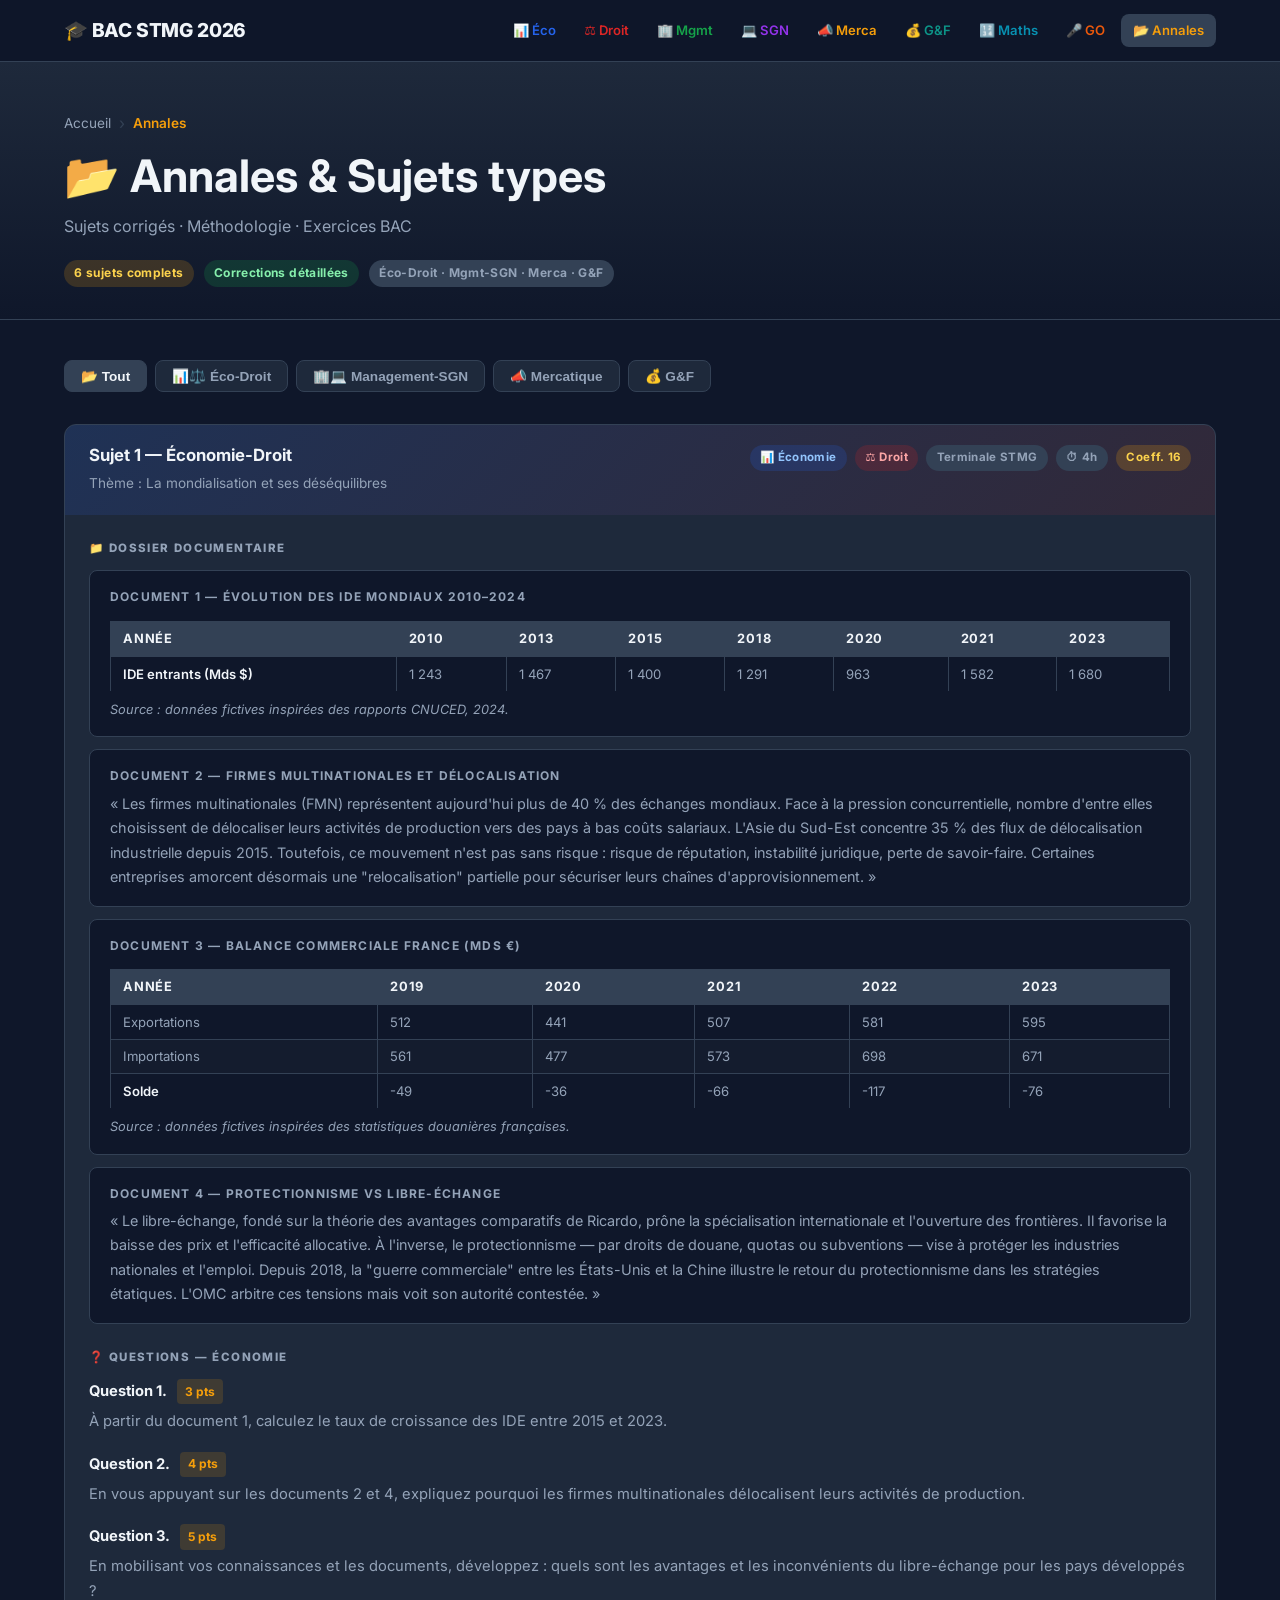
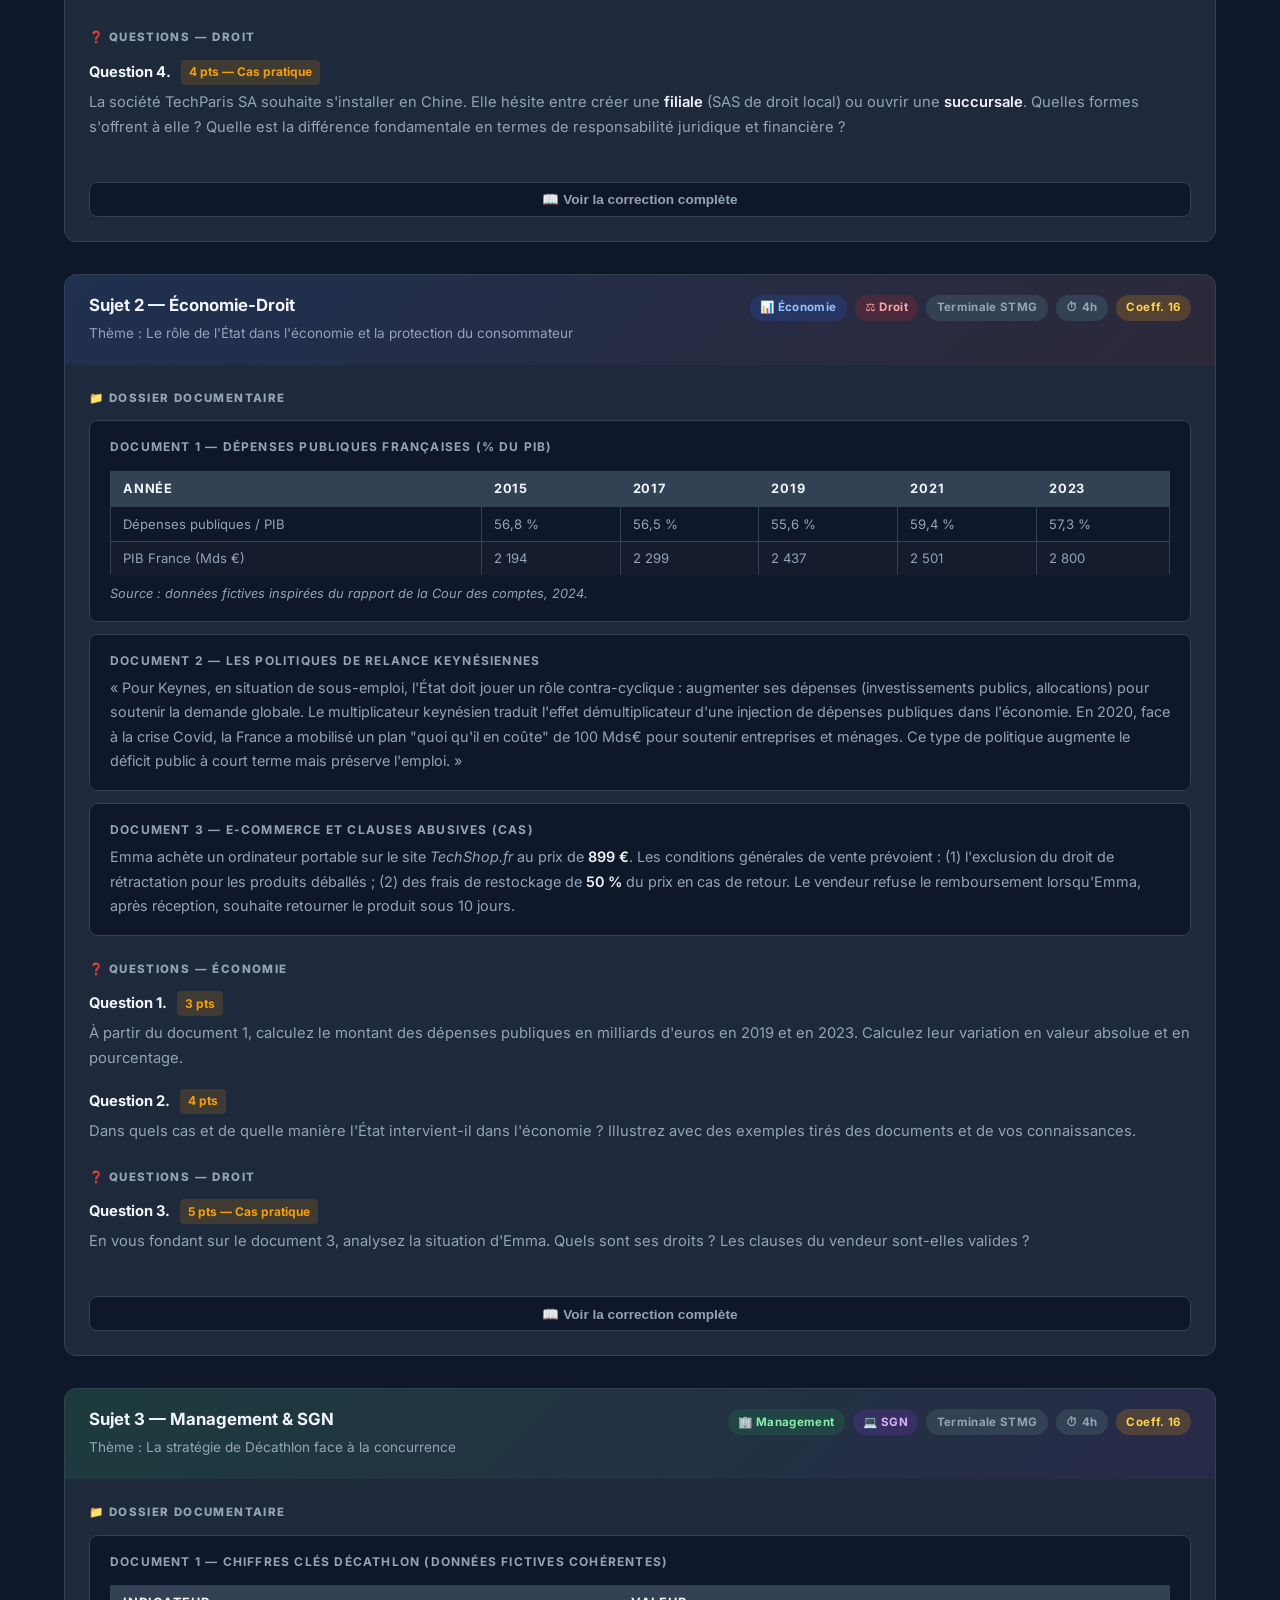
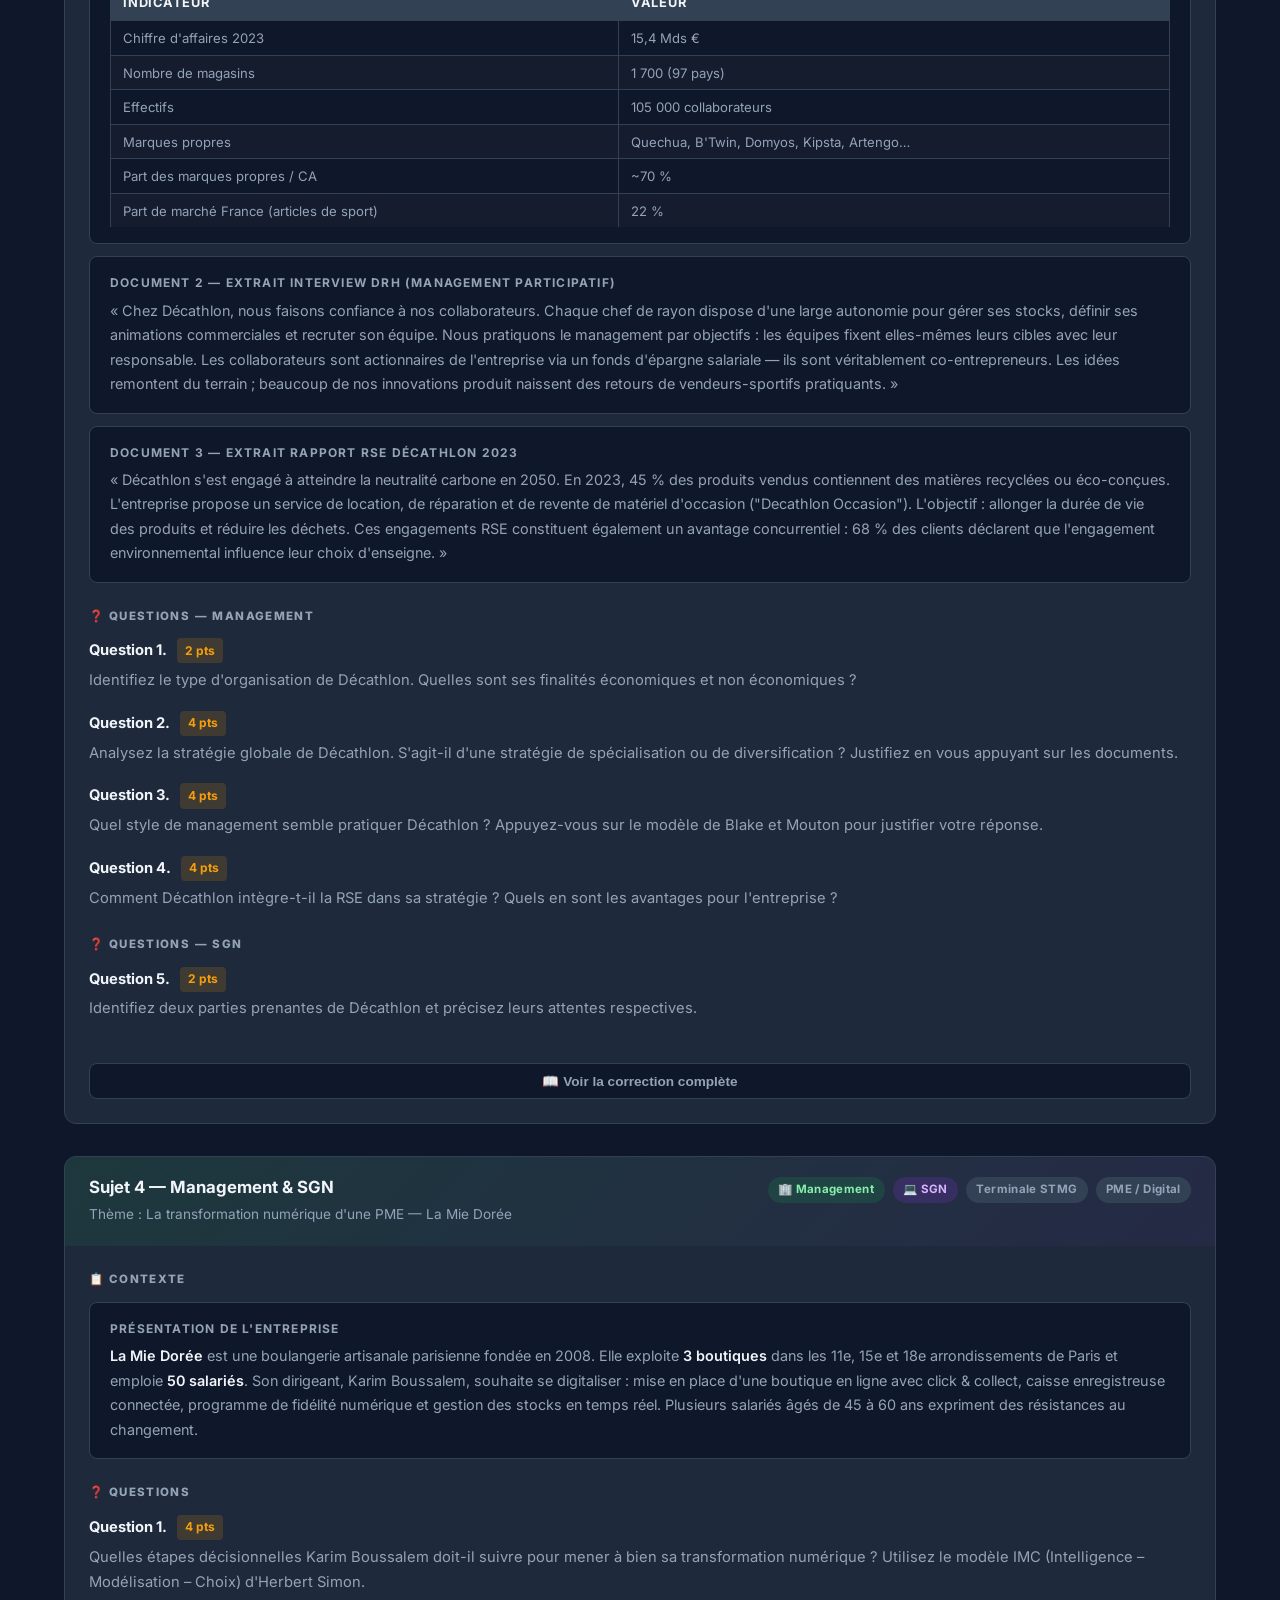
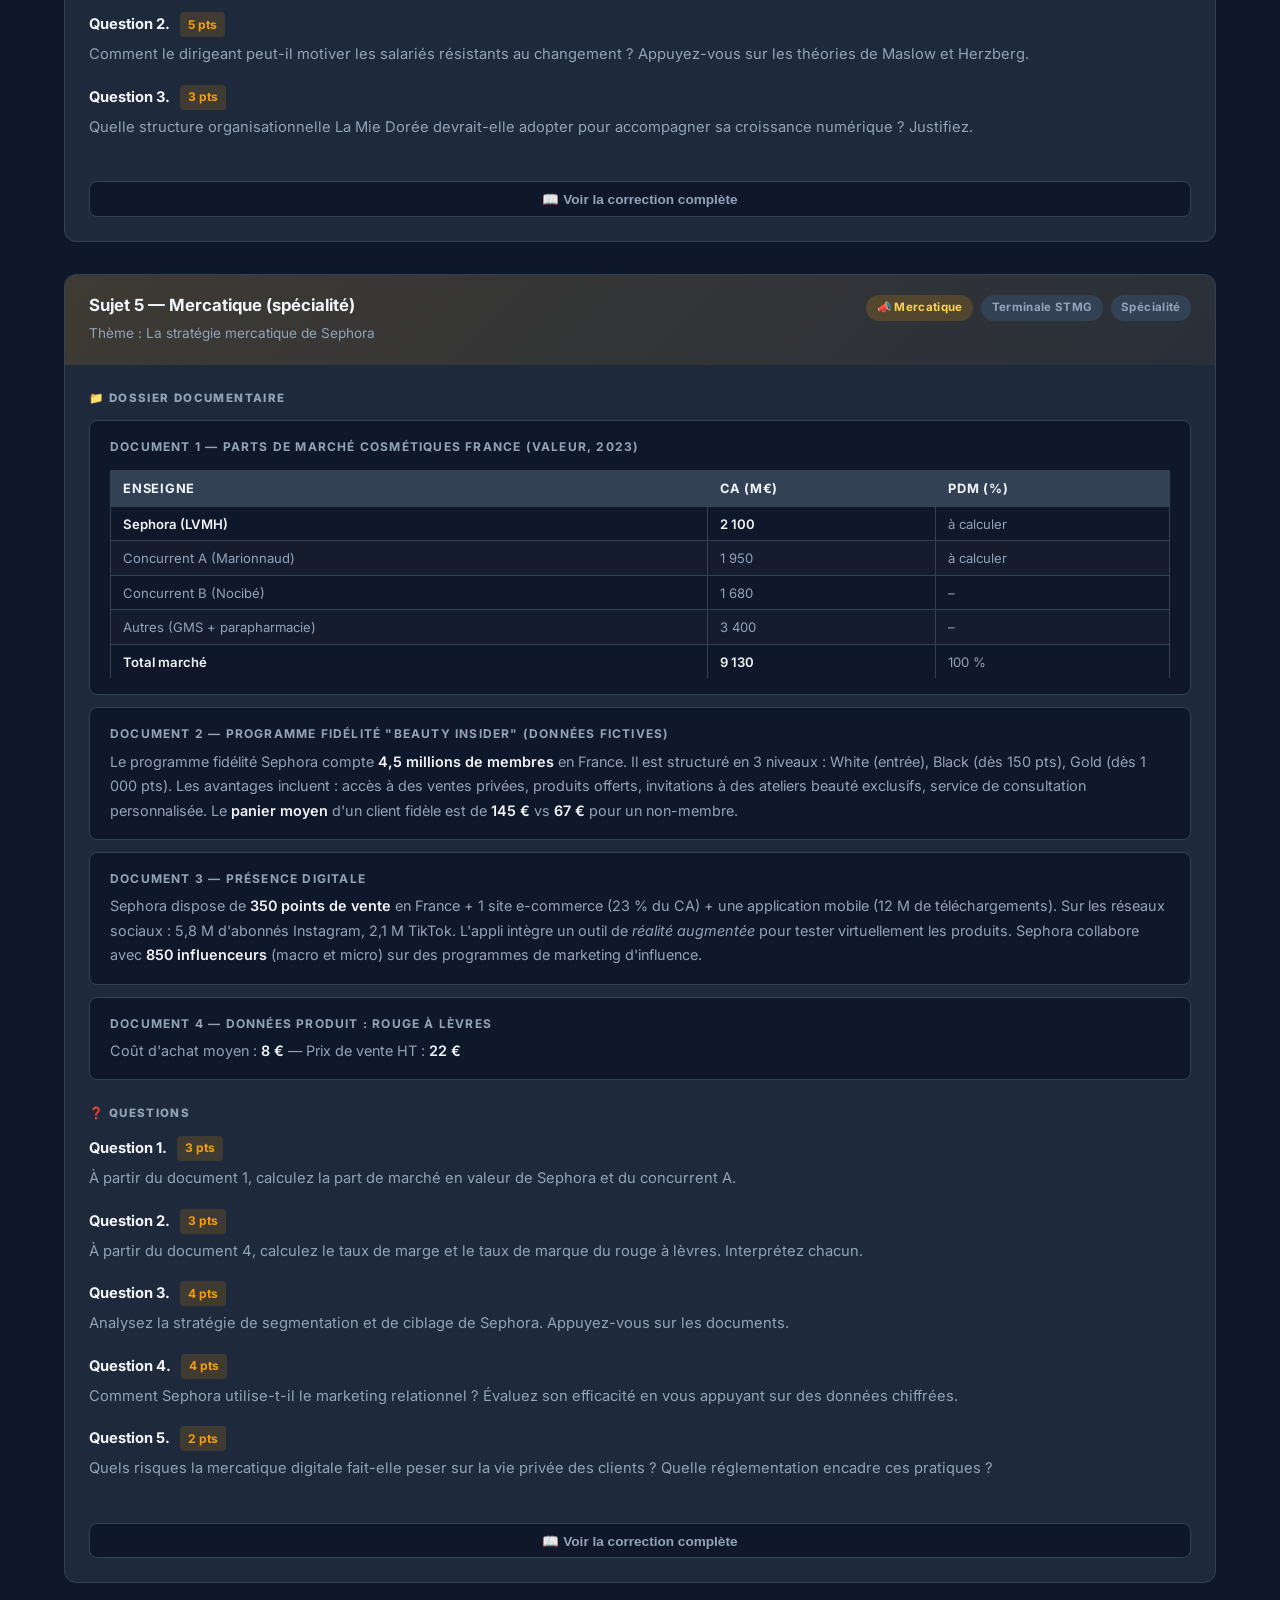
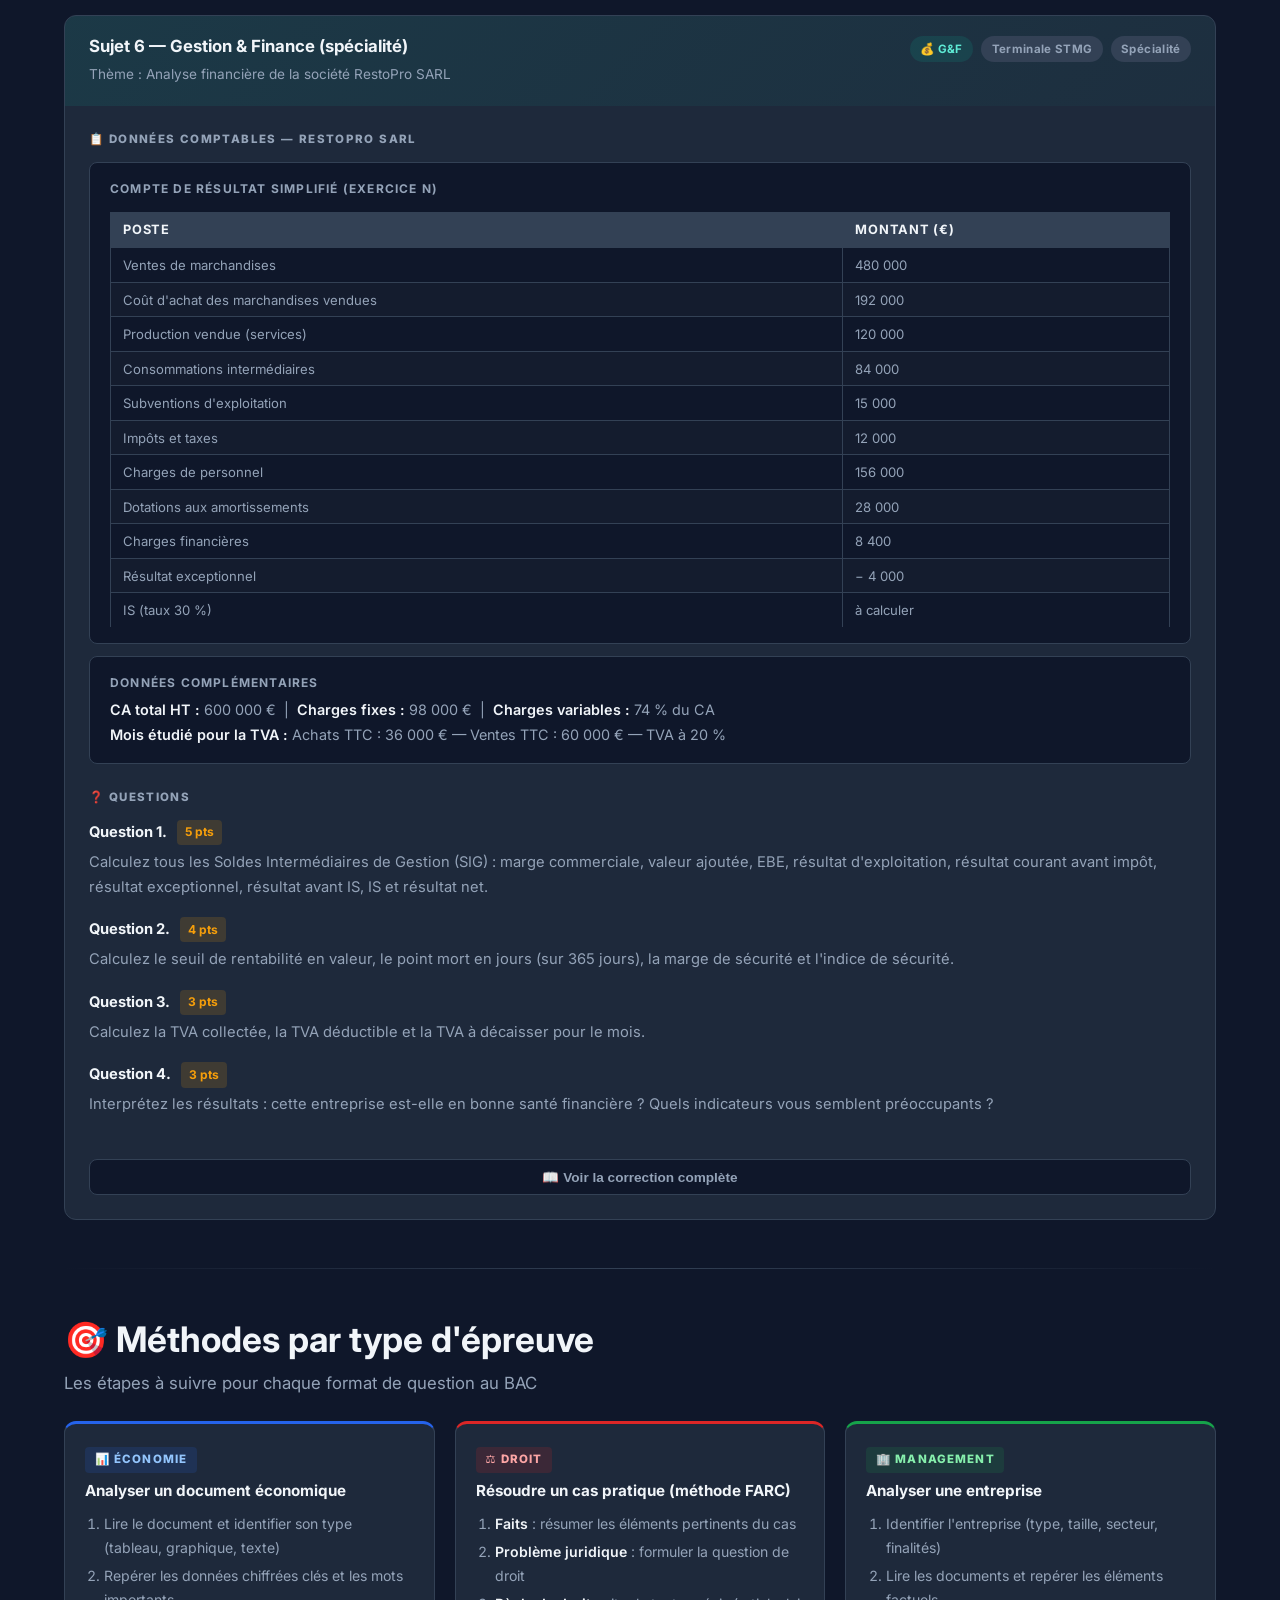
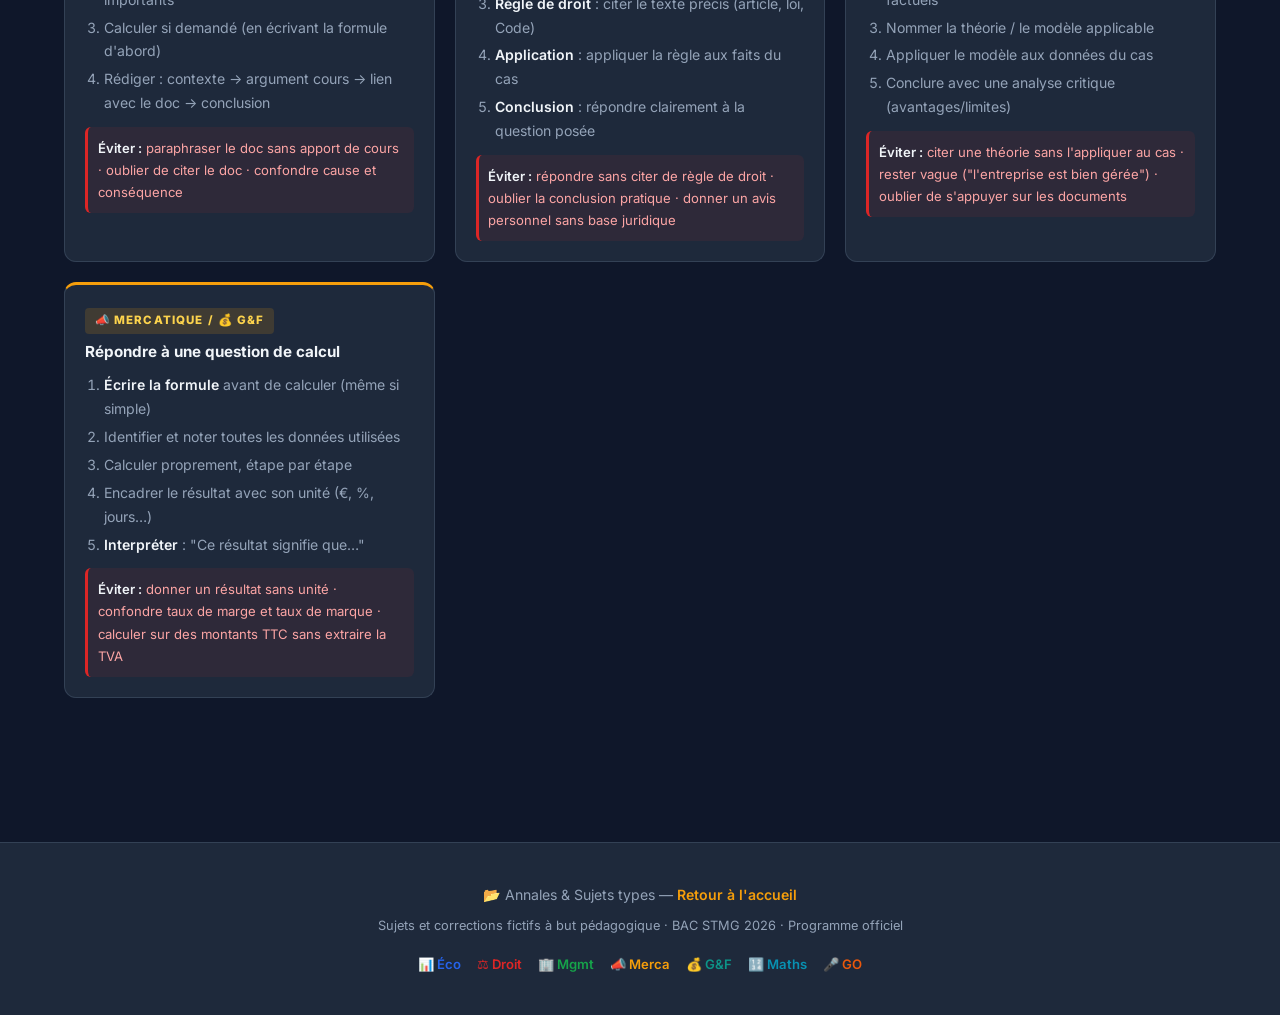
==== annales.html @ e2ad7eeb "Add annales.html — 6 sujets BAC STMG corriges Eco-Droit x2, Management-SGN x2, Mercatique x1, Gestio" ====
<!DOCTYPE html>
<html lang="fr">
<head>
  <meta charset="UTF-8">
  <meta name="viewport" content="width=device-width, initial-scale=1.0">
  <title>Annales & Sujets types — BAC STMG 2026</title>
  <link rel="preconnect" href="https://fonts.googleapis.com">
  <link rel="preconnect" href="https://fonts.gstatic.com" crossorigin>
  <link href="https://fonts.googleapis.com/css2?family=Inter:wght@400;500;600;700;800&display=swap" rel="stylesheet">
  <link rel="stylesheet" href="css/style.css">
  <style>
    /* ── Sujet cards ─────────────────────────────────────── */
    .sujet-card {
      background: var(--bg2);
      border: 1px solid var(--border);
      border-radius: var(--radius);
      margin-bottom: 2rem;
      overflow: hidden;
      transition: box-shadow .2s;
    }
    .sujet-card:hover { box-shadow: 0 8px 32px rgba(0,0,0,.4); }

    .sujet-header {
      padding: 1.25rem 1.5rem;
      display: flex;
      justify-content: space-between;
      align-items: flex-start;
      flex-wrap: wrap;
      gap: .75rem;
    }
    .sujet-header-left h3 { color: var(--text); font-size: 1.05rem; margin-bottom: .35rem; }
    .sujet-header-left p { color: var(--text2); font-size: .85rem; margin: 0; }

    .sujet-meta { display: flex; gap: .5rem; flex-wrap: wrap; }
    .sujet-meta .badge { font-size: .72rem; }

    .sujet-body { padding: 1.5rem; }

    .doc-section-title {
      font-size: .72rem;
      font-weight: 800;
      letter-spacing: .12em;
      text-transform: uppercase;
      color: var(--text2);
      margin: 1.5rem 0 .75rem;
    }
    .doc-section-title:first-child { margin-top: 0; }

    .doc-item {
      background: var(--bg);
      border: 1px solid var(--border);
      border-radius: 8px;
      padding: 1rem 1.25rem;
      margin-bottom: .75rem;
    }
    .doc-label {
      font-size: .75rem;
      font-weight: 700;
      letter-spacing: .1em;
      color: var(--text2);
      margin-bottom: .3rem;
      text-transform: uppercase;
    }
    .doc-item p { margin: 0; font-size: .9rem; color: var(--text2); }
    .doc-item strong { color: var(--text); }

    .doc-table {
      width: 100%;
      border-collapse: collapse;
      font-size: .82rem;
      margin-top: .5rem;
    }
    .doc-table th {
      background: var(--bg3);
      color: var(--text);
      font-weight: 700;
      padding: .4rem .75rem;
      text-align: left;
      border: 1px solid var(--border);
    }
    .doc-table td {
      color: var(--text2);
      padding: .35rem .75rem;
      border: 1px solid var(--border);
    }
    .doc-table tr:nth-child(even) td { background: rgba(255,255,255,.02); }

    .question-item { margin-bottom: 1.1rem; }
    .question-item p { margin: 0; font-size: .92rem; color: var(--text2); }
    .question-header {
      display: flex;
      align-items: center;
      gap: .6rem;
      margin-bottom: .3rem;
      flex-wrap: wrap;
    }
    .question-num {
      font-weight: 700;
      color: var(--text);
      font-size: .92rem;
    }
    .question-pts {
      background: rgba(245,158,11,.15);
      color: var(--amber);
      font-size: .75rem;
      font-weight: 700;
      padding: .15rem .5rem;
      border-radius: 4px;
      white-space: nowrap;
    }

    /* ── Correction toggle ───────────────────────────────── */
    .correction-toggle {
      display: inline-flex;
      align-items: center;
      gap: .5rem;
      margin-top: 1.5rem;
      padding: .55rem 1.2rem;
      border-radius: 8px;
      border: 1px solid var(--border);
      background: var(--bg);
      color: var(--text2);
      font-size: .85rem;
      font-weight: 600;
      cursor: pointer;
      transition: all .2s;
      width: 100%;
      justify-content: center;
    }
    .correction-toggle:hover { background: var(--bg3); color: var(--text); }
    .correction-toggle.open { background: rgba(245,158,11,.1); border-color: var(--amber); color: var(--amber); }

    .correction-content {
      display: none;
      margin-top: 1.25rem;
      border-top: 1px solid var(--border);
      padding-top: 1.25rem;
    }
    .correction-content.visible { display: block; }

    .correction-q {
      margin-bottom: 1.5rem;
      background: var(--bg);
      border-radius: 8px;
      padding: 1rem 1.25rem;
      border-left: 3px solid var(--amber);
    }
    .correction-q-title {
      font-size: .82rem;
      font-weight: 800;
      letter-spacing: .08em;
      text-transform: uppercase;
      color: var(--amber);
      margin-bottom: .6rem;
    }
    .correction-step-header {
      font-weight: 700;
      color: var(--text);
      margin: .75rem 0 .25rem;
      font-size: .93rem;
    }
    .correction-step-header:first-of-type { margin-top: 0; }
    .correction-content p { font-size: .9rem; color: var(--text2); margin-bottom: .4rem; }
    .correction-content strong { color: var(--text); }
    .correction-content ul, .correction-content ol { padding-left: 1.4rem; margin-bottom: .6rem; }
    .correction-content li { color: var(--text2); font-size: .9rem; margin-bottom: .25rem; list-style: disc; }
    .correction-content ol li { list-style: decimal; }

    .formula-box {
      background: var(--bg3);
      border-radius: 6px;
      padding: .6rem 1rem;
      font-family: 'Courier New', monospace;
      font-size: .88rem;
      color: var(--text);
      margin: .5rem 0;
      border-left: 3px solid var(--maths);
    }
    .result-box {
      background: rgba(22,163,74,.12);
      border: 1px solid rgba(22,163,74,.3);
      border-radius: 6px;
      padding: .5rem 1rem;
      font-size: .88rem;
      color: #86efac;
      font-weight: 700;
      margin: .4rem 0;
    }
    .law-box {
      background: rgba(220,38,38,.1);
      border-left: 3px solid var(--droit);
      border-radius: 0 6px 6px 0;
      padding: .6rem 1rem;
      font-size: .88rem;
      color: #fca5a5;
      margin: .5rem 0;
    }
    .theory-box {
      background: rgba(22,163,74,.1);
      border-left: 3px solid var(--mgmt);
      border-radius: 0 6px 6px 0;
      padding: .6rem 1rem;
      font-size: .88rem;
      color: #86efac;
      margin: .5rem 0;
    }
    .warning-box {
      background: rgba(245,158,11,.1);
      border-left: 3px solid var(--amber);
      border-radius: 0 6px 6px 0;
      padding: .6rem 1rem;
      font-size: .88rem;
      color: var(--amber);
      margin: .5rem 0;
    }

    /* ── Filtres ─────────────────────────────────────────── */
    .filter-bar {
      display: flex;
      gap: .5rem;
      flex-wrap: wrap;
      margin-bottom: 2rem;
    }
    .filter-btn {
      padding: .45rem 1rem;
      border-radius: 8px;
      border: 1px solid var(--border);
      background: var(--bg2);
      color: var(--text2);
      font-size: .85rem;
      font-weight: 600;
      cursor: pointer;
      transition: all .2s;
    }
    .filter-btn.active, .filter-btn:hover {
      background: var(--bg3);
      color: var(--text);
    }
    .filter-btn[data-filter="eco-droit"].active { border-color: var(--eco); color: #93c5fd; background: rgba(37,99,235,.1); }
    .filter-btn[data-filter="mgmt-sgn"].active { border-color: var(--mgmt); color: #86efac; background: rgba(22,163,74,.1); }
    .filter-btn[data-filter="merca"].active { border-color: var(--merca); color: #fcd34d; background: rgba(245,158,11,.1); }
    .filter-btn[data-filter="gf"].active { border-color: var(--gf); color: #5eead4; background: rgba(13,148,136,.1); }

    /* ── Page header ─────────────────────────────────────── */
    .page-header-annales {
      padding: 3rem 0 2rem;
      background: linear-gradient(180deg, var(--bg2) 0%, var(--bg) 100%);
      border-bottom: 1px solid var(--border);
    }
    .page-header-annales h1 { color: var(--text); margin-bottom: .5rem; }
    .page-header-annales p { color: var(--text2); font-size: 1rem; margin-bottom: 1.25rem; }

    /* ── Méthodes section ────────────────────────────────── */
    .method-grid {
      display: grid;
      grid-template-columns: repeat(auto-fill, minmax(280px, 1fr));
      gap: 1.25rem;
      margin-top: 1.5rem;
    }
    .method-card {
      background: var(--bg2);
      border: 1px solid var(--border);
      border-radius: var(--radius);
      padding: 1.25rem;
    }
    .method-card h4 { color: var(--text); font-size: .95rem; margin-bottom: .75rem; }
    .method-card p, .method-card li { font-size: .88rem; color: var(--text2); }
    .method-card ol { padding-left: 1.2rem; }
    .method-card ol li { list-style: decimal; margin-bottom: .25rem; }
    .method-card ul li { list-style: disc; margin-bottom: .2rem; }
    .method-card ul { padding-left: 1.2rem; }
    .method-accent { font-size: .72rem; font-weight: 800; letter-spacing: .1em; text-transform: uppercase; margin-bottom: .5rem; padding: .2rem .6rem; border-radius: 4px; display: inline-block; }

    /* ── Navbar hamburger ────────────────────────────────── */
    .nav-hamburger {
      display: none;
      background: none;
      border: 1px solid var(--border);
      color: var(--text);
      border-radius: 8px;
      padding: .35rem .65rem;
      font-size: 1.1rem;
      cursor: pointer;
    }
    @media (max-width: 768px) {
      .nav-hamburger { display: flex; align-items: center; }
      .navbar-links {
        display: none;
        width: 100%;
        flex-direction: column;
        gap: .25rem;
        padding-top: .75rem;
        border-top: 1px solid var(--border);
        margin-top: .5rem;
      }
      .navbar-links.open { display: flex; }
      .navbar-links a { padding: .5rem .75rem; font-size: .9rem; }
      .sujet-header { flex-direction: column; }
      .doc-table { font-size: .76rem; }
    }

    /* ── Footer ──────────────────────────────────────────── */
    .footer {
      background: var(--bg2);
      border-top: 1px solid var(--border);
      padding: 2.5rem 0;
      text-align: center;
      margin-top: 4rem;
    }
    .footer p { color: var(--text2); font-size: .88rem; margin-bottom: .5rem; }
    .footer a { color: var(--merca); font-weight: 600; }
    .footer a:hover { color: var(--text); }
  </style>
</head>
<body>

<!-- ══════════════════════════════════════════════════════════
     NAVBAR
══════════════════════════════════════════════════════════ -->
<nav class="navbar">
  <div class="container">
    <div class="navbar-inner">
      <a href="index.html" class="navbar-logo">🎓 BAC STMG 2026</a>
      <button class="nav-hamburger" id="navToggle" aria-label="Menu">☰</button>
      <div class="navbar-links" id="navLinks">
        <a href="economie.html" class="nav-eco">📊 Éco</a>
        <a href="droit.html" class="nav-droit">⚖️ Droit</a>
        <a href="management.html" class="nav-mgmt">🏢 Mgmt</a>
        <a href="sciences-gestion.html" class="nav-sg">💻 SGN</a>
        <a href="mercatique.html" class="nav-merca">📣 Merca</a>
        <a href="gestion-finance.html" class="nav-gf">💰 G&amp;F</a>
        <a href="maths.html" class="nav-maths">🔢 Maths</a>
        <a href="grand-oral.html" class="nav-go">🎤 GO</a>
        <a href="annales.html" class="nav-merca active">📂 Annales</a>
      </div>
    </div>
  </div>
</nav>

<!-- ══════════════════════════════════════════════════════════
     PAGE HEADER
══════════════════════════════════════════════════════════ -->
<div class="page-header-annales">
  <div class="container">
    <div style="display:flex;align-items:center;gap:.5rem;margin-bottom:.75rem;">
      <a href="index.html" style="color:var(--text2);font-size:.85rem;">Accueil</a>
      <span style="color:var(--border);">›</span>
      <span style="color:var(--merca);font-size:.85rem;font-weight:600;">Annales</span>
    </div>
    <h1>📂 Annales &amp; Sujets types</h1>
    <p>Sujets corrigés · Méthodologie · Exercices BAC</p>
    <div style="display:flex;gap:.6rem;flex-wrap:wrap;">
      <span class="badge badge-merca">6 sujets complets</span>
      <span class="badge badge-success">Corrections détaillées</span>
      <span class="badge badge-neutral">Éco-Droit · Mgmt-SGN · Merca · G&amp;F</span>
    </div>
  </div>
</div>

<!-- ══════════════════════════════════════════════════════════
     MAIN CONTENT
══════════════════════════════════════════════════════════ -->
<main class="section" style="padding-top:2.5rem;">
  <div class="container">

    <!-- FILTRES -->
    <div class="filter-bar" role="group" aria-label="Filtrer par matière">
      <button class="filter-btn active" data-filter="all">📂 Tout</button>
      <button class="filter-btn" data-filter="eco-droit">📊⚖️ Éco-Droit</button>
      <button class="filter-btn" data-filter="mgmt-sgn">🏢💻 Management-SGN</button>
      <button class="filter-btn" data-filter="merca">📣 Mercatique</button>
      <button class="filter-btn" data-filter="gf">💰 G&amp;F</button>
    </div>

    <!-- ═══════════════════════════════════════════════════════
         SUJET 1 — ÉCONOMIE-DROIT
    ═══════════════════════════════════════════════════════ -->
    <div class="sujet-card" data-subject-filter="eco-droit" id="sujet1">
      <div class="sujet-header" style="background:linear-gradient(135deg,rgba(37,99,235,.15),rgba(220,38,38,.1));">
        <div class="sujet-header-left">
          <h3>Sujet 1 — Économie-Droit</h3>
          <p>Thème : La mondialisation et ses déséquilibres</p>
        </div>
        <div class="sujet-meta">
          <span class="badge badge-eco">📊 Économie</span>
          <span class="badge badge-droit">⚖️ Droit</span>
          <span class="badge badge-neutral">Terminale STMG</span>
          <span class="badge badge-neutral">⏱ 4h</span>
          <span class="badge badge-warning">Coeff. 16</span>
        </div>
      </div>

      <div class="sujet-body">
        <div class="doc-section-title">📁 Dossier documentaire</div>

        <div class="doc-item">
          <div class="doc-label">Document 1 — Évolution des IDE mondiaux 2010–2024</div>
          <div style="overflow-x:auto;">
            <table class="doc-table">
              <thead>
                <tr>
                  <th>Année</th><th>2010</th><th>2013</th><th>2015</th><th>2018</th><th>2020</th><th>2021</th><th>2023</th>
                </tr>
              </thead>
              <tbody>
                <tr>
                  <td><strong>IDE entrants (Mds $)</strong></td>
                  <td>1 243</td><td>1 467</td><td>1 400</td><td>1 291</td><td>963</td><td>1 582</td><td>1 680</td>
                </tr>
              </tbody>
            </table>
          </div>
          <p style="margin-top:.5rem;font-size:.8rem;"><em>Source : données fictives inspirées des rapports CNUCED, 2024.</em></p>
        </div>

        <div class="doc-item">
          <div class="doc-label">Document 2 — Firmes multinationales et délocalisation</div>
          <p>« Les firmes multinationales (FMN) représentent aujourd'hui plus de 40 % des échanges mondiaux. Face à la pression concurrentielle, nombre d'entre elles choisissent de délocaliser leurs activités de production vers des pays à bas coûts salariaux. L'Asie du Sud-Est concentre 35 % des flux de délocalisation industrielle depuis 2015. Toutefois, ce mouvement n'est pas sans risque : risque de réputation, instabilité juridique, perte de savoir-faire. Certaines entreprises amorcent désormais une "relocalisation" partielle pour sécuriser leurs chaînes d'approvisionnement. »</p>
        </div>

        <div class="doc-item">
          <div class="doc-label">Document 3 — Balance commerciale France (Mds €)</div>
          <div style="overflow-x:auto;">
            <table class="doc-table">
              <thead><tr><th>Année</th><th>2019</th><th>2020</th><th>2021</th><th>2022</th><th>2023</th></tr></thead>
              <tbody>
                <tr><td>Exportations</td><td>512</td><td>441</td><td>507</td><td>581</td><td>595</td></tr>
                <tr><td>Importations</td><td>561</td><td>477</td><td>573</td><td>698</td><td>671</td></tr>
                <tr><td><strong>Solde</strong></td><td>-49</td><td>-36</td><td>-66</td><td>-117</td><td>-76</td></tr>
              </tbody>
            </table>
          </div>
          <p style="margin-top:.5rem;font-size:.8rem;"><em>Source : données fictives inspirées des statistiques douanières françaises.</em></p>
        </div>

        <div class="doc-item">
          <div class="doc-label">Document 4 — Protectionnisme vs libre-échange</div>
          <p>« Le libre-échange, fondé sur la théorie des avantages comparatifs de Ricardo, prône la spécialisation internationale et l'ouverture des frontières. Il favorise la baisse des prix et l'efficacité allocative. À l'inverse, le protectionnisme — par droits de douane, quotas ou subventions — vise à protéger les industries nationales et l'emploi. Depuis 2018, la "guerre commerciale" entre les États-Unis et la Chine illustre le retour du protectionnisme dans les stratégies étatiques. L'OMC arbitre ces tensions mais voit son autorité contestée. »</p>
        </div>

        <div class="doc-section-title">❓ Questions — Économie</div>

        <div class="question-item">
          <div class="question-header">
            <span class="question-num">Question 1.</span>
            <span class="question-pts">3 pts</span>
          </div>
          <p>À partir du document 1, calculez le taux de croissance des IDE entre 2015 et 2023.</p>
        </div>

        <div class="question-item">
          <div class="question-header">
            <span class="question-num">Question 2.</span>
            <span class="question-pts">4 pts</span>
          </div>
          <p>En vous appuyant sur les documents 2 et 4, expliquez pourquoi les firmes multinationales délocalisent leurs activités de production.</p>
        </div>

        <div class="question-item">
          <div class="question-header">
            <span class="question-num">Question 3.</span>
            <span class="question-pts">5 pts</span>
          </div>
          <p>En mobilisant vos connaissances et les documents, développez : quels sont les avantages et les inconvénients du libre-échange pour les pays développés ?</p>
        </div>

        <div class="doc-section-title">❓ Questions — Droit</div>

        <div class="question-item">
          <div class="question-header">
            <span class="question-num">Question 4.</span>
            <span class="question-pts">4 pts — Cas pratique</span>
          </div>
          <p>La société TechParis SA souhaite s'installer en Chine. Elle hésite entre créer une <strong>filiale</strong> (SAS de droit local) ou ouvrir une <strong>succursale</strong>. Quelles formes s'offrent à elle ? Quelle est la différence fondamentale en termes de responsabilité juridique et financière ?</p>
        </div>

        <!-- CORRECTION TOGGLE -->
        <button class="correction-toggle" onclick="toggleCorrection(this)">
          📖 Voir la correction complète
        </button>

        <div class="correction-content">

          <div class="correction-q">
            <div class="correction-q-title">✅ Correction — Question 1 (3 pts)</div>
            <div class="correction-step-header">Formule :</div>
            <div class="formula-box">Taux de croissance = [(Valeur arrivée − Valeur départ) / Valeur départ] × 100</div>
            <div class="correction-step-header">Application :</div>
            <div class="formula-box">[(1 680 − 1 400) / 1 400] × 100 = [280 / 1 400] × 100 = <strong>+20 %</strong></div>
            <div class="result-box">Les IDE mondiaux ont augmenté de 20 % entre 2015 et 2023.</div>
            <p>Interprétation : malgré la chute de 2020 (pandémie Covid-19, recul à 963 Mds$), les investissements ont rebondi fortement en 2021 et progressent régulièrement jusqu'en 2023, témoignant d'une reprise de la mondialisation des capitaux.</p>
          </div>

          <div class="correction-q">
            <div class="correction-q-title">✅ Correction — Question 2 (4 pts)</div>
            <div class="correction-step-header">Introduction :</div>
            <p>Les FMN délocalisent pour plusieurs raisons liées à la recherche de compétitivité et de rentabilité.</p>
            <div class="correction-step-header">Argument 1 — Réduction des coûts salariaux :</div>
            <p>Le doc 2 souligne que l'Asie du Sud-Est concentre 35 % des flux de délocalisation. La motivation principale est la <strong>main-d'œuvre moins chère</strong> (salaires 5 à 10× inférieurs à ceux des pays développés). L'avantage comparatif (Ricardo, doc 4) pousse les entreprises à spécialiser leurs unités là où les coûts sont les plus bas.</p>
            <div class="correction-step-header">Argument 2 — Accès aux marchés locaux :</div>
            <p>Les IDE (doc 1) permettent aussi de pénétrer des marchés émergents à fort potentiel de croissance (Chine, Inde). S'installer localement évite les droits de douane et rapproche la production des consommateurs.</p>
            <div class="correction-step-header">Argument 3 — Avantages fiscaux et réglementaires :</div>
            <p>Certains pays proposent des zones franches, des exonérations d'IS, une réglementation environnementale plus souple — autant d'incitations supplémentaires à délocaliser.</p>
            <div class="correction-step-header">Nuance (doc 2) :</div>
            <p>Le mouvement connaît des limites : risques de réputation, instabilité juridique, pertes de savoir-faire — ce qui explique le phénomène croissant de <em>relocalisation</em>.</p>
          </div>

          <div class="correction-q">
            <div class="correction-q-title">✅ Correction — Question 3 (5 pts)</div>
            <div class="correction-step-header">Introduction — contexte :</div>
            <p>Le libre-échange est fondé sur la théorie des avantages comparatifs (David Ricardo, 1817) selon laquelle chaque pays a intérêt à se spécialiser dans la production pour laquelle il est relativement le plus efficace.</p>
            <div class="correction-step-header">Avantages pour les pays développés :</div>
            <ul>
              <li><strong>Baisse des prix</strong> à la consommation grâce à la concurrence internationale et aux importations bon marché (gain de pouvoir d'achat).</li>
              <li><strong>Accès à des marchés extérieurs</strong> plus larges pour leurs exportations — le doc 3 montre que la France exporte 595 Mds€ en 2023.</li>
              <li><strong>Efficacité et innovation</strong> : la pression concurrentielle pousse les entreprises à innover et à se spécialiser dans les secteurs à haute valeur ajoutée.</li>
              <li><strong>Croissance économique</strong> : la mondialisation a contribué à la croissance mondiale depuis les années 1980.</li>
            </ul>
            <div class="correction-step-header">Inconvénients pour les pays développés :</div>
            <ul>
              <li><strong>Désindustrialisation et chômage</strong> : les secteurs exposés à la concurrence des pays à bas coûts (textile, sidérurgie) perdent des emplois. La France affiche un solde commercial négatif structurel (doc 3 : −76 Mds€ en 2023).</li>
              <li><strong>Vulnérabilité des chaînes d'approvisionnement</strong> : la crise Covid a révélé la dépendance aux importations (masques, semi-conducteurs).</li>
              <li><strong>Inégalités internes</strong> : les bénéfices se concentrent sur les travailleurs qualifiés et les actionnaires, tandis que les travailleurs peu qualifiés subissent la concurrence des pays à bas salaires.</li>
            </ul>
            <div class="correction-step-header">Conclusion :</div>
            <p>Le libre-échange crée globalement de la richesse mais ses gains sont inégalement répartis. C'est pourquoi les États conservent des instruments protectionnistes ciblés (doc 4), tout en restant globalement ouverts au commerce international.</p>
          </div>

          <div class="correction-q">
            <div class="correction-q-title">✅ Correction — Question 4 (4 pts) — Cas pratique droit</div>
            <div class="correction-step-header">1. Les faits :</div>
            <p>TechParis SA veut s'implanter en Chine et hésite entre deux structures : filiale (SAS de droit local) ou succursale.</p>
            <div class="correction-step-header">2. Le problème juridique :</div>
            <p>Quelle est la différence juridique entre une filiale et une succursale, notamment en matière de personnalité morale et de responsabilité ?</p>
            <div class="correction-step-header">3. Les règles de droit :</div>
            <div class="law-box">
              <strong>Filiale</strong> : société distincte de la maison mère (personnalité morale propre). La mère ne répond de ses dettes que dans la limite de ses apports (responsabilité limitée).<br><br>
              <strong>Succursale</strong> : établissement secondaire sans personnalité morale propre. La société mère est directement et intégralement responsable de ses actes et dettes.
            </div>
            <div class="correction-step-header">4. Application au cas :</div>
            <ul>
              <li>Si TechParis crée une <strong>filiale SAS</strong> en Chine → elle devient actionnaire, sa responsabilité est limitée à ses apports → risque financier maîtrisé.</li>
              <li>Si TechParis ouvre une <strong>succursale</strong> → TechParis SA engage l'intégralité de son patrimoine → risque illimité en cas de difficultés.</li>
            </ul>
            <div class="correction-step-header">5. Conclusion :</div>
            <div class="result-box">Il est conseillé à TechParis SA de créer une filiale, afin de limiter son exposition au risque juridique et financier sur un marché étranger incertain.</div>
          </div>

        </div><!-- /correction-content -->
      </div><!-- /sujet-body -->
    </div><!-- /sujet-card 1 -->


    <!-- ═══════════════════════════════════════════════════════
         SUJET 2 — ÉCONOMIE-DROIT
    ═══════════════════════════════════════════════════════ -->
    <div class="sujet-card" data-subject-filter="eco-droit" id="sujet2">
      <div class="sujet-header" style="background:linear-gradient(135deg,rgba(37,99,235,.12),rgba(220,38,38,.08));">
        <div class="sujet-header-left">
          <h3>Sujet 2 — Économie-Droit</h3>
          <p>Thème : Le rôle de l'État dans l'économie et la protection du consommateur</p>
        </div>
        <div class="sujet-meta">
          <span class="badge badge-eco">📊 Économie</span>
          <span class="badge badge-droit">⚖️ Droit</span>
          <span class="badge badge-neutral">Terminale STMG</span>
          <span class="badge badge-neutral">⏱ 4h</span>
          <span class="badge badge-warning">Coeff. 16</span>
        </div>
      </div>

      <div class="sujet-body">
        <div class="doc-section-title">📁 Dossier documentaire</div>

        <div class="doc-item">
          <div class="doc-label">Document 1 — Dépenses publiques françaises (% du PIB)</div>
          <div style="overflow-x:auto;">
            <table class="doc-table">
              <thead><tr><th>Année</th><th>2015</th><th>2017</th><th>2019</th><th>2021</th><th>2023</th></tr></thead>
              <tbody>
                <tr><td>Dépenses publiques / PIB</td><td>56,8 %</td><td>56,5 %</td><td>55,6 %</td><td>59,4 %</td><td>57,3 %</td></tr>
                <tr><td>PIB France (Mds €)</td><td>2 194</td><td>2 299</td><td>2 437</td><td>2 501</td><td>2 800</td></tr>
              </tbody>
            </table>
          </div>
          <p style="margin-top:.5rem;font-size:.8rem;"><em>Source : données fictives inspirées du rapport de la Cour des comptes, 2024.</em></p>
        </div>

        <div class="doc-item">
          <div class="doc-label">Document 2 — Les politiques de relance keynésiennes</div>
          <p>« Pour Keynes, en situation de sous-emploi, l'État doit jouer un rôle contra-cyclique : augmenter ses dépenses (investissements publics, allocations) pour soutenir la demande globale. Le multiplicateur keynésien traduit l'effet démultiplicateur d'une injection de dépenses publiques dans l'économie. En 2020, face à la crise Covid, la France a mobilisé un plan "quoi qu'il en coûte" de 100 Mds€ pour soutenir entreprises et ménages. Ce type de politique augmente le déficit public à court terme mais préserve l'emploi. »</p>
        </div>

        <div class="doc-item">
          <div class="doc-label">Document 3 — E-commerce et clauses abusives (cas)</div>
          <p>Emma achète un ordinateur portable sur le site <em>TechShop.fr</em> au prix de <strong>899 €</strong>. Les conditions générales de vente prévoient : (1) l'exclusion du droit de rétractation pour les produits déballés ; (2) des frais de restockage de <strong>50 %</strong> du prix en cas de retour. Le vendeur refuse le remboursement lorsqu'Emma, après réception, souhaite retourner le produit sous 10 jours.</p>
        </div>

        <div class="doc-section-title">❓ Questions — Économie</div>

        <div class="question-item">
          <div class="question-header">
            <span class="question-num">Question 1.</span>
            <span class="question-pts">3 pts</span>
          </div>
          <p>À partir du document 1, calculez le montant des dépenses publiques en milliards d'euros en 2019 et en 2023. Calculez leur variation en valeur absolue et en pourcentage.</p>
        </div>

        <div class="question-item">
          <div class="question-header">
            <span class="question-num">Question 2.</span>
            <span class="question-pts">4 pts</span>
          </div>
          <p>Dans quels cas et de quelle manière l'État intervient-il dans l'économie ? Illustrez avec des exemples tirés des documents et de vos connaissances.</p>
        </div>

        <div class="doc-section-title">❓ Questions — Droit</div>

        <div class="question-item">
          <div class="question-header">
            <span class="question-num">Question 3.</span>
            <span class="question-pts">5 pts — Cas pratique</span>
          </div>
          <p>En vous fondant sur le document 3, analysez la situation d'Emma. Quels sont ses droits ? Les clauses du vendeur sont-elles valides ?</p>
        </div>

        <button class="correction-toggle" onclick="toggleCorrection(this)">
          📖 Voir la correction complète
        </button>

        <div class="correction-content">

          <div class="correction-q">
            <div class="correction-q-title">✅ Correction — Question 1 (3 pts)</div>
            <div class="correction-step-header">Calcul 2019 :</div>
            <div class="formula-box">Dépenses 2019 = 55,6 % × 2 437 = <strong>1 354,97 Mds €</strong> ≈ 1 355 Mds €</div>
            <div class="correction-step-header">Calcul 2023 :</div>
            <div class="formula-box">Dépenses 2023 = 57,3 % × 2 800 = <strong>1 604,4 Mds €</strong> ≈ 1 604 Mds €</div>
            <div class="correction-step-header">Variation :</div>
            <div class="formula-box">Variation absolue = 1 604 − 1 355 = +249 Mds €<br>Taux de variation = [(1 604 − 1 355) / 1 355] × 100 ≈ +18,4 %</div>
            <div class="result-box">Les dépenses publiques ont augmenté de 249 Mds € (+18,4 %) entre 2019 et 2023.</div>
          </div>

          <div class="correction-q">
            <div class="correction-q-title">✅ Correction — Question 2 (4 pts)</div>
            <div class="correction-step-header">Introduction :</div>
            <p>L'État n'est pas un simple arbitre : il intervient dans l'économie selon trois grandes logiques.</p>
            <ul>
              <li><strong>Fonction d'allocation :</strong> l'État produit des biens collectifs (défense, justice, éducation) que le marché ne peut fournir efficacement. Exemple : l'Éducation nationale finance la formation du capital humain.</li>
              <li><strong>Fonction de redistribution :</strong> l'État corrige les inégalités via la fiscalité progressive, les prestations sociales (RSA, allocations chômage). Le modèle social français représente ~57 % du PIB (doc 1).</li>
              <li><strong>Fonction de stabilisation :</strong> l'État agit de façon contra-cyclique pour lisser les cycles économiques. En 2020, le plan "quoi qu'il en coûte" (doc 2, 100 Mds€) illustre cette politique keynésienne de relance : augmentation des dépenses pour soutenir la demande globale et éviter l'effondrement de l'emploi.</li>
            </ul>
            <p>L'État intervient aussi pour corriger les <strong>défaillances de marché</strong> : externalités négatives (pollution → taxes), asymétries d'information (réglementation), monopoles naturels (régulation).</p>
          </div>

          <div class="correction-q">
            <div class="correction-q-title">✅ Correction — Question 3 (5 pts) — Cas pratique droit</div>
            <div class="correction-step-header">1. Les faits :</div>
            <p>Emma achète 899 € un ordinateur en ligne. Le vendeur refuse le droit de rétractation et prévoit 50 % de frais de restockage.</p>
            <div class="correction-step-header">2. Le problème juridique :</div>
            <p>Emma dispose-t-elle d'un droit de rétractation ? Les clauses contractuelles du vendeur sont-elles opposables ?</p>
            <div class="correction-step-header">3. Les règles de droit :</div>
            <div class="law-box">
              <strong>Art. L221-18 du Code de la consommation</strong> : tout consommateur dispose d'un délai de <strong>14 jours</strong> à compter de la réception du bien pour exercer son droit de rétractation lors d'un achat à distance (e-commerce), sans avoir à justifier sa décision ni à payer de pénalités.<br><br>
              <strong>Art. L212-1 du Code de la consommation</strong> : les clauses qui créent un déséquilibre significatif entre les droits et obligations des parties au détriment du consommateur sont réputées <strong>non-écrites</strong> (nulles de plein droit).
            </div>
            <div class="correction-step-header">4. Application au cas :</div>
            <ul>
              <li>Emma a reçu le colis et souhaite retourner le produit sous 10 jours → elle est bien dans le délai légal de 14 jours. Le refus du vendeur est <strong>illégal</strong>.</li>
              <li>La clause excluant le droit de rétractation pour les produits "déballés" contredit le droit légal impératif → clause réputée <strong>non-écrite</strong>.</li>
              <li>La clause de 50 % de frais de restockage est une clause abusive (déséquilibre manifeste) → également réputée <strong>non-écrite</strong>.</li>
            </ul>
            <div class="correction-step-header">5. Conclusion :</div>
            <div class="result-box">Emma peut exercer son droit de rétractation et exiger le remboursement intégral de 899 €. Elle peut saisir la DGCCRF ou un médiateur de la consommation. Les deux clauses litigieuses sont nulles.</div>
          </div>

        </div>
      </div>
    </div><!-- /sujet 2 -->


    <!-- ═══════════════════════════════════════════════════════
         SUJET 3 — MANAGEMENT & SGN
    ═══════════════════════════════════════════════════════ -->
    <div class="sujet-card" data-subject-filter="mgmt-sgn" id="sujet3">
      <div class="sujet-header" style="background:linear-gradient(135deg,rgba(22,163,74,.15),rgba(147,51,234,.08));">
        <div class="sujet-header-left">
          <h3>Sujet 3 — Management &amp; SGN</h3>
          <p>Thème : La stratégie de Décathlon face à la concurrence</p>
        </div>
        <div class="sujet-meta">
          <span class="badge badge-mgmt">🏢 Management</span>
          <span class="badge badge-gestion">💻 SGN</span>
          <span class="badge badge-neutral">Terminale STMG</span>
          <span class="badge badge-neutral">⏱ 4h</span>
          <span class="badge badge-warning">Coeff. 16</span>
        </div>
      </div>

      <div class="sujet-body">
        <div class="doc-section-title">📁 Dossier documentaire</div>

        <div class="doc-item">
          <div class="doc-label">Document 1 — Chiffres clés Décathlon (données fictives cohérentes)</div>
          <div style="overflow-x:auto;">
            <table class="doc-table">
              <thead><tr><th>Indicateur</th><th>Valeur</th></tr></thead>
              <tbody>
                <tr><td>Chiffre d'affaires 2023</td><td>15,4 Mds €</td></tr>
                <tr><td>Nombre de magasins</td><td>1 700 (97 pays)</td></tr>
                <tr><td>Effectifs</td><td>105 000 collaborateurs</td></tr>
                <tr><td>Marques propres</td><td>Quechua, B'Twin, Domyos, Kipsta, Artengo…</td></tr>
                <tr><td>Part des marques propres / CA</td><td>~70 %</td></tr>
                <tr><td>Part de marché France (articles de sport)</td><td>22 %</td></tr>
              </tbody>
            </table>
          </div>
        </div>

        <div class="doc-item">
          <div class="doc-label">Document 2 — Extrait interview DRH (management participatif)</div>
          <p>« Chez Décathlon, nous faisons confiance à nos collaborateurs. Chaque chef de rayon dispose d'une large autonomie pour gérer ses stocks, définir ses animations commerciales et recruter son équipe. Nous pratiquons le management par objectifs : les équipes fixent elles-mêmes leurs cibles avec leur responsable. Les collaborateurs sont actionnaires de l'entreprise via un fonds d'épargne salariale — ils sont véritablement co-entrepreneurs. Les idées remontent du terrain ; beaucoup de nos innovations produit naissent des retours de vendeurs-sportifs pratiquants. »</p>
        </div>

        <div class="doc-item">
          <div class="doc-label">Document 3 — Extrait rapport RSE Décathlon 2023</div>
          <p>« Décathlon s'est engagé à atteindre la neutralité carbone en 2050. En 2023, 45 % des produits vendus contiennent des matières recyclées ou éco-conçues. L'entreprise propose un service de location, de réparation et de revente de matériel d'occasion ("Decathlon Occasion"). L'objectif : allonger la durée de vie des produits et réduire les déchets. Ces engagements RSE constituent également un avantage concurrentiel : 68 % des clients déclarent que l'engagement environnemental influence leur choix d'enseigne. »</p>
        </div>

        <div class="doc-section-title">❓ Questions — Management</div>

        <div class="question-item">
          <div class="question-header">
            <span class="question-num">Question 1.</span>
            <span class="question-pts">2 pts</span>
          </div>
          <p>Identifiez le type d'organisation de Décathlon. Quelles sont ses finalités économiques et non économiques ?</p>
        </div>

        <div class="question-item">
          <div class="question-header">
            <span class="question-num">Question 2.</span>
            <span class="question-pts">4 pts</span>
          </div>
          <p>Analysez la stratégie globale de Décathlon. S'agit-il d'une stratégie de spécialisation ou de diversification ? Justifiez en vous appuyant sur les documents.</p>
        </div>

        <div class="question-item">
          <div class="question-header">
            <span class="question-num">Question 3.</span>
            <span class="question-pts">4 pts</span>
          </div>
          <p>Quel style de management semble pratiquer Décathlon ? Appuyez-vous sur le modèle de Blake et Mouton pour justifier votre réponse.</p>
        </div>

        <div class="question-item">
          <div class="question-header">
            <span class="question-num">Question 4.</span>
            <span class="question-pts">4 pts</span>
          </div>
          <p>Comment Décathlon intègre-t-il la RSE dans sa stratégie ? Quels en sont les avantages pour l'entreprise ?</p>
        </div>

        <div class="doc-section-title">❓ Questions — SGN</div>

        <div class="question-item">
          <div class="question-header">
            <span class="question-num">Question 5.</span>
            <span class="question-pts">2 pts</span>
          </div>
          <p>Identifiez deux parties prenantes de Décathlon et précisez leurs attentes respectives.</p>
        </div>

        <button class="correction-toggle" onclick="toggleCorrection(this)">
          📖 Voir la correction complète
        </button>

        <div class="correction-content">

          <div class="correction-q">
            <div class="correction-q-title">✅ Correction — Question 1 (2 pts)</div>
            <p><strong>Type d'organisation :</strong> Décathlon est une <strong>entreprise privée commerciale</strong> (société par actions simplifiée, groupe familial Mulliez), à but lucratif, de dimension internationale (FMN).</p>
            <p><strong>Finalité économique :</strong> réaliser un profit, assurer sa pérennité et sa croissance (CA 15,4 Mds€, 1 700 magasins dans 97 pays).</p>
            <p><strong>Finalités non économiques :</strong> satisfaire les clients (accès au sport pour tous), développer les collaborateurs (management participatif), contribuer à la société (RSE, neutralité carbone).</p>
          </div>

          <div class="correction-q">
            <div class="correction-q-title">✅ Correction — Question 2 (4 pts)</div>
            <div class="theory-box"><strong>Rappel de cours :</strong> Spécialisation = concentration sur un seul domaine d'activité stratégique (DAS). Diversification = présence dans plusieurs DAS distincts (conglomérat).</div>
            <div class="correction-step-header">Analyse :</div>
            <p>Décathlon adopte une stratégie de <strong>spécialisation</strong> dans la distribution d'articles de sport, avec une intégration verticale en amont (conception de marques propres : Quechua, B'Twin, Domyos…).</p>
            <ul>
              <li>Doc 1 : 70 % du CA provient des marques propres → maîtrise de toute la chaîne de valeur (conception → fabrication → distribution).</li>
              <li>Stratégie de <strong>domination par les coûts</strong> (Porter) : en contrôlant la production, Décathlon peut proposer des prix compétitifs face à Nike, Adidas.</li>
              <li>La diversification géographique (97 pays) ne constitue pas une diversification d'activité — le cœur de métier reste le sport.</li>
            </ul>
            <div class="result-box">Décathlon se spécialise dans la distribution sportive intégrée, en combinant stratégie de coûts et différenciation par l'innovation produit (marques propres).</div>
          </div>

          <div class="correction-q">
            <div class="correction-q-title">✅ Correction — Question 3 (4 pts)</div>
            <div class="theory-box"><strong>Modèle Blake et Mouton</strong> — grille managériale à deux axes : intérêt pour la production (résultats) et intérêt pour les personnes (relations humaines). Le style "9.9" dit "intégrateur" est le style idéal : fort intérêt pour les deux dimensions.</div>
            <div class="correction-step-header">Application à Décathlon :</div>
            <p>Décathlon pratique un style <strong>participatif / intégrateur (9.9)</strong> :</p>
            <ul>
              <li><em>Intérêt pour les personnes</em> (doc 2) : autonomie des chefs de rayon, management par objectifs, actionnariat salarié, reconnaissance des idées du terrain → fort investissement humain.</li>
              <li><em>Intérêt pour la production</em> (doc 1) : objectifs de CA ambitieux, part de marché à défendre (22 % en France), performance économique au cœur de la stratégie.</li>
            </ul>
            <div class="result-box">Le style Blake et Mouton de Décathlon se positionne en 9.9 : management intégrateur alliant performance et épanouissement des collaborateurs.</div>
          </div>

          <div class="correction-q">
            <div class="correction-q-title">✅ Correction — Question 4 (4 pts)</div>
            <div class="correction-step-header">Intégration de la RSE :</div>
            <ul>
              <li><strong>Dimension environnementale</strong> (doc 3) : 45 % de produits éco-conçus, objectif neutralité carbone 2050, services location/réparation/occasion → économie circulaire.</li>
              <li><strong>Dimension sociale</strong> (doc 2) : actionnariat salarié, management participatif, bien-être au travail.</li>
              <li><strong>Dimension sociétale</strong> : rendre le sport accessible au plus grand nombre (prix bas, produits d'entrée de gamme).</li>
            </ul>
            <div class="correction-step-header">Avantages pour l'entreprise :</div>
            <ul>
              <li><strong>Avantage concurrentiel</strong> : 68 % des clients sensibles à l'engagement environnemental (doc 3) → fidélisation et différenciation.</li>
              <li><strong>Image de marque</strong> : réputation renforcée auprès des consommateurs et investisseurs.</li>
              <li><strong>Économies</strong> : réduction des déchets, efficacité énergétique → gains opérationnels à long terme.</li>
              <li><strong>Attractivité RH</strong> : la RSE attire les talents, notamment les jeunes générations sensibles aux enjeux environnementaux.</li>
            </ul>
          </div>

          <div class="correction-q">
            <div class="correction-q-title">✅ Correction — Question 5 (2 pts)</div>
            <div class="theory-box"><strong>Parties prenantes (Freeman, 1984)</strong> : tout acteur affecté par ou pouvant affecter les décisions de l'organisation.</div>
            <p><strong>Partie prenante 1 — Les clients :</strong> attentes de prix bas, de qualité, de service (conseil, retour), d'engagement environnemental (doc 3).</p>
            <p><strong>Partie prenante 2 — Les collaborateurs :</strong> attentes de rémunération équitable, d'autonomie, de développement professionnel, de sens au travail (doc 2 : actionnariat, management participatif).</p>
            <p><em>Autres réponses acceptées : actionnaires (rentabilité), fournisseurs (volumes stables), État (emploi, fiscalité), associations environnementales (RSE).</em></p>
          </div>

        </div>
      </div>
    </div><!-- /sujet 3 -->


    <!-- ═══════════════════════════════════════════════════════
         SUJET 4 — MANAGEMENT & SGN
    ═══════════════════════════════════════════════════════ -->
    <div class="sujet-card" data-subject-filter="mgmt-sgn" id="sujet4">
      <div class="sujet-header" style="background:linear-gradient(135deg,rgba(22,163,74,.12),rgba(147,51,234,.06));">
        <div class="sujet-header-left">
          <h3>Sujet 4 — Management &amp; SGN</h3>
          <p>Thème : La transformation numérique d'une PME — La Mie Dorée</p>
        </div>
        <div class="sujet-meta">
          <span class="badge badge-mgmt">🏢 Management</span>
          <span class="badge badge-gestion">💻 SGN</span>
          <span class="badge badge-neutral">Terminale STMG</span>
          <span class="badge badge-neutral">PME / Digital</span>
        </div>
      </div>

      <div class="sujet-body">
        <div class="doc-section-title">📋 Contexte</div>

        <div class="doc-item">
          <div class="doc-label">Présentation de l'entreprise</div>
          <p><strong>La Mie Dorée</strong> est une boulangerie artisanale parisienne fondée en 2008. Elle exploite <strong>3 boutiques</strong> dans les 11e, 15e et 18e arrondissements de Paris et emploie <strong>50 salariés</strong>. Son dirigeant, Karim Boussalem, souhaite se digitaliser : mise en place d'une boutique en ligne avec click &amp; collect, caisse enregistreuse connectée, programme de fidélité numérique et gestion des stocks en temps réel. Plusieurs salariés âgés de 45 à 60 ans expriment des résistances au changement.</p>
        </div>

        <div class="doc-section-title">❓ Questions</div>

        <div class="question-item">
          <div class="question-header">
            <span class="question-num">Question 1.</span>
            <span class="question-pts">4 pts</span>
          </div>
          <p>Quelles étapes décisionnelles Karim Boussalem doit-il suivre pour mener à bien sa transformation numérique ? Utilisez le modèle IMC (Intelligence – Modélisation – Choix) d'Herbert Simon.</p>
        </div>

        <div class="question-item">
          <div class="question-header">
            <span class="question-num">Question 2.</span>
            <span class="question-pts">5 pts</span>
          </div>
          <p>Comment le dirigeant peut-il motiver les salariés résistants au changement ? Appuyez-vous sur les théories de Maslow et Herzberg.</p>
        </div>

        <div class="question-item">
          <div class="question-header">
            <span class="question-num">Question 3.</span>
            <span class="question-pts">3 pts</span>
          </div>
          <p>Quelle structure organisationnelle La Mie Dorée devrait-elle adopter pour accompagner sa croissance numérique ? Justifiez.</p>
        </div>

        <button class="correction-toggle" onclick="toggleCorrection(this)">
          📖 Voir la correction complète
        </button>

        <div class="correction-content">

          <div class="correction-q">
            <div class="correction-q-title">✅ Correction — Question 1 (4 pts)</div>
            <div class="theory-box"><strong>Modèle IMC de Simon (1960)</strong> — processus de prise de décision en 3 phases : Intelligence → Modélisation → Choix</div>
            <div class="correction-step-header">Phase 1 — Intelligence (diagnostic) :</div>
            <p>Karim doit analyser l'environnement : étudier les attentes des clients (click &amp; collect ?), analyser la concurrence digitale (boulangeries en ligne), réaliser un état des lieux de l'existant (logiciels de caisse, systèmes de stock actuels), identifier les ressources disponibles (budget, compétences internes).</p>
            <div class="correction-step-header">Phase 2 — Modélisation (conception des solutions) :</div>
            <p>Il doit concevoir et évaluer plusieurs solutions : développer une application propre vs utiliser une plateforme tierce (Uber Eats, Just Eat) ; choisir un logiciel de gestion de stocks intégré (ex. Lightspeed, Zelty) ; définir le plan de formation des salariés. Il faut aussi modéliser les coûts et les gains espérés.</p>
            <div class="correction-step-header">Phase 3 — Choix :</div>
            <p>Sélectionner la ou les solutions les plus adaptées selon les critères retenus (coût, facilité d'adoption, retour sur investissement). Simon parle de <em>rationalité limitée</em> : le décideur ne cherche pas la solution optimale mais une solution <em>satisfaisante</em> compte tenu de ses contraintes d'information et de temps.</p>
            <div class="result-box">Appliquer le modèle IMC permet à Karim de structurer sa démarche et de réduire les risques liés à une transformation numérique précipitée.</div>
          </div>

          <div class="correction-q">
            <div class="correction-q-title">✅ Correction — Question 2 (5 pts)</div>
            <div class="theory-box"><strong>Maslow (1943)</strong> : hiérarchie des besoins en 5 niveaux (physiologiques → sécurité → appartenance → estime → réalisation). Un besoin supérieur ne motive que si les besoins inférieurs sont satisfaits.</div>
            <div class="correction-step-header">Application de Maslow :</div>
            <ul>
              <li><strong>Besoin de sécurité</strong> : les salariés âgés craignent de perdre leur emploi ou d'être dépassés → rassurer en garantissant qu'aucun licenciement lié à la digitalisation n'est prévu, que les outils sont des aides et non des substituts.</li>
              <li><strong>Besoin d'appartenance</strong> : créer une dynamique de groupe autour du projet → groupes de travail mixtes jeunes/seniors, valoriser l'expérience des anciens dans la conception du parcours client.</li>
              <li><strong>Besoin d'estime</strong> : reconnaître publiquement les efforts de formation, valoriser les progrès, nommer des "référents digitaux" parmi les salariés volontaires.</li>
            </ul>
            <div class="theory-box" style="margin-top:.75rem;"><strong>Herzberg (1959)</strong> : distinction entre facteurs d'hygiène (évitent l'insatisfaction) et facteurs de motivation (créent la satisfaction). Seuls les facteurs de motivation génèrent un engagement durable.</div>
            <div class="correction-step-header">Application de Herzberg :</div>
            <ul>
              <li><strong>Facteurs d'hygiène à soigner</strong> : conditions de travail (matériel ergonomique, locaux adaptés), rémunération maintenue, sécurité de l'emploi — sans ces bases, les salariés resteront résistants.</li>
              <li><strong>Facteurs de motivation à activer</strong> : confier aux salariés des responsabilités dans le projet (référent caisse connectée, responsable click &amp; collect) → enrichissement des tâches ; valoriser leurs contributions → reconnaissance ; montrer que la digitalisation ouvre de nouvelles compétences valorisantes → accomplissement personnel.</li>
            </ul>
            <div class="result-box">En combinant Maslow (répondre aux besoins de sécurité et d'estime) et Herzberg (enrichir les tâches et reconnaître les efforts), Karim peut transformer la résistance en adhésion au projet digital.</div>
          </div>

          <div class="correction-q">
            <div class="correction-q-title">✅ Correction — Question 3 (3 pts)</div>
            <div class="correction-step-header">Structure actuelle probable :</div>
            <p>Avec 50 salariés et 3 boutiques, La Mie Dorée fonctionne probablement en <strong>structure simple</strong> (direction centralisée, faible spécialisation) ou en <strong>structure fonctionnelle</strong> légère.</p>
            <div class="correction-step-header">Structure recommandée — Divisionnelle par site + fonction transversale digitale :</div>
            <p>Pour accompagner la croissance numérique, une <strong>structure divisionnelle géographique</strong> (une division par boutique, avec autonomie locale) combinée à une <strong>fonction support transversale</strong> (digital, informatique, marketing) serait pertinente. Chaque boutique garde son responsable, mais un "responsable digital" coordonne les outils communs (logiciel de caisse, stocks, fidélité).</p>
            <div class="result-box">Cette structure permet la décentralisation opérationnelle (réactivité terrain) tout en mutualisant les ressources numériques, évitant la duplication des coûts.</div>
          </div>

        </div>
      </div>
    </div><!-- /sujet 4 -->


    <!-- ═══════════════════════════════════════════════════════
         SUJET 5 — MERCATIQUE
    ═══════════════════════════════════════════════════════ -->
    <div class="sujet-card" data-subject-filter="merca" id="sujet5">
      <div class="sujet-header" style="background:linear-gradient(135deg,rgba(245,158,11,.15),rgba(245,158,11,.05));">
        <div class="sujet-header-left">
          <h3>Sujet 5 — Mercatique (spécialité)</h3>
          <p>Thème : La stratégie mercatique de Sephora</p>
        </div>
        <div class="sujet-meta">
          <span class="badge badge-merca">📣 Mercatique</span>
          <span class="badge badge-neutral">Terminale STMG</span>
          <span class="badge badge-neutral">Spécialité</span>
        </div>
      </div>

      <div class="sujet-body">
        <div class="doc-section-title">📁 Dossier documentaire</div>

        <div class="doc-item">
          <div class="doc-label">Document 1 — Parts de marché cosmétiques France (valeur, 2023)</div>
          <div style="overflow-x:auto;">
            <table class="doc-table">
              <thead><tr><th>Enseigne</th><th>CA (M€)</th><th>PDM (%)</th></tr></thead>
              <tbody>
                <tr><td><strong>Sephora (LVMH)</strong></td><td><strong>2 100</strong></td><td>à calculer</td></tr>
                <tr><td>Concurrent A (Marionnaud)</td><td>1 950</td><td>à calculer</td></tr>
                <tr><td>Concurrent B (Nocibé)</td><td>1 680</td><td>–</td></tr>
                <tr><td>Autres (GMS + parapharmacie)</td><td>3 400</td><td>–</td></tr>
                <tr><td><strong>Total marché</strong></td><td><strong>9 130</strong></td><td>100 %</td></tr>
              </tbody>
            </table>
          </div>
        </div>

        <div class="doc-item">
          <div class="doc-label">Document 2 — Programme fidélité "Beauty Insider" (données fictives)</div>
          <p>Le programme fidélité Sephora compte <strong>4,5 millions de membres</strong> en France. Il est structuré en 3 niveaux : White (entrée), Black (dès 150 pts), Gold (dès 1 000 pts). Les avantages incluent : accès à des ventes privées, produits offerts, invitations à des ateliers beauté exclusifs, service de consultation personnalisée. Le <strong>panier moyen</strong> d'un client fidèle est de <strong>145 €</strong> vs <strong>67 €</strong> pour un non-membre.</p>
        </div>

        <div class="doc-item">
          <div class="doc-label">Document 3 — Présence digitale</div>
          <p>Sephora dispose de <strong>350 points de vente</strong> en France + 1 site e-commerce (23 % du CA) + une application mobile (12 M de téléchargements). Sur les réseaux sociaux : 5,8 M d'abonnés Instagram, 2,1 M TikTok. L'appli intègre un outil de <em>réalité augmentée</em> pour tester virtuellement les produits. Sephora collabore avec <strong>850 influenceurs</strong> (macro et micro) sur des programmes de marketing d'influence.</p>
        </div>

        <div class="doc-item">
          <div class="doc-label">Document 4 — Données produit : rouge à lèvres</div>
          <p>Coût d'achat moyen : <strong>8 €</strong> — Prix de vente HT : <strong>22 €</strong></p>
        </div>

        <div class="doc-section-title">❓ Questions</div>

        <div class="question-item">
          <div class="question-header">
            <span class="question-num">Question 1.</span>
            <span class="question-pts">3 pts</span>
          </div>
          <p>À partir du document 1, calculez la part de marché en valeur de Sephora et du concurrent A.</p>
        </div>

        <div class="question-item">
          <div class="question-header">
            <span class="question-num">Question 2.</span>
            <span class="question-pts">3 pts</span>
          </div>
          <p>À partir du document 4, calculez le taux de marge et le taux de marque du rouge à lèvres. Interprétez chacun.</p>
        </div>

        <div class="question-item">
          <div class="question-header">
            <span class="question-num">Question 3.</span>
            <span class="question-pts">4 pts</span>
          </div>
          <p>Analysez la stratégie de segmentation et de ciblage de Sephora. Appuyez-vous sur les documents.</p>
        </div>

        <div class="question-item">
          <div class="question-header">
            <span class="question-num">Question 4.</span>
            <span class="question-pts">4 pts</span>
          </div>
          <p>Comment Sephora utilise-t-il le marketing relationnel ? Évaluez son efficacité en vous appuyant sur des données chiffrées.</p>
        </div>

        <div class="question-item">
          <div class="question-header">
            <span class="question-num">Question 5.</span>
            <span class="question-pts">2 pts</span>
          </div>
          <p>Quels risques la mercatique digitale fait-elle peser sur la vie privée des clients ? Quelle réglementation encadre ces pratiques ?</p>
        </div>

        <button class="correction-toggle" onclick="toggleCorrection(this)">
          📖 Voir la correction complète
        </button>

        <div class="correction-content">

          <div class="correction-q">
            <div class="correction-q-title">✅ Correction — Question 1 (3 pts)</div>
            <div class="correction-step-header">Formule :</div>
            <div class="formula-box">PDM en valeur (%) = (CA de l'entreprise / CA total du marché) × 100</div>
            <div class="correction-step-header">Calcul Sephora :</div>
            <div class="formula-box">PDM Sephora = (2 100 / 9 130) × 100 = <strong>23,0 %</strong></div>
            <div class="correction-step-header">Calcul Concurrent A :</div>
            <div class="formula-box">PDM Concurrent A = (1 950 / 9 130) × 100 = <strong>21,4 %</strong></div>
            <div class="result-box">Sephora est leader du marché avec 23 % de PDM, devant Marionnaud (21,4 %). L'écart est faible — la concurrence est intense.</div>
          </div>

          <div class="correction-q">
            <div class="correction-q-title">✅ Correction — Question 2 (3 pts)</div>
            <div class="correction-step-header">Marge commerciale unitaire :</div>
            <div class="formula-box">Marge commerciale = PV HT − Coût d'achat = 22 − 8 = <strong>14 €</strong></div>
            <div class="correction-step-header">Taux de marge :</div>
            <div class="formula-box">Taux de marge = (Marge / Coût d'achat) × 100 = (14 / 8) × 100 = <strong>175 %</strong></div>
            <p><em>Interprétation :</em> Pour chaque euro dépensé en achat, Sephora réalise 1,75 € de marge — rentabilité très élevée, typique du secteur cosmétique haut de gamme.</p>
            <div class="correction-step-header">Taux de marque :</div>
            <div class="formula-box">Taux de marque = (Marge / PV HT) × 100 = (14 / 22) × 100 ≈ <strong>63,6 %</strong></div>
            <p><em>Interprétation :</em> 63,6 % du prix de vente HT est constitué de marge. C'est un indicateur de la capacité à dégager de la marge sur le prix pratiqué.</p>
            <div class="warning-box">⚠️ Piège fréquent : ne pas confondre taux de marge (rapporté au coût d'achat) et taux de marque (rapporté au PV). Écrire la formule AVANT de calculer.</div>
          </div>

          <div class="correction-q">
            <div class="correction-q-title">✅ Correction — Question 3 (4 pts)</div>
            <div class="correction-step-header">Segmentation :</div>
            <p>Sephora segmente son marché selon plusieurs critères :</p>
            <ul>
              <li><strong>Démographiques</strong> : principalement les femmes de 18 à 55 ans, mais avec une ouverture croissante aux hommes (soins masculins) et adolescents.</li>
              <li><strong>Comportementaux</strong> (doc 2) : segmentation par niveau de fidélité (White / Black / Gold) selon la fréquence et le volume d'achat.</li>
              <li><strong>Psychographiques</strong> : amateurs de beauté prestige vs masstige.</li>
              <li><strong>Géographiques / Canal</strong> (doc 3) : clients en boutique vs e-commerce vs appli mobile.</li>
            </ul>
            <div class="correction-step-header">Ciblage :</div>
            <p>Sephora adopte un ciblage <strong>différencié</strong> : elle s'adresse à plusieurs segments avec des offres adaptées — programme fidélité graduée, réalité augmentée pour les digital natives, ateliers exclusifs pour les Gold members. Son ciblage principal reste les <strong>femmes CSP+ de 25-45 ans</strong>, consommatrices de produits moyen-haut de gamme.</p>
          </div>

          <div class="correction-q">
            <div class="correction-q-title">✅ Correction — Question 4 (4 pts)</div>
            <div class="correction-step-header">Outils de marketing relationnel utilisés (doc 2 &amp; 3) :</div>
            <ul>
              <li><strong>Programme fidélité</strong> "Beauty Insider" : 4,5 M membres, 3 niveaux de bénéfices → personnalisation de la relation.</li>
              <li><strong>Application mobile</strong> : 12 M de téléchargements, outil de réalité augmentée, notifications push personnalisées.</li>
              <li><strong>Marketing d'influence</strong> : 850 influenceurs → bouche-à-oreille numérique, ciblage communautaire.</li>
              <li><strong>Réseaux sociaux</strong> : 5,8 M abonnés Instagram, 2,1 M TikTok → animation de communauté, co-création de contenu.</li>
              <li><strong>Ventes privées et ateliers</strong> réservés aux membres → sentiment d'exclusivité.</li>
            </ul>
            <div class="correction-step-header">Évaluation chiffrée de l'efficacité :</div>
            <div class="formula-box">Panier moyen membre fidèle : 145 € vs non-membre : 67 €<br>Survaleur = 145 − 67 = +78 € (+116 %)</div>
            <div class="result-box">Les clients fidélisés dépensent 116 % de plus que les non-membres. Le programme fidélité est très efficace : il transforme une transaction ponctuelle en relation durable et rentable.</div>
          </div>

          <div class="correction-q">
            <div class="correction-q-title">✅ Correction — Question 5 (2 pts)</div>
            <div class="correction-step-header">Risques pour la vie privée :</div>
            <ul>
              <li><strong>Collecte massive de données</strong> : comportements d'achat, localisation, préférences → profilage fin des clients sans toujours leur consentement éclairé.</li>
              <li><strong>Ciblage comportemental</strong> (cookies, retargeting) : sentiment d'intrusion, manipulation des comportements d'achat.</li>
              <li><strong>Failles de sécurité</strong> : bases de données clients exposées au piratage.</li>
              <li><strong>Utilisation des données par des tiers</strong> : partage avec partenaires publicitaires sans information claire.</li>
            </ul>
            <div class="correction-step-header">Réglementation :</div>
            <div class="law-box">
              <strong>RGPD</strong> (Règlement Général sur la Protection des Données, UE, 2018) : oblige les entreprises à obtenir le consentement explicite, à informer sur l'utilisation des données, à permettre l'accès, la rectification et la suppression des données personnelles. Sanctions : jusqu'à 4 % du CA mondial ou 20 M€.<br><br>
              <strong>Loi Informatique et Libertés</strong> (France, CNIL) : contrôle du respect du RGPD en France.
            </div>
          </div>

        </div>
      </div>
    </div><!-- /sujet 5 -->


    <!-- ═══════════════════════════════════════════════════════
         SUJET 6 — GESTION & FINANCE
    ═══════════════════════════════════════════════════════ -->
    <div class="sujet-card" data-subject-filter="gf" id="sujet6">
      <div class="sujet-header" style="background:linear-gradient(135deg,rgba(13,148,136,.15),rgba(13,148,136,.05));">
        <div class="sujet-header-left">
          <h3>Sujet 6 — Gestion &amp; Finance (spécialité)</h3>
          <p>Thème : Analyse financière de la société RestoPro SARL</p>
        </div>
        <div class="sujet-meta">
          <span class="badge badge-gf">💰 G&amp;F</span>
          <span class="badge badge-neutral">Terminale STMG</span>
          <span class="badge badge-neutral">Spécialité</span>
        </div>
      </div>

      <div class="sujet-body">
        <div class="doc-section-title">📋 Données comptables — RestoPro SARL</div>

        <div class="doc-item">
          <div class="doc-label">Compte de résultat simplifié (exercice N)</div>
          <div style="overflow-x:auto;">
            <table class="doc-table">
              <thead><tr><th>Poste</th><th>Montant (€)</th></tr></thead>
              <tbody>
                <tr><td>Ventes de marchandises</td><td>480 000</td></tr>
                <tr><td>Coût d'achat des marchandises vendues</td><td>192 000</td></tr>
                <tr><td>Production vendue (services)</td><td>120 000</td></tr>
                <tr><td>Consommations intermédiaires</td><td>84 000</td></tr>
                <tr><td>Subventions d'exploitation</td><td>15 000</td></tr>
                <tr><td>Impôts et taxes</td><td>12 000</td></tr>
                <tr><td>Charges de personnel</td><td>156 000</td></tr>
                <tr><td>Dotations aux amortissements</td><td>28 000</td></tr>
                <tr><td>Charges financières</td><td>8 400</td></tr>
                <tr><td>Résultat exceptionnel</td><td>− 4 000</td></tr>
                <tr><td>IS (taux 30 %)</td><td>à calculer</td></tr>
              </tbody>
            </table>
          </div>
        </div>

        <div class="doc-item">
          <div class="doc-label">Données complémentaires</div>
          <p><strong>CA total HT :</strong> 600 000 € &nbsp;|&nbsp; <strong>Charges fixes :</strong> 98 000 € &nbsp;|&nbsp; <strong>Charges variables :</strong> 74 % du CA</p>
          <p><strong>Mois étudié pour la TVA :</strong> Achats TTC : 36 000 € — Ventes TTC : 60 000 € — TVA à 20 %</p>
        </div>

        <div class="doc-section-title">❓ Questions</div>

        <div class="question-item">
          <div class="question-header">
            <span class="question-num">Question 1.</span>
            <span class="question-pts">5 pts</span>
          </div>
          <p>Calculez tous les Soldes Intermédiaires de Gestion (SIG) : marge commerciale, valeur ajoutée, EBE, résultat d'exploitation, résultat courant avant impôt, résultat exceptionnel, résultat avant IS, IS et résultat net.</p>
        </div>

        <div class="question-item">
          <div class="question-header">
            <span class="question-num">Question 2.</span>
            <span class="question-pts">4 pts</span>
          </div>
          <p>Calculez le seuil de rentabilité en valeur, le point mort en jours (sur 365 jours), la marge de sécurité et l'indice de sécurité.</p>
        </div>

        <div class="question-item">
          <div class="question-header">
            <span class="question-num">Question 3.</span>
            <span class="question-pts">3 pts</span>
          </div>
          <p>Calculez la TVA collectée, la TVA déductible et la TVA à décaisser pour le mois.</p>
        </div>

        <div class="question-item">
          <div class="question-header">
            <span class="question-num">Question 4.</span>
            <span class="question-pts">3 pts</span>
          </div>
          <p>Interprétez les résultats : cette entreprise est-elle en bonne santé financière ? Quels indicateurs vous semblent préoccupants ?</p>
        </div>

        <button class="correction-toggle" onclick="toggleCorrection(this)">
          📖 Voir la correction complète
        </button>

        <div class="correction-content">

          <div class="correction-q">
            <div class="correction-q-title">✅ Correction — Question 1 (5 pts) — Soldes Intermédiaires de Gestion</div>

            <div class="correction-step-header">1. Marge commerciale (MC) :</div>
            <div class="formula-box">MC = Ventes de marchandises − Coût d'achat des marchandises vendues<br>MC = 480 000 − 192 000 = <strong>288 000 €</strong></div>

            <div class="correction-step-header">2. Production de l'exercice :</div>
            <div class="formula-box">Production = Production vendue = <strong>120 000 €</strong></div>

            <div class="correction-step-header">3. Valeur Ajoutée (VA) :</div>
            <div class="formula-box">VA = MC + Production − Consommations intermédiaires<br>VA = 288 000 + 120 000 − 84 000 = <strong>324 000 €</strong></div>

            <div class="correction-step-header">4. Excédent Brut d'Exploitation (EBE) :</div>
            <div class="formula-box">EBE = VA + Subventions d'exploitation − Impôts et taxes − Charges de personnel<br>EBE = 324 000 + 15 000 − 12 000 − 156 000 = <strong>171 000 €</strong></div>

            <div class="correction-step-header">5. Résultat d'exploitation (RE) :</div>
            <div class="formula-box">RE = EBE − Dotations aux amortissements<br>RE = 171 000 − 28 000 = <strong>143 000 €</strong></div>

            <div class="correction-step-header">6. Résultat courant avant impôt (RCAI) :</div>
            <div class="formula-box">RCAI = RE − Charges financières<br>RCAI = 143 000 − 8 400 = <strong>134 600 €</strong></div>

            <div class="correction-step-header">7. Résultat avant IS :</div>
            <div class="formula-box">Résultat avant IS = RCAI + Résultat exceptionnel<br>= 134 600 + (−4 000) = <strong>130 600 €</strong></div>

            <div class="correction-step-header">8. Impôt sur les sociétés (IS) :</div>
            <div class="formula-box">IS = 130 600 × 30 % = <strong>39 180 €</strong></div>

            <div class="correction-step-header">9. Résultat net :</div>
            <div class="formula-box">Résultat net = Résultat avant IS − IS<br>= 130 600 − 39 180 = <strong>91 420 €</strong></div>

            <div class="result-box">Résultat net = 91 420 € — soit 15,2 % du CA. L'entreprise est bénéficiaire.</div>
          </div>

          <div class="correction-q">
            <div class="correction-q-title">✅ Correction — Question 2 (4 pts) — Seuil de rentabilité</div>

            <div class="correction-step-header">Données :</div>
            <p>CA = 600 000 € — Charges variables = 74 % × 600 000 = 444 000 € — Charges fixes = 98 000 €</p>

            <div class="correction-step-header">1. Marge sur coûts variables (MSCV) :</div>
            <div class="formula-box">MSCV = CA − Charges variables = 600 000 − 444 000 = <strong>156 000 €</strong></div>

            <div class="correction-step-header">2. Taux de MSCV :</div>
            <div class="formula-box">Taux MSCV = MSCV / CA = 156 000 / 600 000 = <strong>26 %</strong></div>

            <div class="correction-step-header">3. Seuil de rentabilité (SR) :</div>
            <div class="formula-box">SR = Charges fixes / Taux MSCV = 98 000 / 0,26 = <strong>376 923 €</strong></div>
            <p>Interprétation : RestoPro doit réaliser au moins 376 923 € de CA pour couvrir l'ensemble de ses charges.</p>

            <div class="correction-step-header">4. Point mort (en jours) :</div>
            <div class="formula-box">Point mort = (SR / CA) × 365 = (376 923 / 600 000) × 365 ≈ <strong>229 jours</strong></div>
            <p>Interprétation : le seuil de rentabilité est atteint vers le <strong>18 août</strong> (229e jour de l'année).</p>

            <div class="correction-step-header">5. Marge de sécurité :</div>
            <div class="formula-box">Marge de sécurité = CA − SR = 600 000 − 376 923 = <strong>223 077 €</strong></div>

            <div class="correction-step-header">6. Indice de sécurité :</div>
            <div class="formula-box">Indice de sécurité = Marge de sécurité / CA = 223 077 / 600 000 ≈ <strong>37,2 %</strong></div>
            <div class="result-box">L'indice de sécurité de 37,2 % est satisfaisant : le CA pourrait baisser de 37 % avant d'atteindre le seuil de rentabilité.</div>
          </div>

          <div class="correction-q">
            <div class="correction-q-title">✅ Correction — Question 3 (3 pts) — TVA</div>
            <div class="warning-box">⚠️ Les données TTC fournies incluent la TVA — il faut d'abord extraire la TVA intégrée.</div>

            <div class="correction-step-header">Formule d'extraction de la TVA depuis un montant TTC :</div>
            <div class="formula-box">TVA = Montant TTC × [Taux / (1 + Taux)] = Montant TTC × (20 / 120) = Montant TTC / 6</div>

            <div class="correction-step-header">TVA collectée (sur les ventes) :</div>
            <div class="formula-box">TVA collectée = 60 000 × (20/120) = 60 000 / 6 = <strong>10 000 €</strong></div>

            <div class="correction-step-header">TVA déductible (sur les achats) :</div>
            <div class="formula-box">TVA déductible = 36 000 × (20/120) = 36 000 / 6 = <strong>6 000 €</strong></div>

            <div class="correction-step-header">TVA à décaisser :</div>
            <div class="formula-box">TVA à décaisser = TVA collectée − TVA déductible = 10 000 − 6 000 = <strong>4 000 €</strong></div>

            <div class="result-box">RestoPro doit reverser 4 000 € à l'État au titre de la TVA pour ce mois.</div>
          </div>

          <div class="correction-q">
            <div class="correction-q-title">✅ Correction — Question 4 (3 pts) — Interprétation</div>
            <div class="correction-step-header">Points positifs :</div>
            <ul>
              <li><strong>Résultat net positif :</strong> 91 420 € (15,2 % du CA) — l'entreprise est rentable.</li>
              <li><strong>EBE solide :</strong> 171 000 € (28,5 % du CA) → bonne capacité à générer du cash avant charges financières et amortissements.</li>
              <li><strong>Indice de sécurité confortable :</strong> 37,2 % — marge suffisante avant d'atteindre le seuil de perte.</li>
              <li><strong>VA élevée :</strong> 324 000 € (54 % du CA) — l'entreprise crée bien de la valeur.</li>
            </ul>
            <div class="correction-step-header">Points préoccupants :</div>
            <ul>
              <li><strong>Charges de personnel élevées :</strong> 156 000 € représentent 48 % de la VA → poids lourd, peu de marges de manœuvre en cas de baisse de CA.</li>
              <li><strong>Résultat exceptionnel négatif :</strong> −4 000 € → signale un événement non récurrent à surveiller (amende ? cession d'actif à perte ?).</li>
              <li><strong>Point mort tardif :</strong> 229e jour de l'année (mi-août) → l'entreprise ne dégage ses bénéfices que sur la deuxième moitié de l'exercice, laissant peu de coussin en cas de choc de demande.</li>
            </ul>
            <div class="result-box">RestoPro est globalement saine financièrement, mais sa forte dépendance aux charges de personnel et son point mort tardif constituent des vulnérabilités à surveiller, notamment en cas de ralentissement d'activité.</div>
          </div>

        </div>
      </div>
    </div><!-- /sujet 6 -->


    <!-- ═══════════════════════════════════════════════════════
         SECTION MÉTHODES
    ═══════════════════════════════════════════════════════ -->
    <div class="divider"></div>

    <h2 class="section-title" style="margin-bottom:.5rem;">🎯 Méthodes par type d'épreuve</h2>
    <p class="section-subtitle" style="margin-bottom:1.5rem;">Les étapes à suivre pour chaque format de question au BAC</p>

    <div class="method-grid">

      <div class="method-card" style="border-top:3px solid var(--eco);">
        <div class="method-accent" style="background:rgba(37,99,235,.15);color:#93c5fd;">📊 Économie</div>
        <h4>Analyser un document économique</h4>
        <ol>
          <li>Lire le document et identifier son type (tableau, graphique, texte)</li>
          <li>Repérer les données chiffrées clés et les mots importants</li>
          <li>Calculer si demandé (en écrivant la formule d'abord)</li>
          <li>Rédiger : contexte → argument cours → lien avec le doc → conclusion</li>
        </ol>
        <div style="margin-top:.75rem;padding:.6rem;background:rgba(220,38,38,.08);border-radius:6px;border-left:3px solid var(--droit);">
          <p style="font-size:.82rem;color:#fca5a5;margin:0;"><strong>Éviter :</strong> paraphraser le doc sans apport de cours · oublier de citer le doc · confondre cause et conséquence</p>
        </div>
      </div>

      <div class="method-card" style="border-top:3px solid var(--droit);">
        <div class="method-accent" style="background:rgba(220,38,38,.15);color:#fca5a5;">⚖️ Droit</div>
        <h4>Résoudre un cas pratique (méthode FARC)</h4>
        <ol>
          <li><strong>Faits</strong> : résumer les éléments pertinents du cas</li>
          <li><strong>Problème juridique</strong> : formuler la question de droit</li>
          <li><strong>Règle de droit</strong> : citer le texte précis (article, loi, Code)</li>
          <li><strong>Application</strong> : appliquer la règle aux faits du cas</li>
          <li><strong>Conclusion</strong> : répondre clairement à la question posée</li>
        </ol>
        <div style="margin-top:.75rem;padding:.6rem;background:rgba(220,38,38,.08);border-radius:6px;border-left:3px solid var(--droit);">
          <p style="font-size:.82rem;color:#fca5a5;margin:0;"><strong>Éviter :</strong> répondre sans citer de règle de droit · oublier la conclusion pratique · donner un avis personnel sans base juridique</p>
        </div>
      </div>

      <div class="method-card" style="border-top:3px solid var(--mgmt);">
        <div class="method-accent" style="background:rgba(22,163,74,.15);color:#86efac;">🏢 Management</div>
        <h4>Analyser une entreprise</h4>
        <ol>
          <li>Identifier l'entreprise (type, taille, secteur, finalités)</li>
          <li>Lire les documents et repérer les éléments factuels</li>
          <li>Nommer la théorie / le modèle applicable</li>
          <li>Appliquer le modèle aux données du cas</li>
          <li>Conclure avec une analyse critique (avantages/limites)</li>
        </ol>
        <div style="margin-top:.75rem;padding:.6rem;background:rgba(220,38,38,.08);border-radius:6px;border-left:3px solid var(--droit);">
          <p style="font-size:.82rem;color:#fca5a5;margin:0;"><strong>Éviter :</strong> citer une théorie sans l'appliquer au cas · rester vague ("l'entreprise est bien gérée") · oublier de s'appuyer sur les documents</p>
        </div>
      </div>

      <div class="method-card" style="border-top:3px solid var(--merca);">
        <div class="method-accent" style="background:rgba(245,158,11,.15);color:#fcd34d;">📣 Mercatique / 💰 G&amp;F</div>
        <h4>Répondre à une question de calcul</h4>
        <ol>
          <li><strong>Écrire la formule</strong> avant de calculer (même si simple)</li>
          <li>Identifier et noter toutes les données utilisées</li>
          <li>Calculer proprement, étape par étape</li>
          <li>Encadrer le résultat avec son unité (€, %, jours…)</li>
          <li><strong>Interpréter</strong> : "Ce résultat signifie que…"</li>
        </ol>
        <div style="margin-top:.75rem;padding:.6rem;background:rgba(220,38,38,.08);border-radius:6px;border-left:3px solid var(--droit);">
          <p style="font-size:.82rem;color:#fca5a5;margin:0;"><strong>Éviter :</strong> donner un résultat sans unité · confondre taux de marge et taux de marque · calculer sur des montants TTC sans extraire la TVA</p>
        </div>
      </div>

    </div><!-- /method-grid -->

  </div><!-- /container -->
</main>


<!-- ══════════════════════════════════════════════════════════
     FOOTER
══════════════════════════════════════════════════════════ -->
<footer class="footer">
  <div class="container">
    <p>📂 Annales &amp; Sujets types — <a href="index.html">Retour à l'accueil</a></p>
    <p style="font-size:.8rem;margin-top:.35rem;">Sujets et corrections fictifs à but pédagogique · BAC STMG 2026 · Programme officiel</p>
    <div style="display:flex;justify-content:center;gap:1rem;flex-wrap:wrap;margin-top:1rem;">
      <a href="economie.html" class="nav-eco" style="font-size:.82rem;font-weight:600;">📊 Éco</a>
      <a href="droit.html" class="nav-droit" style="font-size:.82rem;font-weight:600;">⚖️ Droit</a>
      <a href="management.html" class="nav-mgmt" style="font-size:.82rem;font-weight:600;">🏢 Mgmt</a>
      <a href="mercatique.html" class="nav-merca" style="font-size:.82rem;font-weight:600;">📣 Merca</a>
      <a href="gestion-finance.html" class="nav-gf" style="font-size:.82rem;font-weight:600;">💰 G&amp;F</a>
      <a href="maths.html" class="nav-maths" style="font-size:.82rem;font-weight:600;">🔢 Maths</a>
      <a href="grand-oral.html" class="nav-go" style="font-size:.82rem;font-weight:600;">🎤 GO</a>
    </div>
  </div>
</footer>

<script src="js/script.js"></script>
<script src="js/interactif.js"></script>
<script>
/* ── Hamburger nav ─────────────────────────────────── */
const navToggle = document.getElementById('navToggle');
const navLinks  = document.getElementById('navLinks');
if (navToggle && navLinks) {
  navToggle.addEventListener('click', () => {
    navLinks.classList.toggle('open');
    navToggle.textContent = navLinks.classList.contains('open') ? '✕' : '☰';
  });
}

/* ── Correction toggle ─────────────────────────────── */
function toggleCorrection(btn) {
  const content = btn.nextElementSibling;
  const isOpen  = content.classList.contains('visible');
  content.classList.toggle('visible', !isOpen);
  btn.classList.toggle('open', !isOpen);
  btn.textContent = isOpen ? '📖 Voir la correction complète' : '🔼 Masquer la correction';
}

/* ── Filtres matières ──────────────────────────────── */
const filterBtns  = document.querySelectorAll('.filter-btn');
const sujetCards  = document.querySelectorAll('.sujet-card[data-subject-filter]');

filterBtns.forEach(btn => {
  btn.addEventListener('click', () => {
    // Update active btn
    filterBtns.forEach(b => b.classList.remove('active'));
    btn.classList.add('active');

    const filter = btn.dataset.filter;

    sujetCards.forEach(card => {
      if (filter === 'all' || card.dataset.subjectFilter === filter) {
        card.style.display = '';
        card.style.animation = 'none';
        requestAnimationFrame(() => {
          card.style.animation = 'fadeInUp .3s ease';
        });
      } else {
        card.style.display = 'none';
      }
    });
  });
});

/* ── Fade-in animation ─────────────────────────────── */
const style = document.createElement('style');
style.textContent = `
  @keyframes fadeInUp {
    from { opacity: 0; transform: translateY(16px); }
    to   { opacity: 1; transform: translateY(0); }
  }
`;
document.head.appendChild(style);
</script>
</body>
</html>
---- css/style.css ----
/* ============================================================
   BAC STMG 2026 — Feuille de style principale
   Dark mode · Design moderne · Variables CSS
   ============================================================ */

/* ── Variables globales ─────────────────────────────────── */
:root {
  /* Couleurs par matière */
  --eco:    #2563eb;
  --droit:  #dc2626;
  --mgmt:   #16a34a;
  --gestion:#9333ea;
  --maths:  #0891b2;
  --merca:  #f59e0b;
  --rhc:    #e11d48;
  --gf:     #0d9488;
  --sig:    #7c3aed;
  --go:     #ea580c;

  /* Palette de fond / texte */
  --bg:     #0f172a;
  --bg2:    #1e293b;
  --bg3:    #334155;
  --text:   #f1f5f9;
  --text2:  #94a3b8;
  --border: #334155;

  /* Accents */
  --amber:  #f59e0b;
  --green:  #16a34a;
  --red:    #dc2626;
  --green-light: #bbf7d0;
  --red-light:   #fee2e2;
  --amber-light: #fef3c7;

  /* Forme */
  --radius: 12px;
  --shadow: 0 4px 24px rgba(0,0,0,.45);
  --transition: .22s cubic-bezier(.4,0,.2,1);
}

/* ── Reset & base ────────────────────────────────────────── */
*, *::before, *::after { box-sizing: border-box; margin: 0; padding: 0; }

html { scroll-behavior: smooth; font-size: 16px; }

body {
  background: var(--bg);
  color: var(--text);
  font-family: 'Inter', 'Segoe UI', system-ui, -apple-system, sans-serif;
  line-height: 1.7;
  min-height: 100vh;
}

a { color: inherit; text-decoration: none; }
img { max-width: 100%; display: block; }
ul, ol { list-style: none; }

h1, h2, h3, h4, h5 { line-height: 1.25; font-weight: 700; }
h1 { font-size: clamp(1.8rem, 4vw, 2.8rem); }
h2 { font-size: clamp(1.4rem, 3vw, 2rem); }
h3 { font-size: clamp(1.1rem, 2vw, 1.4rem); }
h4 { font-size: 1.05rem; }

p { color: var(--text2); }
strong { color: var(--text); font-weight: 600; }

/* ── Layout utilitaires ─────────────────────────────────── */
.container {
  max-width: 1200px;
  margin: 0 auto;
  padding: 0 1.5rem;
}

.section {
  padding: 5rem 0;
}

.section-title {
  font-size: clamp(1.5rem, 3vw, 2.2rem);
  color: var(--text);
  margin-bottom: .5rem;
}

.section-subtitle {
  color: var(--text2);
  font-size: 1.05rem;
  margin-bottom: 3rem;
}

.text-center { text-align: center; }

.divider {
  height: 1px;
  background: linear-gradient(90deg, transparent, var(--border), transparent);
  margin: 3rem 0;
}

/* ── Navbar ──────────────────────────────────────────────── */
.navbar {
  position: sticky;
  top: 0;
  z-index: 100;
  background: rgba(15,23,42,.92);
  backdrop-filter: blur(16px);
  -webkit-backdrop-filter: blur(16px);
  border-bottom: 1px solid var(--border);
  padding: .85rem 0;
}

.navbar-inner {
  display: flex;
  align-items: center;
  justify-content: space-between;
  gap: 1rem;
  flex-wrap: wrap;
}

.navbar-logo {
  font-size: 1.2rem;
  font-weight: 800;
  color: var(--text);
  display: flex;
  align-items: center;
  gap: .45rem;
  white-space: nowrap;
  letter-spacing: -.01em;
}

.navbar-links {
  display: flex;
  flex-wrap: wrap;
  gap: .25rem;
}

.navbar-links a {
  padding: .35rem .75rem;
  border-radius: 8px;
  font-size: .82rem;
  font-weight: 600;
  transition: background var(--transition), color var(--transition);
  color: var(--text2);
}

.navbar-links a:hover { color: var(--text); background: var(--bg3); }

.nav-eco    { color: var(--eco)    !important; }
.nav-droit  { color: var(--droit)  !important; }
.nav-mgmt   { color: var(--mgmt)   !important; }
.nav-sg     { color: var(--gestion)!important; }
.nav-maths  { color: var(--maths)  !important; }
.nav-merca  { color: var(--merca)  !important; }
.nav-rhc    { color: var(--rhc)    !important; }
.nav-gf     { color: var(--gf)     !important; }
.nav-sig    { color: var(--sig)    !important; }
.nav-go     { color: var(--go)     !important; }

/* ── Hero ────────────────────────────────────────────────── */
.hero {
  padding: 6rem 0 5rem;
  background: radial-gradient(ellipse 80% 60% at 50% -10%, rgba(37,99,235,.25) 0%, transparent 70%),
              linear-gradient(180deg, var(--bg2) 0%, var(--bg) 100%);
  text-align: center;
  position: relative;
  overflow: hidden;
}

.hero::before {
  content: '';
  position: absolute;
  inset: 0;
  background-image: url("data:image/svg+xml,%3Csvg width='60' height='60' viewBox='0 0 60 60' xmlns='http://www.w3.org/2000/svg'%3E%3Cg fill='%23334155' fill-opacity='0.15'%3E%3Cpath d='M36 34v-4h-2v4h-4v2h4v4h2v-4h4v-2h-4zm0-30V0h-2v4h-4v2h4v4h2V6h4V4h-4zM6 34v-4H4v4H0v2h4v4h2v-4h4v-2H6zM6 4V0H4v4H0v2h4v4h2V6h4V4H6z'/%3E%3C/g%3E%3C/svg%3E");
  opacity: .4;
  pointer-events: none;
}

.hero-badge {
  display: inline-flex;
  align-items: center;
  gap: .5rem;
  background: rgba(37,99,235,.15);
  border: 1px solid rgba(37,99,235,.35);
  color: #93c5fd;
  font-size: .82rem;
  font-weight: 600;
  padding: .35rem 1rem;
  border-radius: 999px;
  margin-bottom: 1.5rem;
  letter-spacing: .03em;
}

.hero h1 {
  color: var(--text);
  margin-bottom: 1.2rem;
  max-width: 750px;
  margin-left: auto;
  margin-right: auto;
}

.hero h1 span {
  background: linear-gradient(135deg, #60a5fa, #a78bfa);
  -webkit-background-clip: text;
  -webkit-text-fill-color: transparent;
  background-clip: text;
}

.hero-desc {
  font-size: 1.1rem;
  color: var(--text2);
  max-width: 580px;
  margin: 0 auto 2.5rem;
}

.hero-stats {
  display: flex;
  justify-content: center;
  flex-wrap: wrap;
  gap: 1.5rem;
  margin-bottom: 2.5rem;
}

.hero-stat {
  background: var(--bg2);
  border: 1px solid var(--border);
  border-radius: var(--radius);
  padding: 1rem 1.8rem;
  min-width: 130px;
  text-align: center;
}

.hero-stat .stat-value {
  font-size: 2rem;
  font-weight: 800;
  color: var(--text);
  display: block;
  line-height: 1;
  margin-bottom: .25rem;
}

.hero-stat .stat-label {
  font-size: .82rem;
  color: var(--text2);
  font-weight: 500;
}

.hero-cta {
  display: flex;
  gap: 1rem;
  justify-content: center;
  flex-wrap: wrap;
}

/* ── Boutons ─────────────────────────────────────────────── */
.btn {
  display: inline-flex;
  align-items: center;
  gap: .5rem;
  padding: .7rem 1.6rem;
  border-radius: var(--radius);
  font-size: .95rem;
  font-weight: 600;
  cursor: pointer;
  border: none;
  transition: transform var(--transition), box-shadow var(--transition), opacity var(--transition);
  text-decoration: none;
}

.btn:hover { transform: translateY(-2px); box-shadow: var(--shadow); }

.btn-primary {
  background: linear-gradient(135deg, var(--eco), #1d4ed8);
  color: #fff;
}

.btn-secondary {
  background: var(--bg2);
  color: var(--text);
  border: 1px solid var(--border);
}

.btn-sm { padding: .45rem 1rem; font-size: .85rem; }

/* ── Cards matières (grille principale) ─────────────────── */
.subjects-grid {
  display: grid;
  grid-template-columns: repeat(auto-fill, minmax(260px, 1fr));
  gap: 1.5rem;
}

.subject-card {
  background: var(--bg2);
  border: 1px solid var(--border);
  border-radius: var(--radius);
  overflow: hidden;
  display: flex;
  flex-direction: column;
  transition: transform var(--transition), box-shadow var(--transition), border-color var(--transition);
  cursor: pointer;
  text-decoration: none;
  color: inherit;
}

.subject-card:hover {
  transform: translateY(-6px);
  box-shadow: var(--shadow);
  border-color: var(--card-color, var(--eco));
}

.subject-card-top {
  height: 5px;
  background: var(--card-color, var(--eco));
  flex-shrink: 0;
}

.subject-card-body {
  padding: 1.5rem;
  flex: 1;
  display: flex;
  flex-direction: column;
  gap: .6rem;
}

.subject-card-icon {
  font-size: 2rem;
  line-height: 1;
}

.subject-card-name {
  font-size: 1.1rem;
  font-weight: 700;
  color: var(--text);
}

.subject-card-desc {
  font-size: .88rem;
  color: var(--text2);
  flex: 1;
}

.subject-card-meta {
  display: flex;
  gap: .5rem;
  flex-wrap: wrap;
  margin-top: .5rem;
}

.subject-card-footer {
  padding: 1rem 1.5rem;
  border-top: 1px solid var(--border);
  display: flex;
  align-items: center;
  justify-content: space-between;
  font-size: .82rem;
  color: var(--text2);
}

/* Couleurs par matière via data-attribute */
[data-subject="eco"]     { --card-color: var(--eco);    }
[data-subject="droit"]   { --card-color: var(--droit);  }
[data-subject="mgmt"]    { --card-color: var(--mgmt);   }
[data-subject="gestion"] { --card-color: var(--gestion);}
[data-subject="maths"]   { --card-color: var(--maths);  }
[data-subject="merca"]   { --card-color: var(--merca);  }
[data-subject="rhc"]     { --card-color: var(--rhc);    }
[data-subject="gf"]      { --card-color: var(--gf);     }
[data-subject="sig"]     { --card-color: var(--sig);    }
[data-subject="go"]      { --card-color: var(--go);     }

/* ── Badges ──────────────────────────────────────────────── */
.badge {
  display: inline-flex;
  align-items: center;
  gap: .3rem;
  padding: .2rem .65rem;
  border-radius: 999px;
  font-size: .75rem;
  font-weight: 700;
  letter-spacing: .03em;
}

.badge-eco    { background: rgba(37,99,235,.18);  color: #93c5fd; }
.badge-droit  { background: rgba(220,38,38,.18);  color: #fca5a5; }
.badge-mgmt   { background: rgba(22,163,74,.18);  color: #86efac; }
.badge-gestion{ background: rgba(147,51,234,.18); color: #d8b4fe; }
.badge-maths  { background: rgba(8,145,178,.18);  color: #67e8f9; }
.badge-merca  { background: rgba(245,158,11,.18); color: #fcd34d; }
.badge-rhc    { background: rgba(225,29,72,.18);  color: #fda4af; }
.badge-gf     { background: rgba(13,148,136,.18); color: #5eead4; }
.badge-sig    { background: rgba(124,58,237,.18); color: #c4b5fd; }
.badge-go     { background: rgba(234,88,12,.18);  color: #fdba74; }
.badge-neutral{ background: var(--bg3); color: var(--text2); }
.badge-success{ background: rgba(22,163,74,.2);   color: #86efac; }
.badge-warning{ background: rgba(245,158,11,.2);  color: #fcd34d; }
.badge-danger { background: rgba(220,38,38,.2);   color: #fca5a5; }

/* ── Tableau des épreuves ────────────────────────────────── */
.table-wrapper {
  overflow-x: auto;
  border-radius: var(--radius);
  border: 1px solid var(--border);
  margin: 1.5rem 0;
}

table {
  width: 100%;
  border-collapse: collapse;
  font-size: .9rem;
  min-width: 550px;
}

thead tr {
  background: var(--bg3);
}

th {
  padding: .9rem 1.2rem;
  text-align: left;
  font-size: .8rem;
  font-weight: 700;
  text-transform: uppercase;
  letter-spacing: .06em;
  color: var(--text2);
  border-bottom: 1px solid var(--border);
}

td {
  padding: .85rem 1.2rem;
  border-bottom: 1px solid var(--border);
  color: var(--text2);
  vertical-align: middle;
}

td strong { color: var(--text); }
tr:last-child td { border-bottom: none; }
tbody tr { transition: background var(--transition); }
tbody tr:hover { background: var(--bg3); }

/* ── Boîtes de contenu pédagogique ──────────────────────── */
.def-box,
.formula-box,
.example-box,
.notice-box {
  border-radius: var(--radius);
  padding: 1.25rem 1.5rem;
  margin: 1.5rem 0;
}

.def-box {
  background: rgba(37,99,235,.08);
  border-left: 4px solid var(--card-color, var(--eco));
}

.def-box .def-title {
  font-size: .75rem;
  font-weight: 700;
  text-transform: uppercase;
  letter-spacing: .08em;
  color: var(--card-color, var(--eco));
  margin-bottom: .5rem;
}

.def-box p { color: var(--text2); }

.formula-box {
  background: rgba(245,158,11,.1);
  border-left: 4px solid var(--amber);
  border: 1px solid rgba(245,158,11,.25);
}

.formula-box .formula-title {
  font-size: .75rem;
  font-weight: 700;
  text-transform: uppercase;
  letter-spacing: .08em;
  color: var(--amber);
  margin-bottom: .5rem;
}

.formula-box .formula {
  font-family: 'Courier New', monospace;
  font-size: 1.05rem;
  color: var(--text);
  font-weight: 600;
  background: rgba(0,0,0,.25);
  padding: .6rem 1rem;
  border-radius: 8px;
  margin-top: .5rem;
  display: inline-block;
}

.example-box {
  background: rgba(22,163,74,.08);
  border-left: 4px solid var(--green);
  border: 1px solid rgba(22,163,74,.25);
}

.example-box .example-title {
  font-size: .75rem;
  font-weight: 700;
  text-transform: uppercase;
  letter-spacing: .08em;
  color: #4ade80;
  margin-bottom: .5rem;
}

.example-box p { color: var(--text2); }

.notice-box {
  background: rgba(220,38,38,.08);
  border: 1px solid rgba(220,38,38,.3);
  border-left: 4px solid var(--red);
}

.notice-box .notice-title {
  font-size: .75rem;
  font-weight: 700;
  text-transform: uppercase;
  letter-spacing: .08em;
  color: #f87171;
  margin-bottom: .5rem;
}

.notice-box p { color: var(--text2); }

/* ── Key points ──────────────────────────────────────────── */
.key-points {
  background: var(--bg2);
  border: 1px solid var(--border);
  border-radius: var(--radius);
  padding: 1.25rem 1.5rem;
  margin: 1.5rem 0;
}

.key-points-title {
  font-size: .82rem;
  font-weight: 700;
  text-transform: uppercase;
  letter-spacing: .08em;
  color: var(--text2);
  margin-bottom: .8rem;
}

.key-points li {
  display: flex;
  align-items: flex-start;
  gap: .6rem;
  padding: .35rem 0;
  color: var(--text2);
  font-size: .95rem;
  border-bottom: 1px solid rgba(51,65,85,.5);
}

.key-points li:last-child { border-bottom: none; }

.key-points li::before {
  content: '→';
  color: var(--card-color, var(--eco));
  font-weight: 700;
  flex-shrink: 0;
  margin-top: .05rem;
}

/* ── Exercices ───────────────────────────────────────────── */
.exercise {
  background: var(--bg2);
  border: 1px solid var(--border);
  border-radius: var(--radius);
  margin: 1.5rem 0;
  overflow: hidden;
}

.exercise-header {
  padding: 1rem 1.5rem;
  display: flex;
  align-items: center;
  justify-content: space-between;
  gap: 1rem;
  background: var(--bg3);
  border-bottom: 1px solid var(--border);
  flex-wrap: wrap;
}

.exercise-header h4 {
  font-size: .95rem;
  color: var(--text);
  display: flex;
  align-items: center;
  gap: .5rem;
}

.exercise-body {
  padding: 1.25rem 1.5rem;
}

.exercise-body p { margin-bottom: .75rem; }

.exercise-question {
  font-style: italic;
  color: var(--text2);
  background: rgba(255,255,255,.03);
  border-left: 3px solid var(--card-color, var(--eco));
  padding: .7rem 1rem;
  border-radius: 0 8px 8px 0;
  margin-bottom: 1rem;
}

.correction-toggle {
  display: inline-flex;
  align-items: center;
  gap: .4rem;
  background: rgba(37,99,235,.12);
  border: 1px solid rgba(37,99,235,.3);
  color: #93c5fd;
  padding: .4rem .9rem;
  border-radius: 8px;
  font-size: .82rem;
  font-weight: 600;
  cursor: pointer;
  transition: background var(--transition), transform var(--transition);
  white-space: nowrap;
}

.correction-toggle:hover {
  background: rgba(37,99,235,.22);
  transform: translateY(-1px);
}

.correction-content {
  display: none;
  margin-top: 1rem;
  padding-top: 1rem;
  border-top: 1px dashed var(--border);
}

.correction-content.open { display: block; }
.correction-content p { color: var(--text2); }

/* ── Quiz ────────────────────────────────────────────────── */
.quiz-section {
  background: var(--bg2);
  border: 1px solid var(--border);
  border-radius: var(--radius);
  padding: 1.5rem;
  margin: 2rem 0;
}

.quiz-section h3 {
  margin-bottom: 1.25rem;
  color: var(--text);
  font-size: 1.1rem;
}

.quiz-question {
  margin-bottom: 1.5rem;
}

.quiz-question p {
  color: var(--text);
  font-weight: 600;
  margin-bottom: .75rem;
}

.quiz-options {
  display: flex;
  flex-direction: column;
  gap: .5rem;
}

.quiz-option {
  display: flex;
  align-items: center;
  gap: .75rem;
  padding: .75rem 1rem;
  border-radius: 8px;
  border: 1px solid var(--border);
  background: var(--bg3);
  cursor: pointer;
  transition: background var(--transition), border-color var(--transition), transform var(--transition);
  font-size: .92rem;
  color: var(--text2);
  text-align: left;
  width: 100%;
}

.quiz-option:hover {
  border-color: var(--card-color, var(--eco));
  background: rgba(37,99,235,.08);
  transform: translateX(4px);
}

.quiz-option.correct {
  background: rgba(22,163,74,.15);
  border-color: var(--green);
  color: var(--green-light);
}

.quiz-option.wrong {
  background: rgba(220,38,38,.15);
  border-color: var(--red);
  color: var(--red-light);
}

.quiz-option-letter {
  width: 1.6rem;
  height: 1.6rem;
  border-radius: 50%;
  background: var(--bg);
  border: 1px solid var(--border);
  display: flex;
  align-items: center;
  justify-content: center;
  font-size: .75rem;
  font-weight: 700;
  flex-shrink: 0;
}

/* ── Chapitres ───────────────────────────────────────────── */
.chapter { margin-bottom: 3rem; }

.chapter-header {
  display: flex;
  align-items: center;
  gap: 1rem;
  padding: 1.2rem 1.5rem;
  background: var(--bg2);
  border: 1px solid var(--border);
  border-radius: var(--radius);
  margin-bottom: 1.5rem;
  border-left: 4px solid var(--card-color, var(--eco));
}

.chapter-number {
  display: flex;
  align-items: center;
  justify-content: center;
  width: 2.5rem;
  height: 2.5rem;
  border-radius: 50%;
  background: var(--card-color, var(--eco));
  color: #fff;
  font-weight: 800;
  font-size: 1rem;
  flex-shrink: 0;
}

.chapter-header h2 {
  font-size: 1.3rem;
  color: var(--text);
  margin: 0;
}

/* ── Barre de progression ────────────────────────────────── */
.progress-bar-wrap {
  background: var(--bg3);
  border-radius: 999px;
  height: 8px;
  overflow: hidden;
  margin: .5rem 0;
}

.progress-bar-fill {
  height: 100%;
  border-radius: 999px;
  background: linear-gradient(90deg, var(--card-color, var(--eco)), #60a5fa);
  transition: width .6s cubic-bezier(.4,0,.2,1);
}

.progress-label {
  font-size: .8rem;
  color: var(--text2);
  display: flex;
  justify-content: space-between;
  margin-bottom: .25rem;
}

/* ── Table des matières (TOC) ────────────────────────────── */
.toc {
  background: var(--bg2);
  border: 1px solid var(--border);
  border-radius: var(--radius);
  padding: 1.5rem;
  margin: 2rem 0;
}

.toc-title {
  font-size: .82rem;
  font-weight: 700;
  text-transform: uppercase;
  letter-spacing: .08em;
  color: var(--text2);
  margin-bottom: 1rem;
  display: flex;
  align-items: center;
  gap: .5rem;
}

.toc-grid {
  display: grid;
  grid-template-columns: repeat(auto-fill, minmax(220px, 1fr));
  gap: .4rem;
}

.toc-item {
  display: flex;
  align-items: center;
  gap: .5rem;
  padding: .5rem .75rem;
  border-radius: 8px;
  font-size: .88rem;
  color: var(--text2);
  transition: background var(--transition), color var(--transition);
  text-decoration: none;
}

.toc-item:hover { background: var(--bg3); color: var(--text); }

.toc-item-num {
  font-size: .72rem;
  font-weight: 700;
  color: var(--card-color, var(--eco));
  min-width: 1.4rem;
}

/* ── Schéma / diagramme ──────────────────────────────────── */
.schema-diagram {
  display: flex;
  align-items: center;
  gap: .75rem;
  flex-wrap: wrap;
  justify-content: center;
  padding: 1.5rem;
  margin: 1.5rem 0;
}

.schema-box {
  background: var(--bg3);
  border: 1px solid var(--border);
  border-radius: var(--radius);
  padding: .75rem 1.2rem;
  text-align: center;
  font-size: .9rem;
  font-weight: 600;
  color: var(--text);
  min-width: 120px;
}

.schema-box.accent {
  background: rgba(37,99,235,.15);
  border-color: var(--eco);
  color: #93c5fd;
}

.schema-arrow {
  font-size: 1.4rem;
  color: var(--text2);
}

/* ── Section méthodes / conseils ────────────────────────── */
.tips-grid {
  display: grid;
  grid-template-columns: repeat(auto-fill, minmax(280px, 1fr));
  gap: 1.25rem;
}

.tip-card {
  background: var(--bg2);
  border: 1px solid var(--border);
  border-radius: var(--radius);
  padding: 1.5rem;
  transition: transform var(--transition), box-shadow var(--transition);
}

.tip-card:hover {
  transform: translateY(-4px);
  box-shadow: var(--shadow);
}

.tip-icon { font-size: 2rem; margin-bottom: .75rem; }

.tip-card h4 { color: var(--text); margin-bottom: .5rem; }

.tip-card p { font-size: .9rem; color: var(--text2); }

/* ── Annales ─────────────────────────────────────────────── */
.annales-grid {
  display: grid;
  grid-template-columns: repeat(auto-fill, minmax(250px, 1fr));
  gap: 1rem;
}

.annale-card {
  background: var(--bg2);
  border: 1px solid var(--border);
  border-radius: var(--radius);
  padding: 1.25rem;
  display: flex;
  flex-direction: column;
  gap: .75rem;
  transition: border-color var(--transition), transform var(--transition);
  text-decoration: none;
  color: inherit;
}

.annale-card:hover {
  transform: translateY(-3px);
  border-color: var(--card-color, var(--eco));
}

.annale-year {
  font-size: 1.5rem;
  font-weight: 800;
  color: var(--card-color, var(--eco));
  line-height: 1;
}

.annale-subject { font-weight: 600; color: var(--text); }
.annale-meta { font-size: .82rem; color: var(--text2); }

/* ── Structure BAC (épreuves) ────────────────────────────── */
.epreuves-grid {
  display: grid;
  grid-template-columns: 1fr 1fr;
  gap: 1.5rem;
}

.epreuves-col {
  background: var(--bg2);
  border: 1px solid var(--border);
  border-radius: var(--radius);
  overflow: hidden;
}

.epreuves-col-header {
  padding: 1rem 1.25rem;
  background: var(--bg3);
  border-bottom: 1px solid var(--border);
}

.epreuves-col-header h3 {
  font-size: 1rem;
  color: var(--text);
  display: flex;
  align-items: center;
  gap: .5rem;
}

.epreuves-col-header p {
  font-size: .82rem;
  margin-top: .2rem;
}

.epreuve-item {
  display: flex;
  align-items: center;
  justify-content: space-between;
  padding: .85rem 1.25rem;
  border-bottom: 1px solid var(--border);
  gap: .75rem;
}

.epreuve-item:last-child { border-bottom: none; }

.epreuve-name {
  font-size: .9rem;
  color: var(--text);
  font-weight: 500;
}

.epreuve-coeff {
  font-size: .82rem;
  font-weight: 700;
  color: var(--text2);
  white-space: nowrap;
  background: var(--bg3);
  padding: .2rem .6rem;
  border-radius: 6px;
}

/* ── Calendrier ──────────────────────────────────────────── */
.calendar-grid {
  display: grid;
  grid-template-columns: repeat(auto-fill, minmax(200px, 1fr));
  gap: 1rem;
  margin-top: 1.5rem;
}

.calendar-item {
  background: var(--bg2);
  border: 1px solid var(--border);
  border-radius: var(--radius);
  padding: 1.1rem;
  border-top: 3px solid var(--card-color, var(--eco));
}

.calendar-date {
  font-size: .78rem;
  font-weight: 700;
  text-transform: uppercase;
  letter-spacing: .06em;
  color: var(--card-color, var(--eco));
  margin-bottom: .35rem;
}

.calendar-event {
  font-size: .92rem;
  font-weight: 600;
  color: var(--text);
}

.calendar-detail {
  font-size: .8rem;
  color: var(--text2);
  margin-top: .2rem;
}

/* ── Page matière (layout) ───────────────────────────────── */
.page-header {
  padding: 3.5rem 0 2.5rem;
  background: var(--bg2);
  border-bottom: 1px solid var(--border);
}

.page-header-inner {
  display: flex;
  align-items: flex-start;
  gap: 1.5rem;
  flex-wrap: wrap;
}

.page-header-icon { font-size: 3rem; line-height: 1; }

.page-header-text h1 {
  font-size: clamp(1.6rem, 3vw, 2.2rem);
  margin-bottom: .4rem;
}

.page-header-text p {
  font-size: 1rem;
  color: var(--text2);
  max-width: 620px;
}

.page-header-badges {
  display: flex;
  flex-wrap: wrap;
  gap: .5rem;
  margin-top: .75rem;
}

/* ── Sidebar + contenu (page matière) ───────────────────── */
.page-layout {
  display: grid;
  grid-template-columns: 260px 1fr;
  gap: 2.5rem;
  align-items: start;
  padding: 3rem 0;
}

.sidebar { position: sticky; top: 5rem; }

.sidebar-card {
  background: var(--bg2);
  border: 1px solid var(--border);
  border-radius: var(--radius);
  overflow: hidden;
  margin-bottom: 1.25rem;
}

.sidebar-card-header {
  padding: .85rem 1.1rem;
  background: var(--bg3);
  border-bottom: 1px solid var(--border);
  font-size: .78rem;
  font-weight: 700;
  text-transform: uppercase;
  letter-spacing: .07em;
  color: var(--text2);
}

.sidebar-link {
  display: flex;
  align-items: center;
  gap: .6rem;
  padding: .65rem 1.1rem;
  font-size: .88rem;
  color: var(--text2);
  border-bottom: 1px solid var(--border);
  transition: background var(--transition), color var(--transition);
  text-decoration: none;
}

.sidebar-link:last-child { border-bottom: none; }
.sidebar-link:hover { background: var(--bg3); color: var(--text); }
.sidebar-link.active {
  color: var(--card-color, var(--eco));
  background: rgba(37,99,235,.08);
}

/* ── Footer ──────────────────────────────────────────────── */
footer {
  background: var(--bg2);
  border-top: 1px solid var(--border);
  padding: 3rem 0 2rem;
  margin-top: 4rem;
}

.footer-inner {
  display: grid;
  grid-template-columns: 1fr auto;
  gap: 2rem;
  align-items: center;
}

.footer-brand {
  font-size: 1.1rem;
  font-weight: 800;
  color: var(--text);
  margin-bottom: .4rem;
}

.footer-desc { font-size: .88rem; color: var(--text2); }

.footer-links {
  display: flex;
  gap: 1rem;
  flex-wrap: wrap;
}

.footer-links a {
  font-size: .88rem;
  color: var(--text2);
  transition: color var(--transition);
}

.footer-links a:hover { color: var(--text); }

.footer-bottom {
  margin-top: 2rem;
  padding-top: 1.5rem;
  border-top: 1px solid var(--border);
  display: flex;
  align-items: center;
  justify-content: space-between;
  flex-wrap: wrap;
  gap: .75rem;
  font-size: .82rem;
  color: var(--text2);
}

/* ── Hamburger + mobile nav ──────────────────────────────── */
.nav-hamburger {
  display: none;
  background: var(--bg3);
  border: 1px solid var(--border);
  border-radius: 8px;
  color: var(--text);
  font-size: 1.2rem;
  padding: .4rem .75rem;
  cursor: pointer;
  line-height: 1;
  transition: background var(--transition);
}
.nav-hamburger:hover { background: #475569; }

/* ── Bottom nav (mobile only) ────────────────────────────── */
.bottom-nav {
  display: none;
  position: fixed;
  bottom: 0; left: 0; right: 0;
  z-index: 200;
  background: rgba(15,23,42,.97);
  backdrop-filter: blur(16px);
  border-top: 1px solid var(--border);
  padding: .5rem .25rem calc(.5rem + env(safe-area-inset-bottom));
}
.bottom-nav-items {
  display: flex;
  justify-content: space-around;
  align-items: center;
}
.bottom-nav-item {
  display: flex;
  flex-direction: column;
  align-items: center;
  gap: .15rem;
  text-decoration: none;
  color: var(--text2);
  font-size: .62rem;
  font-weight: 600;
  padding: .3rem .4rem;
  border-radius: 8px;
  min-width: 52px;
  transition: color var(--transition), background var(--transition);
}
.bottom-nav-item .bni-icon { font-size: 1.25rem; line-height: 1; }
.bottom-nav-item:hover, .bottom-nav-item.active { color: var(--text); background: var(--bg3); }

/* ── Calculateurs interactifs ────────────────────────────── */
.calc-section {
  background: var(--bg2);
  border: 1px solid var(--border);
  border-radius: var(--radius);
  margin: 2rem 0;
  overflow: hidden;
}
.calc-header {
  padding: 1rem 1.25rem;
  background: var(--bg3);
  border-bottom: 1px solid var(--border);
  display: flex;
  align-items: center;
  gap: .75rem;
}
.calc-header-icon { font-size: 1.4rem; }
.calc-header h3 { font-size: 1rem; font-weight: 700; color: var(--text); margin: 0; }
.calc-header p { font-size: .82rem; color: var(--text2); margin: 0; }
.calc-body { padding: 1.25rem; }

.calc-form {
  display: grid;
  grid-template-columns: repeat(auto-fill, minmax(200px, 1fr));
  gap: .75rem;
  margin-bottom: 1rem;
}
.calc-field { display: flex; flex-direction: column; gap: .3rem; }
.calc-field label { font-size: .82rem; font-weight: 600; color: var(--text2); }
.calc-input {
  background: var(--bg);
  border: 1px solid var(--border);
  border-radius: 8px;
  color: var(--text);
  font-size: .95rem;
  padding: .55rem .85rem;
  width: 100%;
  transition: border-color var(--transition);
  font-family: inherit;
}
.calc-input:focus { outline: none; border-color: var(--amber); }
.calc-input::placeholder { color: var(--bg3); }

.calc-radio-group { display: flex; gap: .5rem; flex-wrap: wrap; }
.calc-radio { display: flex; align-items: center; gap: .4rem; cursor: pointer; font-size: .88rem; color: var(--text2); }
.calc-radio input { accent-color: var(--amber); }

.calc-btn {
  display: inline-flex;
  align-items: center;
  gap: .5rem;
  padding: .65rem 1.4rem;
  background: linear-gradient(135deg, var(--amber), #d97706);
  color: #000;
  font-weight: 700;
  font-size: .9rem;
  border: none;
  border-radius: 8px;
  cursor: pointer;
  transition: transform var(--transition), box-shadow var(--transition);
  margin-top: .5rem;
}
.calc-btn:hover { transform: translateY(-1px); box-shadow: 0 4px 16px rgba(245,158,11,.4); }

.calc-result {
  display: none;
  border-radius: var(--radius);
  padding: 1.25rem;
  margin-top: 1rem;
  border: 1px solid var(--border);
}
.calc-result--ok     { background: rgba(22,163,74,.07); border-color: rgba(22,163,74,.3); }
.calc-result--danger { background: rgba(220,38,38,.07); border-color: rgba(220,38,38,.3); }
.calc-result--info   { background: var(--bg); }
.calc-result--warn   { background: rgba(245,158,11,.07); border-color: rgba(245,158,11,.3); }

.calc-grid {
  display: grid;
  grid-template-columns: repeat(auto-fill, minmax(160px, 1fr));
  gap: .75rem;
  margin-bottom: 1rem;
}
.calc-kpi {
  background: var(--bg2);
  border: 1px solid var(--border);
  border-radius: 10px;
  padding: .85rem 1rem;
}
.calc-kpi--accent { border-color: rgba(245,158,11,.4); background: rgba(245,158,11,.07); }
.calc-kpi--ok     { border-color: rgba(22,163,74,.35); background: rgba(22,163,74,.07); }
.calc-kpi--danger { border-color: rgba(220,38,38,.35); background: rgba(220,38,38,.07); }
.calc-kpi-label { font-size: .75rem; color: var(--text2); font-weight: 600; display: block; margin-bottom: .25rem; }
.calc-kpi-value { font-size: 1.15rem; font-weight: 800; color: var(--text); display: block; }
.calc-kpi-note  { font-size: .72rem; color: var(--text2); display: block; margin-top: .15rem; }
.calc-interpretation {
  font-size: .88rem;
  color: var(--text2);
  border-top: 1px solid var(--border);
  padding-top: .85rem;
  line-height: 1.6;
}
.calc-interpretation strong { color: var(--text); }

/* Prix psychologique rows */
.psy-row {
  display: grid;
  grid-template-columns: 1fr 1fr 1fr auto;
  gap: .5rem;
  margin-bottom: .5rem;
  align-items: center;
}
.btn-remove {
  background: rgba(220,38,38,.15);
  border: 1px solid rgba(220,38,38,.3);
  border-radius: 6px;
  color: #f87171;
  padding: .5rem .65rem;
  cursor: pointer;
  font-size: .85rem;
  transition: background var(--transition);
}
.btn-remove:hover { background: rgba(220,38,38,.3); }
.text-ok { color: #4ade80 !important; }
.text-danger { color: #f87171 !important; }

/* ── Flashcards ──────────────────────────────────────────── */
.flashcard-section {
  background: var(--bg2);
  border: 1px solid var(--border);
  border-radius: var(--radius);
  margin: 2rem 0;
  overflow: hidden;
}
.flashcard-controls {
  padding: 1rem 1.25rem;
  background: var(--bg3);
  border-bottom: 1px solid var(--border);
  display: flex;
  align-items: center;
  gap: .75rem;
  flex-wrap: wrap;
}
.fc-select {
  background: var(--bg);
  border: 1px solid var(--border);
  border-radius: 8px;
  color: var(--text);
  padding: .45rem .85rem;
  font-size: .9rem;
  font-family: inherit;
  cursor: pointer;
}
.flashcard-body { padding: 1.5rem; }
.fc-progress-bar {
  height: 4px;
  background: var(--bg3);
  border-radius: 2px;
  margin-bottom: 1rem;
  overflow: hidden;
}
.fc-progress-fill {
  height: 100%;
  background: linear-gradient(90deg, var(--mgmt), #4ade80);
  border-radius: 2px;
  transition: width .4s ease;
}
.fc-progress-label { font-size: .8rem; color: var(--text2); margin-bottom: 1.25rem; }
.fc-counter { font-size: .82rem; color: var(--text2); margin-bottom: 1rem; }

.fc-card-area { perspective: 1000px; margin-bottom: 1.25rem; }
.fc-card-wrapper {
  width: 100%;
  min-height: 180px;
  position: relative;
  transform-style: preserve-3d;
  transition: transform .5s cubic-bezier(.4,0,.2,1);
  cursor: pointer;
}
.fc-card-wrapper.flipped { transform: rotateY(180deg); }

.fc-front, .fc-back {
  position: absolute;
  inset: 0;
  backface-visibility: hidden;
  border-radius: var(--radius);
  padding: 1.5rem;
  display: flex;
  align-items: center;
  justify-content: center;
  text-align: center;
  font-size: 1.05rem;
  font-weight: 600;
  line-height: 1.5;
}
.fc-front {
  background: var(--bg3);
  border: 2px solid var(--border);
  color: var(--text);
}
.fc-back {
  background: rgba(22,163,74,.1);
  border: 2px solid rgba(22,163,74,.35);
  color: var(--text);
  transform: rotateY(180deg);
  font-weight: 400;
  font-size: .95rem;
  white-space: pre-line;
}
.fc-tap-hint {
  font-size: .78rem;
  color: var(--text2);
  text-align: center;
  margin-bottom: .75rem;
}
.fc-action-btns {
  display: none;
  gap: .75rem;
  justify-content: center;
  flex-wrap: wrap;
}
.fc-btn-known {
  background: rgba(22,163,74,.15);
  border: 1px solid rgba(22,163,74,.4);
  color: #4ade80;
  font-weight: 700;
  padding: .6rem 1.4rem;
  border-radius: 8px;
  cursor: pointer;
  font-size: .9rem;
  transition: background var(--transition);
}
.fc-btn-known:hover { background: rgba(22,163,74,.3); }
.fc-btn-review {
  background: rgba(245,158,11,.12);
  border: 1px solid rgba(245,158,11,.35);
  color: var(--amber);
  font-weight: 700;
  padding: .6rem 1.4rem;
  border-radius: 8px;
  cursor: pointer;
  font-size: .9rem;
  transition: background var(--transition);
}
.fc-btn-review:hover { background: rgba(245,158,11,.25); }
.fc-end {
  text-align: center;
  padding: 2rem;
  background: var(--bg3);
  border-radius: var(--radius);
}
.fc-end-icon { font-size: 3rem; margin-bottom: .5rem; }
.fc-end h3 { color: var(--text); margin-bottom: .5rem; }
.fc-end p { color: var(--text2); margin-bottom: 1rem; font-size: .9rem; }

/* ── Quiz scoré ──────────────────────────────────────────── */
.quiz-scored {
  background: var(--bg2);
  border: 1px solid var(--border);
  border-radius: var(--radius);
  margin: 2rem 0;
  overflow: hidden;
}
.quiz-scored-header {
  padding: 1rem 1.25rem;
  background: var(--bg3);
  border-bottom: 1px solid var(--border);
  display: flex;
  align-items: center;
  justify-content: space-between;
  flex-wrap: wrap;
  gap: .5rem;
}
.quiz-scored-header h3 { font-size: 1rem; font-weight: 700; color: var(--text); margin: 0; }
#quiz-container { padding: 1.25rem; }

.quiz-progress-bar {
  height: 6px;
  background: var(--bg3);
  border-radius: 3px;
  margin-bottom: .5rem;
  overflow: hidden;
}
.quiz-progress-fill {
  height: 100%;
  background: linear-gradient(90deg, var(--eco), #60a5fa);
  border-radius: 3px;
  transition: width .3s ease;
}
.quiz-progress-label { font-size: .78rem; color: var(--text2); margin-bottom: 1rem; }
.quiz-question-text { font-size: 1rem; font-weight: 600; color: var(--text); margin-bottom: 1rem; line-height: 1.5; }
.quiz-options-grid { display: flex; flex-direction: column; gap: .5rem; margin-bottom: .75rem; }

.quiz-opt {
  display: flex;
  align-items: center;
  gap: .85rem;
  padding: .8rem 1rem;
  background: var(--bg);
  border: 1px solid var(--border);
  border-radius: 10px;
  cursor: pointer;
  text-align: left;
  font-size: .92rem;
  color: var(--text2);
  transition: all var(--transition);
  font-family: inherit;
  width: 100%;
  min-height: 48px; /* touch target */
}
.quiz-opt:hover:not(:disabled) { border-color: var(--eco); background: rgba(37,99,235,.07); color: var(--text); }
.quiz-opt.correct { border-color: var(--mgmt); background: rgba(22,163,74,.1); color: #4ade80; }
.quiz-opt.wrong   { border-color: var(--droit); background: rgba(220,38,38,.1); color: #f87171; }
.quiz-opt:disabled { cursor: default; }

.quiz-opt-letter {
  width: 28px; height: 28px;
  background: var(--bg3);
  border-radius: 50%;
  display: flex; align-items: center; justify-content: center;
  font-size: .78rem;
  font-weight: 700;
  flex-shrink: 0;
}
.quiz-feedback {
  padding: .85rem 1rem;
  border-radius: 8px;
  font-size: .88rem;
  margin-top: .5rem;
}
.quiz-feedback.correct { background: rgba(22,163,74,.1); color: #4ade80; border: 1px solid rgba(22,163,74,.3); }
.quiz-feedback.wrong   { background: rgba(220,38,38,.1); color: #f87171; border: 1px solid rgba(220,38,38,.3); }

.quiz-end { text-align: center; padding: 1rem 0; }
.quiz-end-score { font-size: 3.5rem; font-weight: 800; color: var(--text); line-height: 1; }
.quiz-end-pct { font-size: 1.25rem; font-weight: 700; color: var(--amber); margin-bottom: .5rem; }
.quiz-end-mention { font-size: 1rem; color: var(--text2); margin-bottom: 1rem; }
.quiz-end-bar { height: 8px; background: var(--bg3); border-radius: 4px; overflow: hidden; margin-bottom: 1.5rem; }
.quiz-review { text-align: left; margin-top: 1.5rem; }
.quiz-review h4 { color: var(--text); margin-bottom: .75rem; font-size: .9rem; }
.quiz-review-item {
  background: var(--bg);
  border: 1px solid var(--border);
  border-radius: 8px;
  padding: .85rem 1rem;
  margin-bottom: .5rem;
  font-size: .85rem;
  line-height: 1.6;
}
.wrong-ans { color: #f87171; display: block; }
.correct-ans { color: #4ade80; display: block; }
.expl { color: var(--text2); display: block; margin-top: .3rem; font-style: italic; }

/* ── Responsive ──────────────────────────────────────────── */
@media (max-width: 900px) {
  .epreuves-grid { grid-template-columns: 1fr; }
  .page-layout { grid-template-columns: 1fr; }
  .sidebar { position: static; }
  .footer-inner { grid-template-columns: 1fr; }
}

@media (max-width: 640px) {
  /* Hamburger visible, liens cachés par défaut */
  .nav-hamburger { display: block; }
  .navbar-links {
    display: none;
    position: absolute;
    top: 100%;
    left: 0; right: 0;
    background: rgba(15,23,42,.98);
    backdrop-filter: blur(16px);
    border-bottom: 1px solid var(--border);
    padding: .75rem 1rem;
    flex-direction: column;
    gap: .25rem;
    z-index: 200;
  }
  .navbar-links.open { display: flex; }
  .navbar-links a {
    padding: .65rem 1rem;
    font-size: .9rem;
    border-radius: 8px;
    min-height: 44px;
    display: flex;
    align-items: center;
  }
  .navbar { position: sticky; top: 0; }

  /* Bottom nav */
  .bottom-nav { display: block; }
  body { padding-bottom: calc(70px + env(safe-area-inset-bottom)); }

  /* Hero */
  .hero { padding: 3rem 0 2.5rem; }
  .hero-stats { gap: .5rem; }
  .hero-stat { padding: .65rem .9rem; min-width: 85px; }
  .hero-stat .stat-value { font-size: 1.4rem; }
  .hero-cta { flex-direction: column; align-items: center; }
  .hero-cta .btn { width: 100%; justify-content: center; max-width: 320px; }

  /* Grilles */
  .subjects-grid { grid-template-columns: 1fr; }
  .tips-grid { grid-template-columns: 1fr; }
  .calendar-grid { grid-template-columns: 1fr 1fr; }
  .section { padding: 2.5rem 0; }
  .container { padding: 0 1rem; }

  /* Calculateurs */
  .calc-form { grid-template-columns: 1fr; }
  .calc-grid  { grid-template-columns: 1fr 1fr; }
  .psy-row    { grid-template-columns: 1fr 1fr; }
  .psy-row .calc-input:first-child { grid-column: 1 / -1; }

  /* Flashcards */
  .fc-card-wrapper { min-height: 160px; }
  .fc-front, .fc-back { font-size: .95rem; padding: 1.25rem; }

  /* Tables */
  .table-wrapper { font-size: .82rem; }
  th, td { padding: .55rem .75rem; }
}

@media (max-width: 420px) {
  .calendar-grid { grid-template-columns: 1fr; }
  .toc-grid { grid-template-columns: 1fr; }
  .calc-grid { grid-template-columns: 1fr; }
  .hero-stats { display: grid; grid-template-columns: 1fr 1fr; }
}

/* ── Utilitaires ─────────────────────────────────────────── */
.mt-1 { margin-top: .5rem;  } .mt-2 { margin-top: 1rem;   }
.mt-3 { margin-top: 1.5rem; } .mt-4 { margin-top: 2rem;   }
.mb-1 { margin-bottom: .5rem; } .mb-2 { margin-bottom: 1rem; }
.mb-3 { margin-bottom: 1.5rem;} .mb-4 { margin-bottom: 2rem; }

.text-eco    { color: var(--eco);    }
.text-droit  { color: var(--droit);  }
.text-mgmt   { color: var(--mgmt);   }
.text-gestion{ color: var(--gestion);}
.text-maths  { color: var(--maths);  }
.text-merca  { color: var(--merca);  }
.text-rhc    { color: var(--rhc);    }
.text-gf     { color: var(--gf);     }
.text-sig    { color: var(--sig);    }
.text-go     { color: var(--go);     }

.grid-2 { display: grid; grid-template-columns: 1fr 1fr; gap: 1.25rem; }
.grid-3 { display: grid; grid-template-columns: repeat(3, 1fr); gap: 1.25rem; }
.grid-4 { display: grid; grid-template-columns: repeat(4, 1fr); gap: 1.25rem; }

@media (max-width: 768px) {
  .grid-2, .grid-3, .grid-4 { grid-template-columns: 1fr; }
}

/* ── Scrollbar & sélection ───────────────────────────────── */
::-webkit-scrollbar { width: 8px; height: 8px; }
::-webkit-scrollbar-track { background: var(--bg); }
::-webkit-scrollbar-thumb { background: var(--bg3); border-radius: 4px; }
::-webkit-scrollbar-thumb:hover { background: #475569; }

::selection { background: rgba(37,99,235,.35); color: var(--text); }
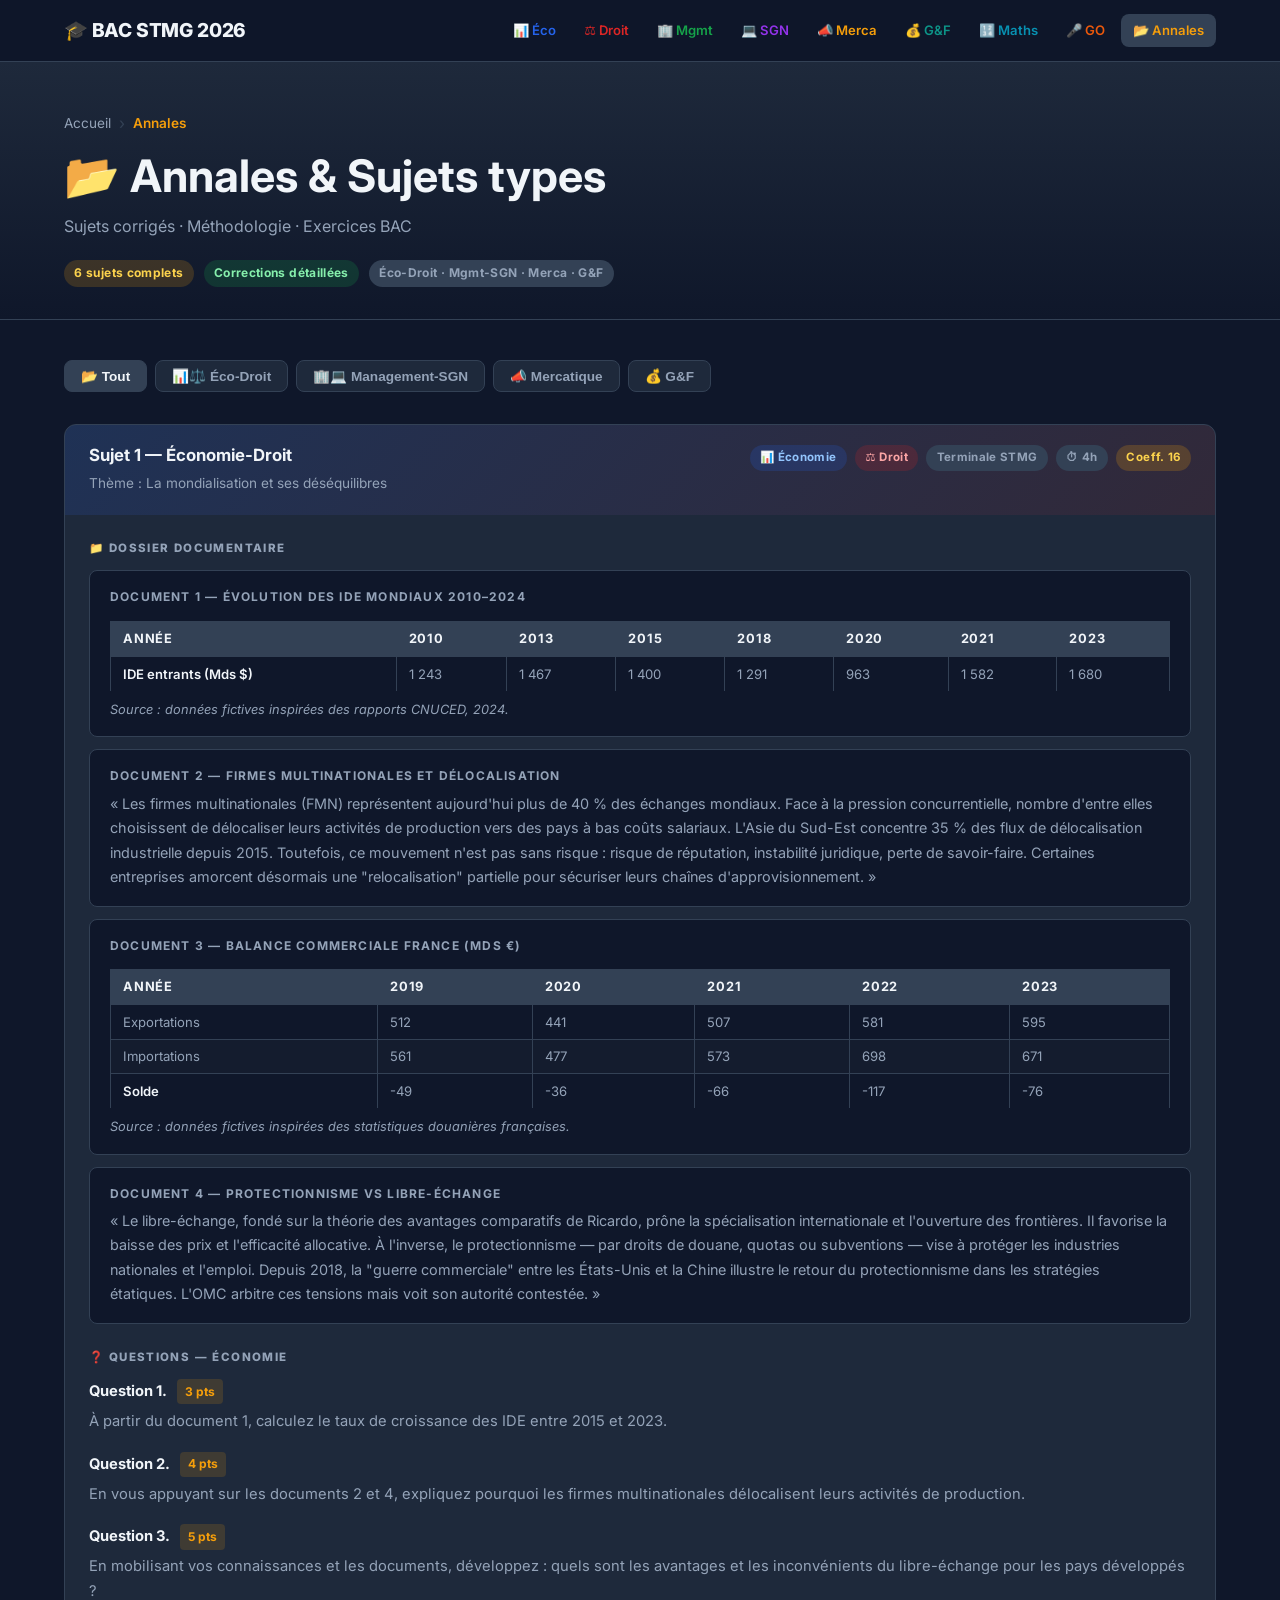
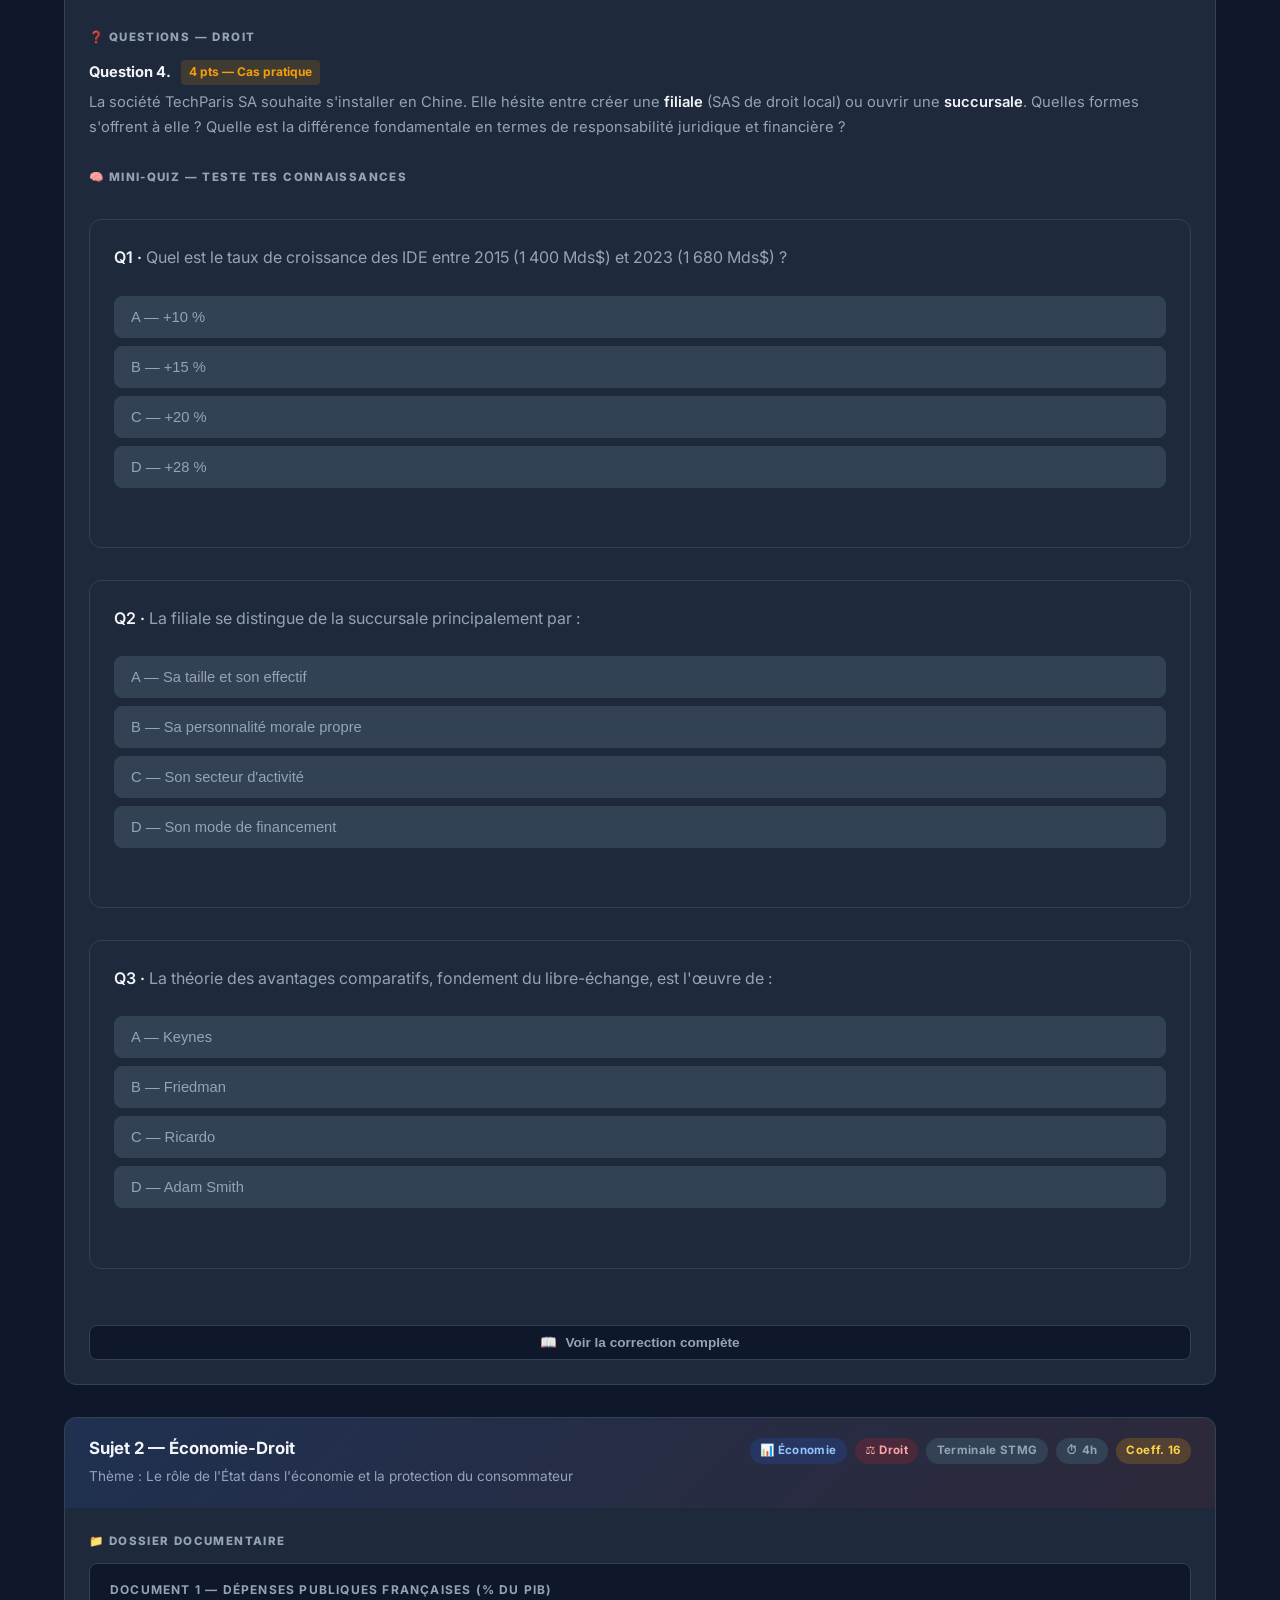
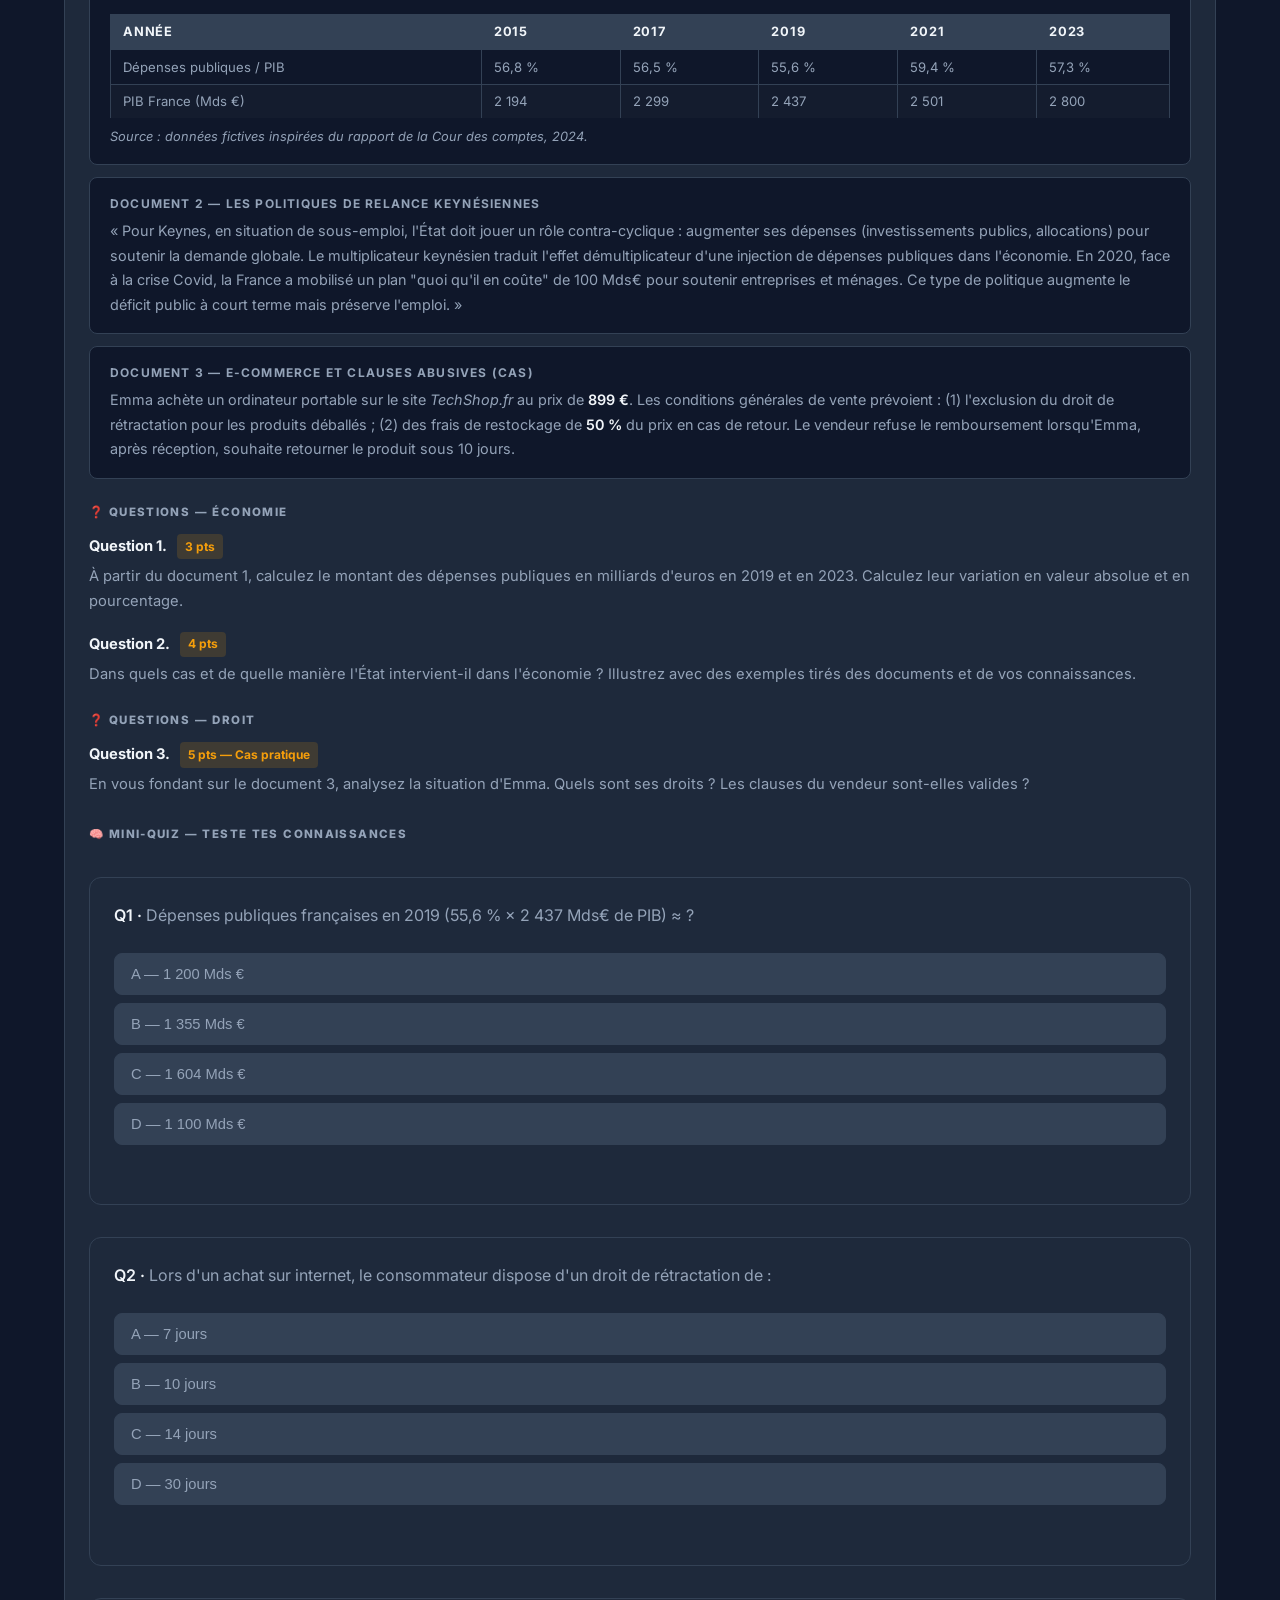
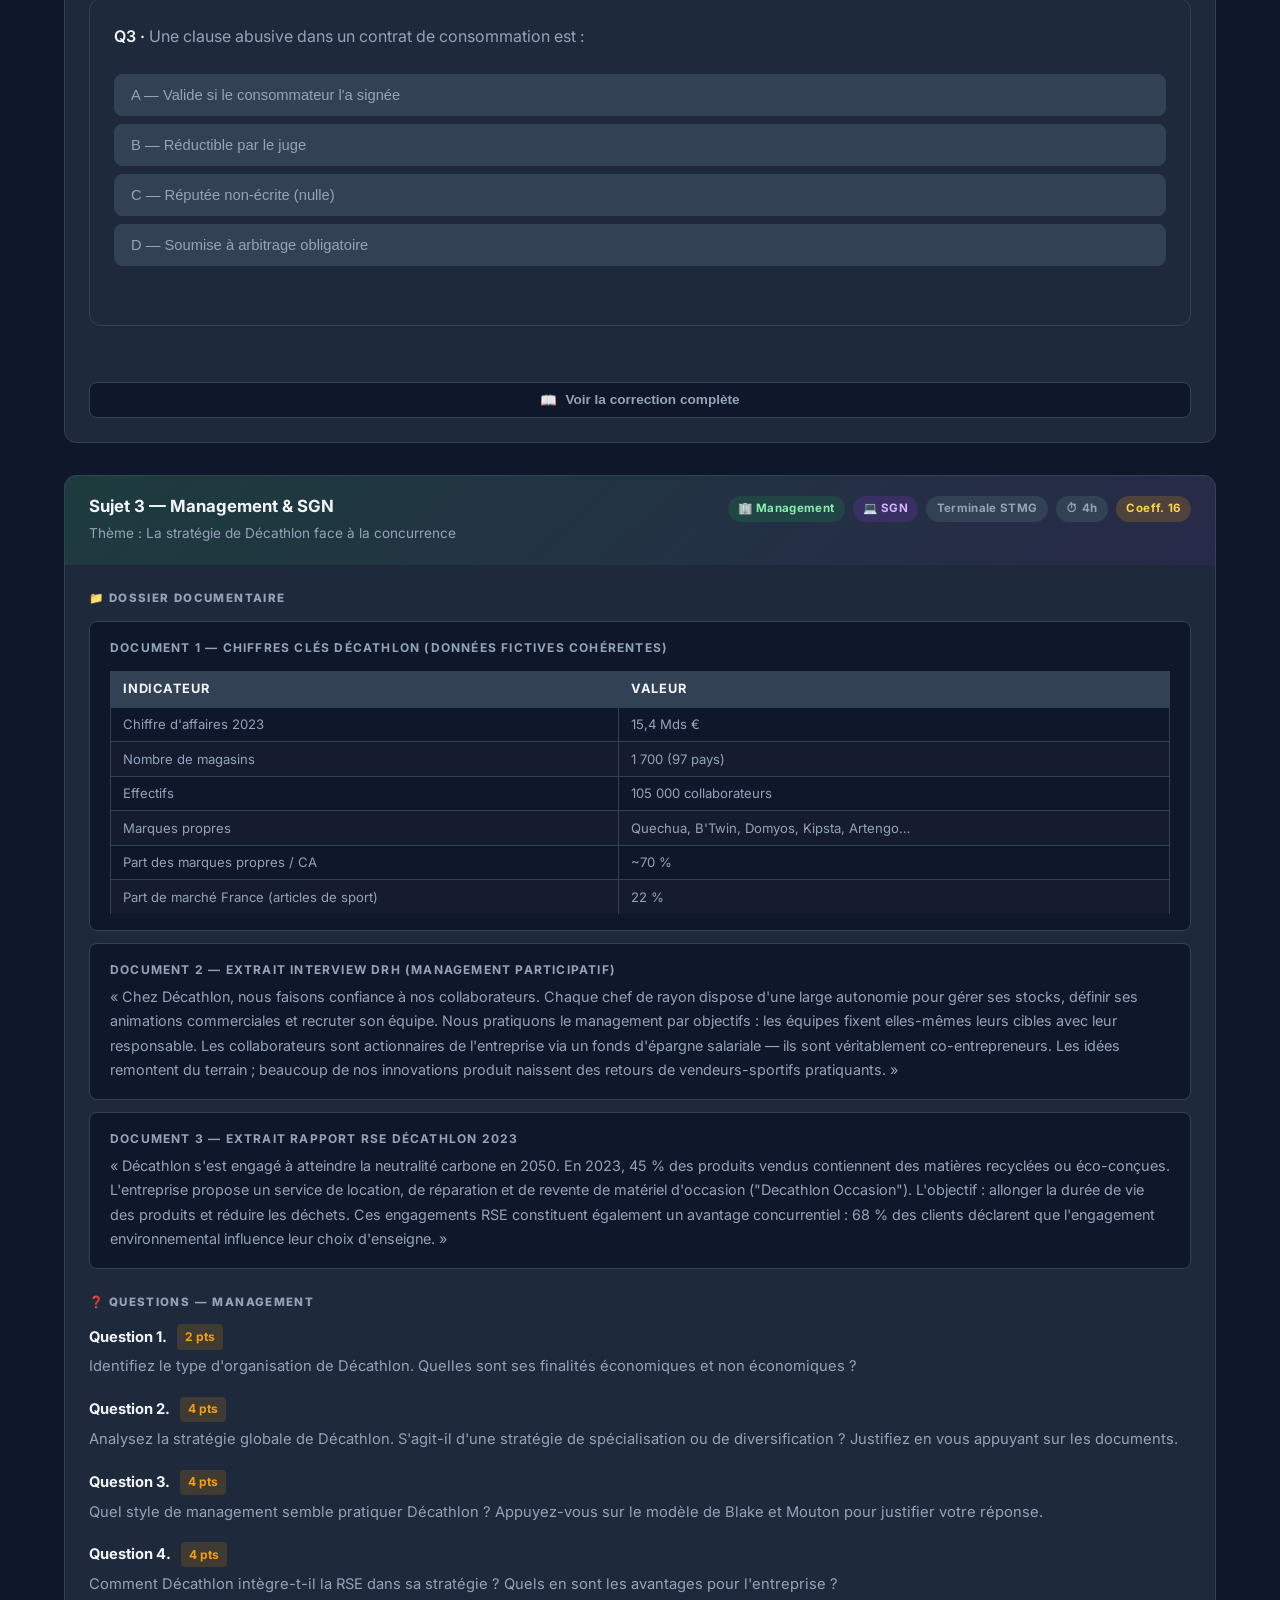
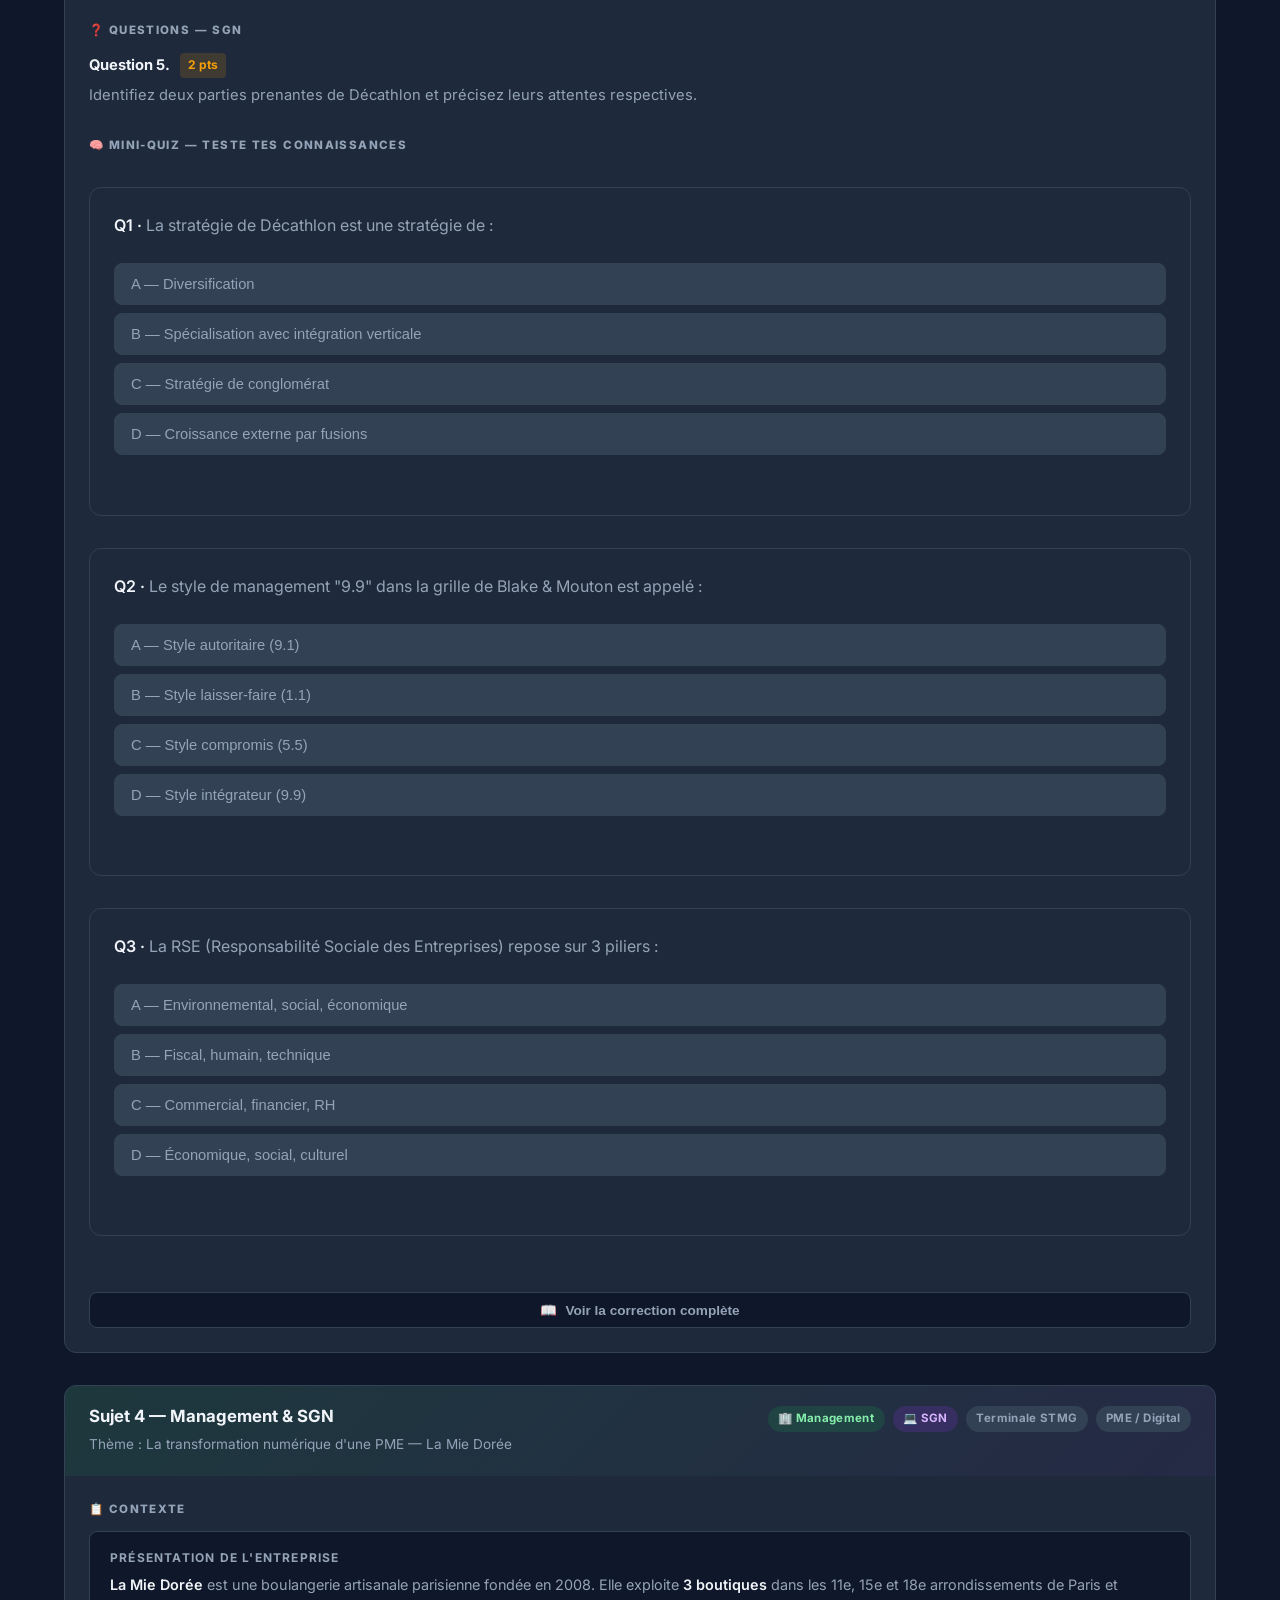
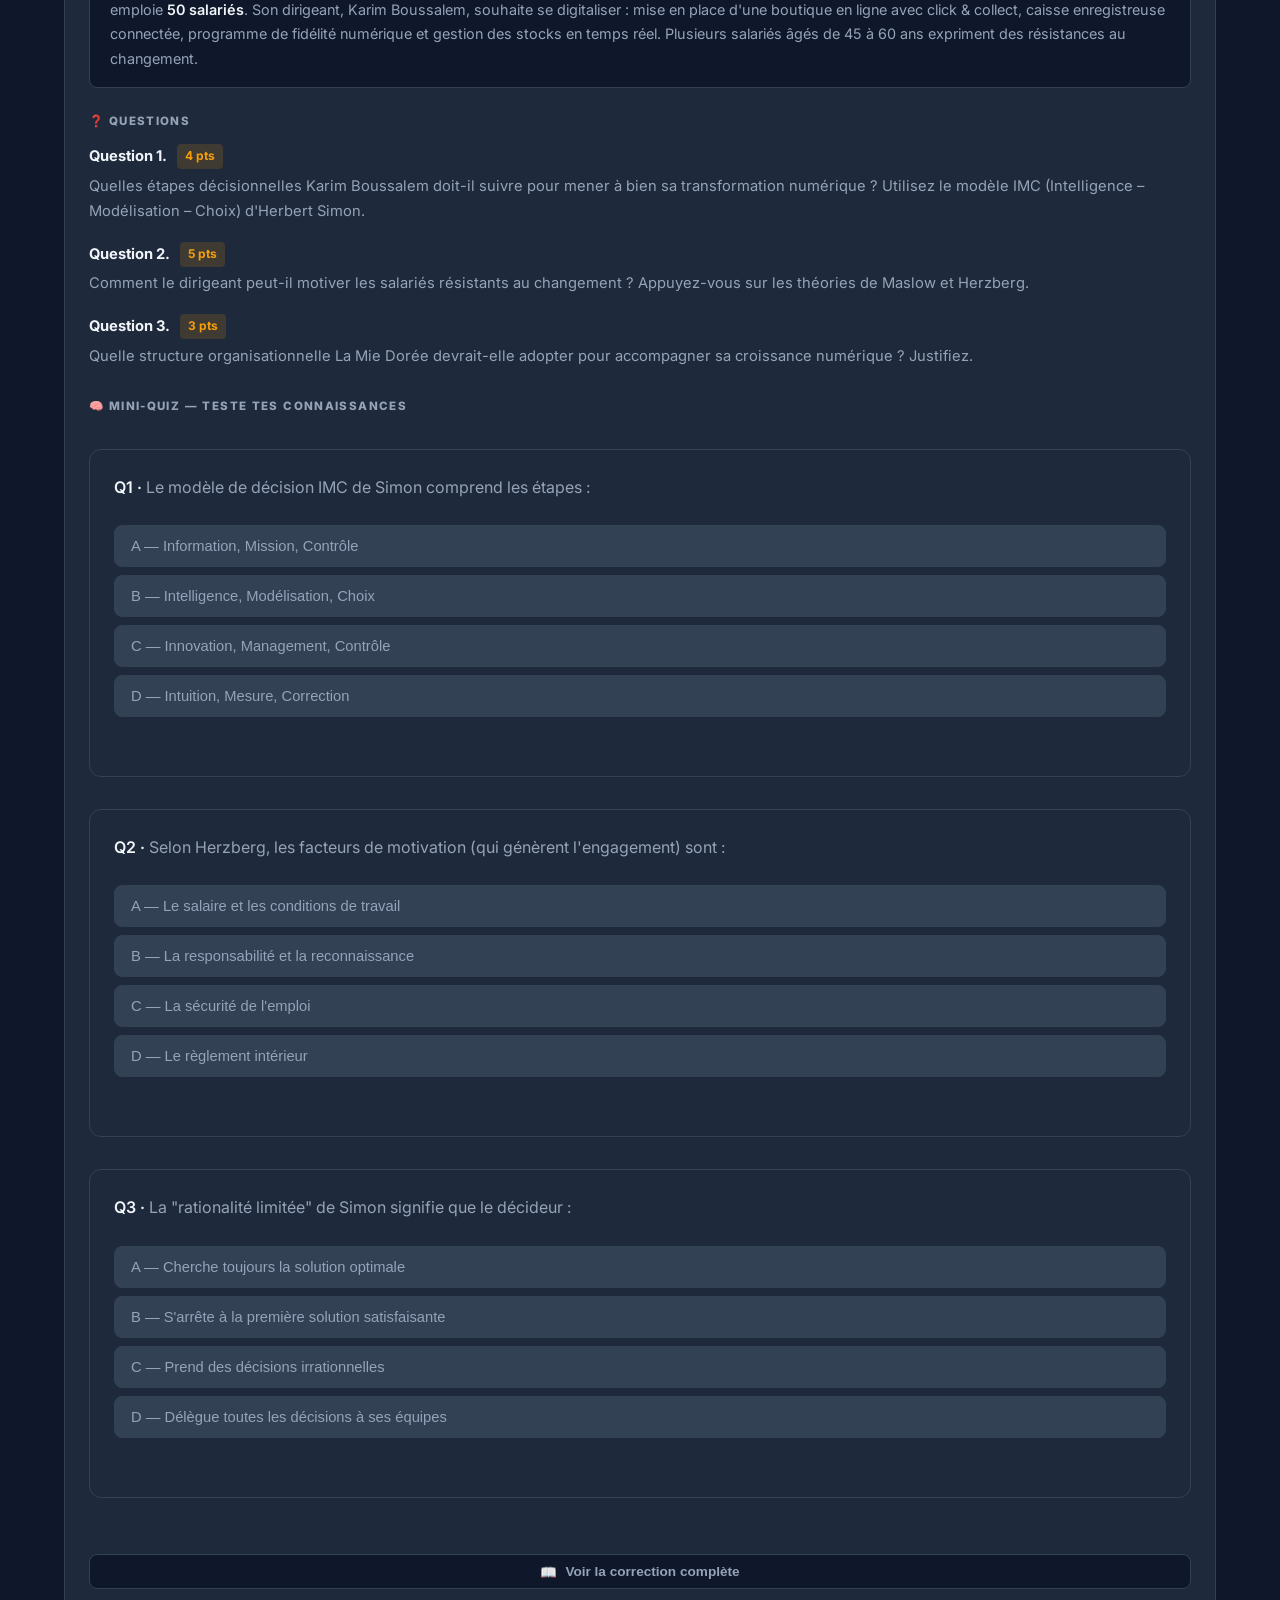
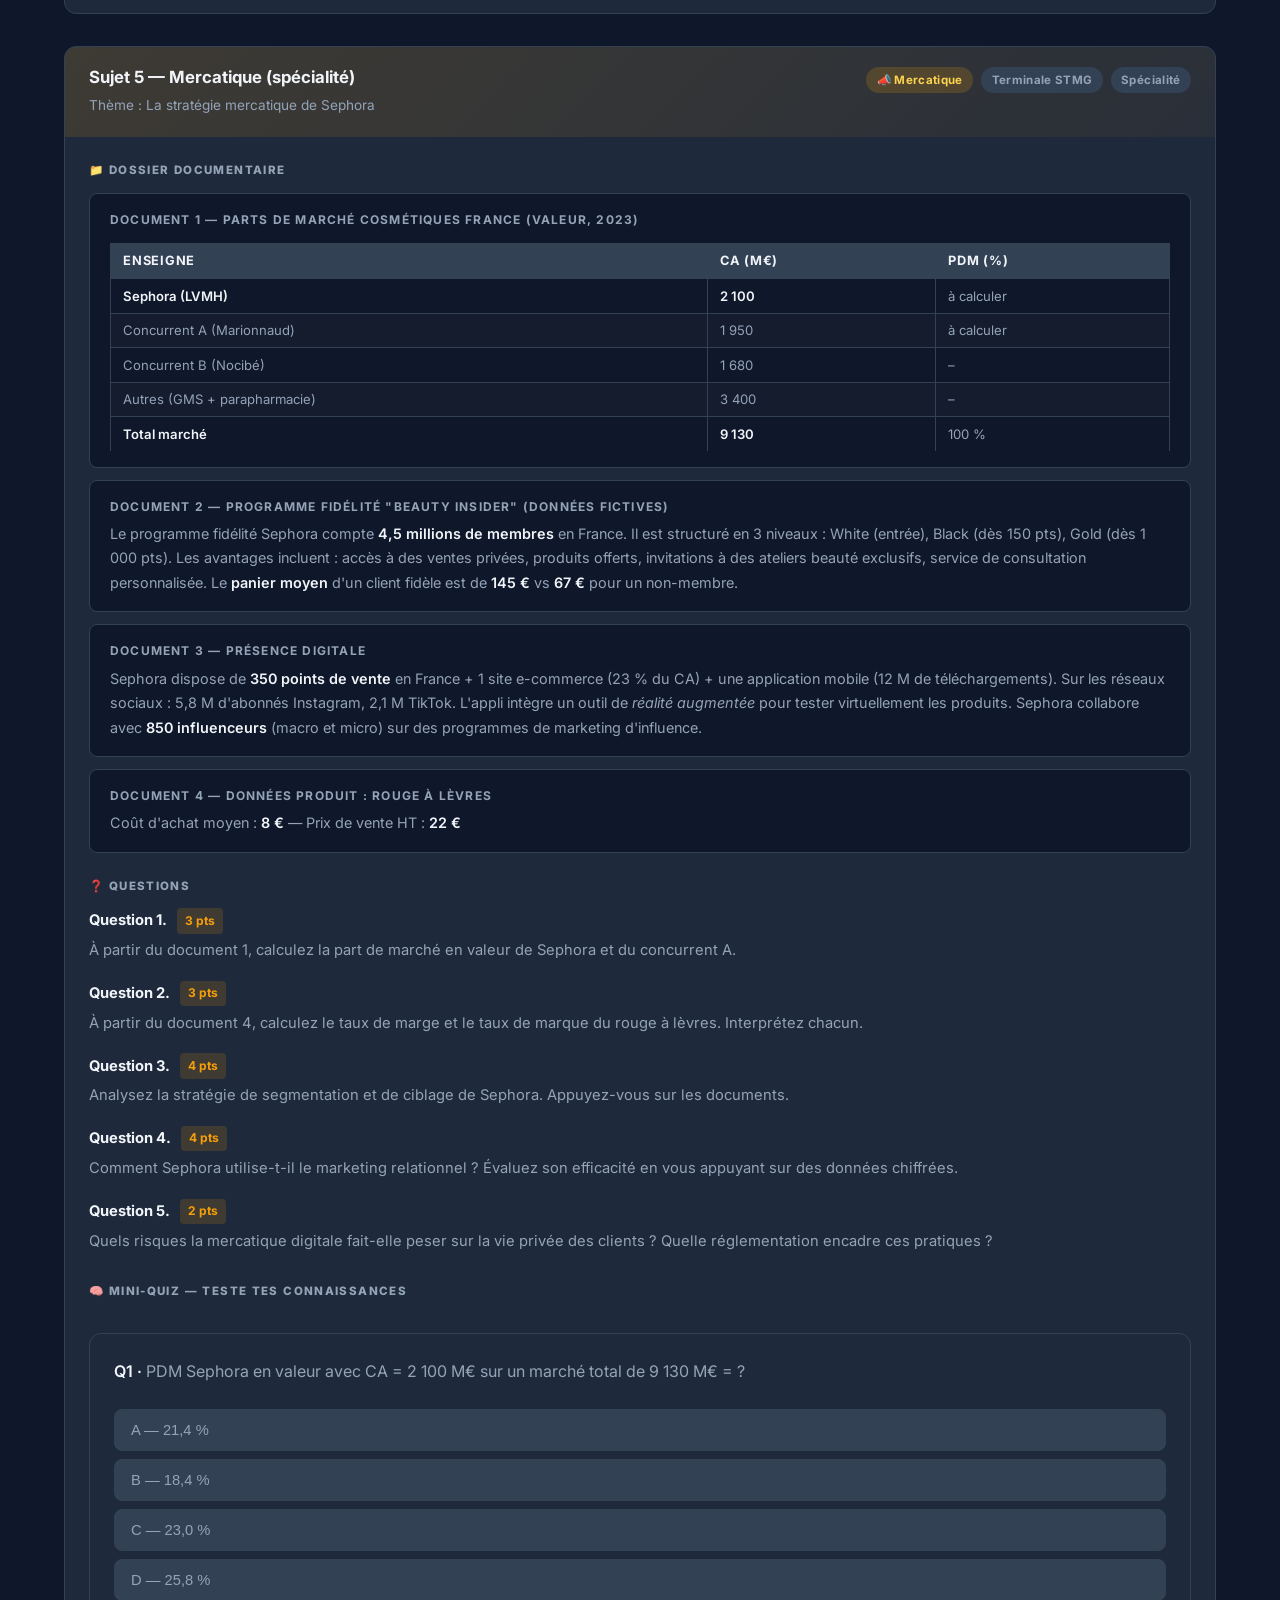
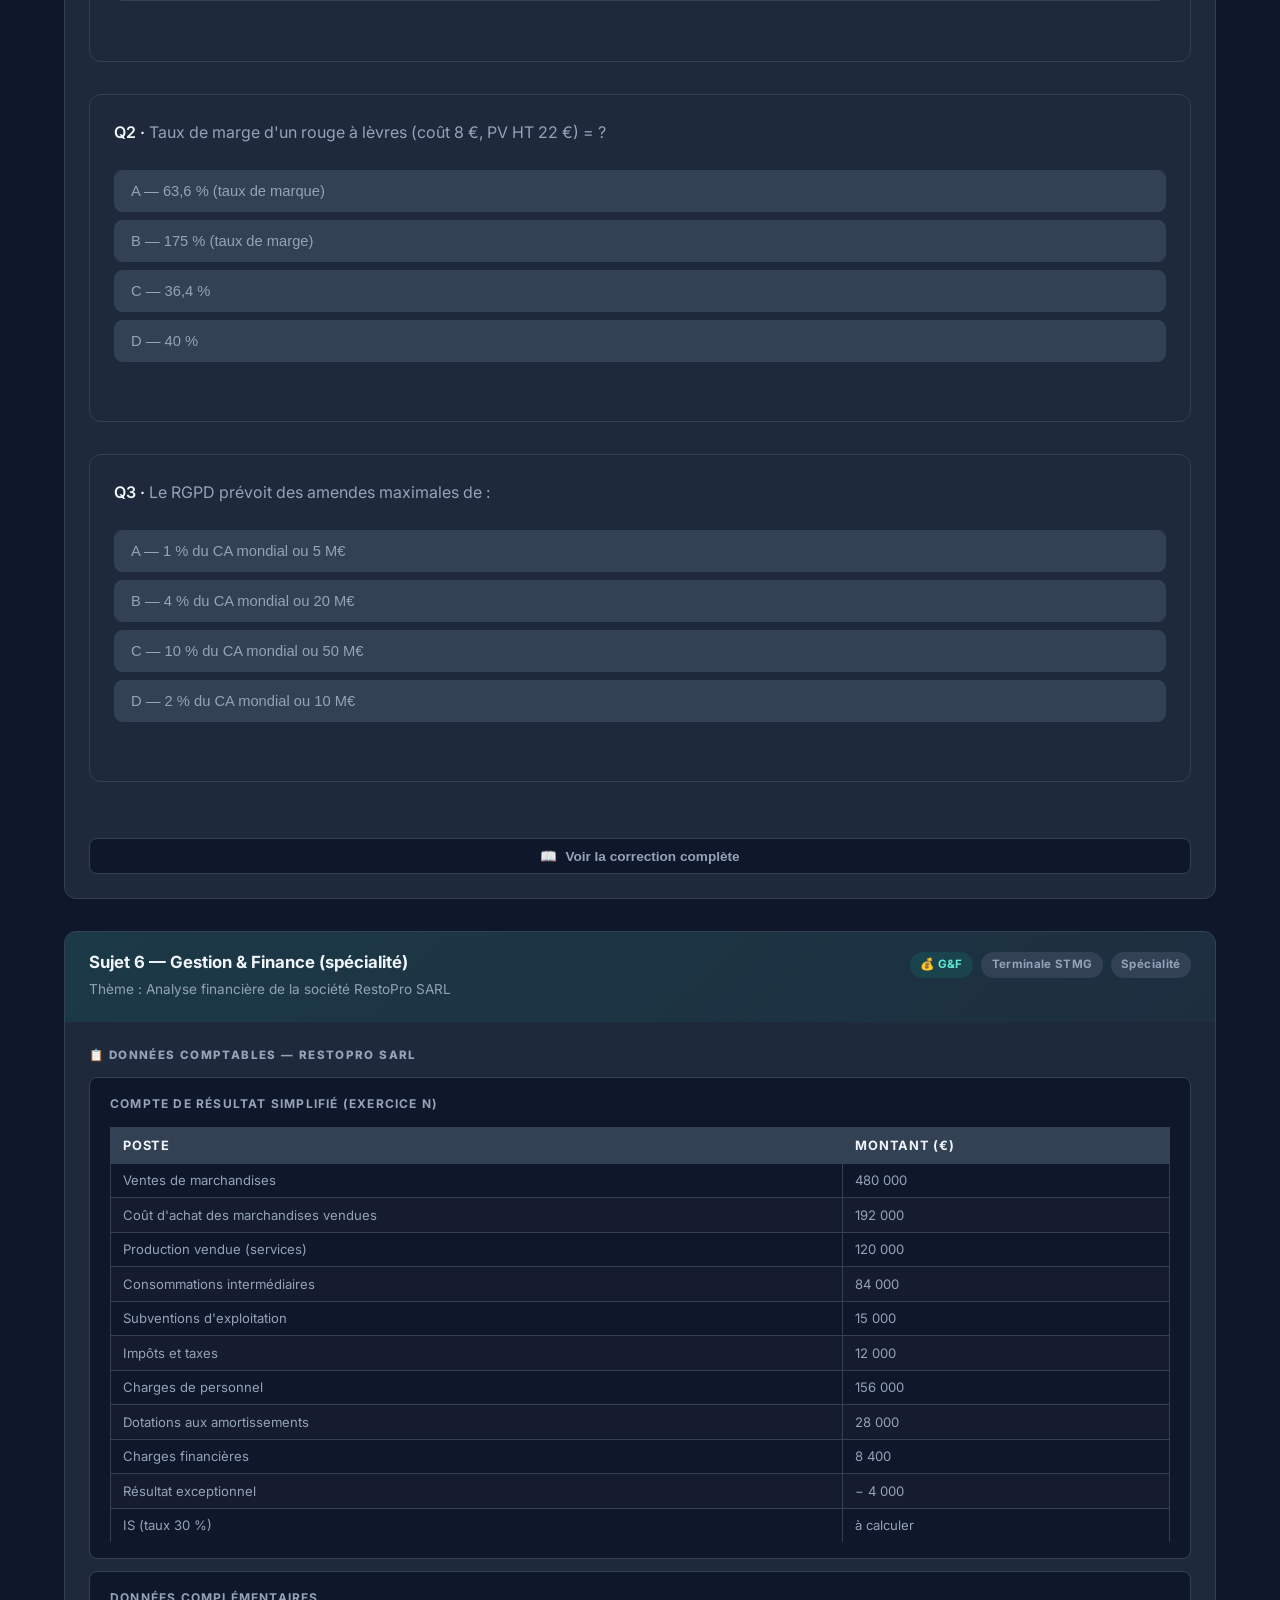
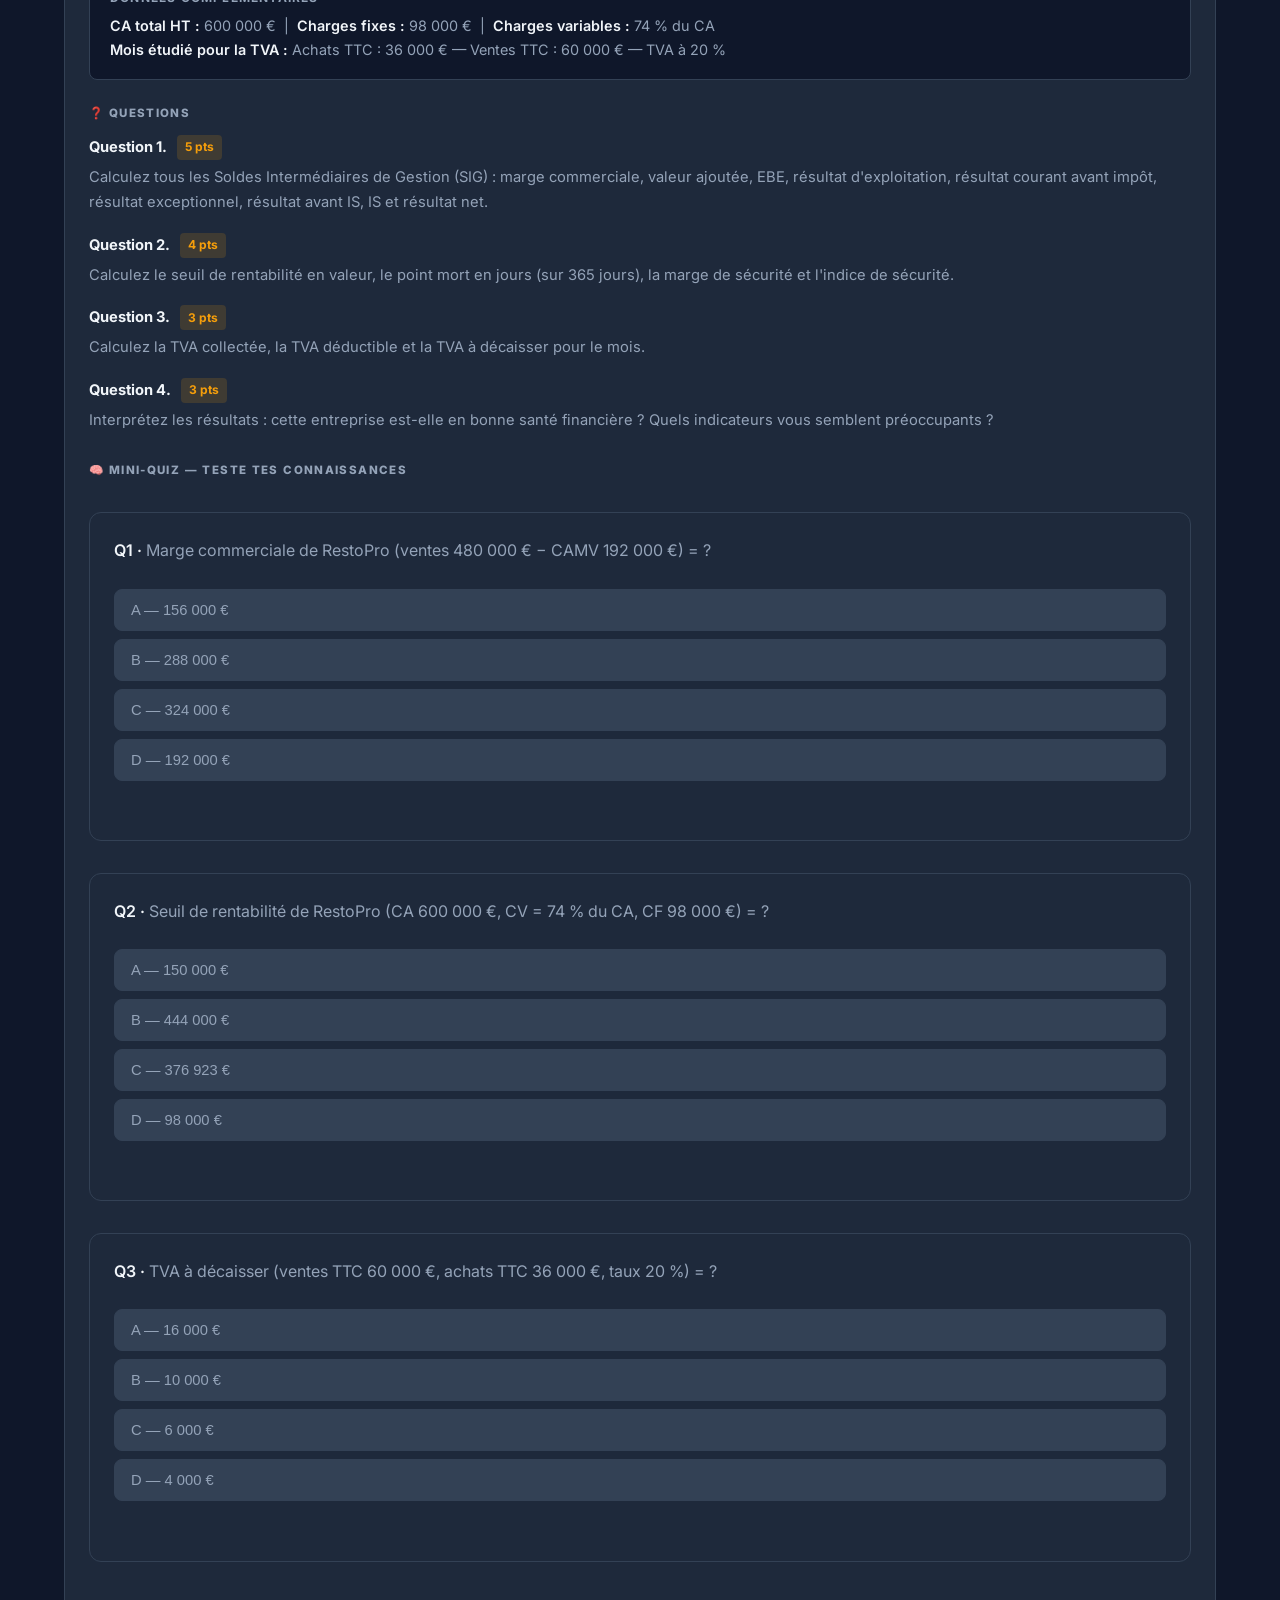
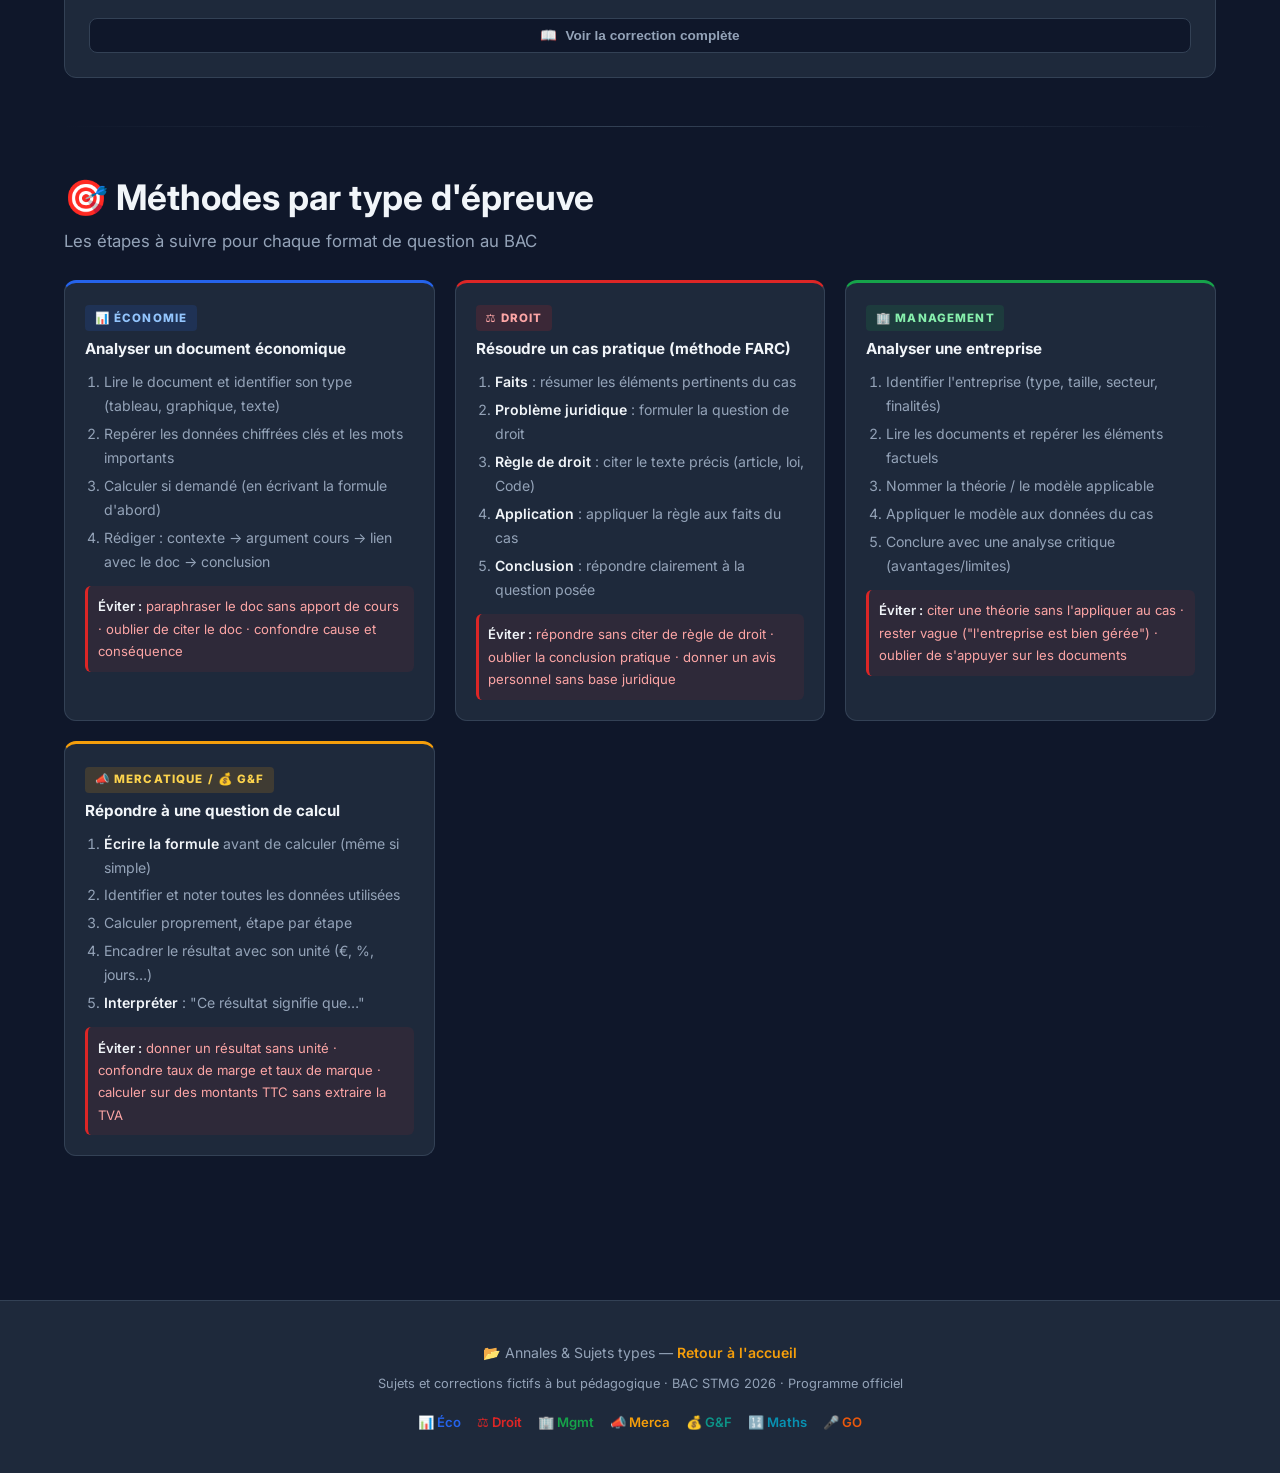
==== commit 8ed4084a: "Fix annales.html: add 18 interactive MCQ + fix correction toggle - 3 QCM par sujet (6 sujets) avec f" ====
--- a/annales.html
+++ b/annales.html
@@ -136,7 +136,7 @@
       border-top: 1px solid var(--border);
       padding-top: 1.25rem;
     }
-    .correction-content.visible { display: block; }
+    .correction-content.open { display: block; }
 
     .correction-q {
       margin-bottom: 1.5rem;
@@ -474,10 +474,42 @@
           <p>La société TechParis SA souhaite s'installer en Chine. Elle hésite entre créer une <strong>filiale</strong> (SAS de droit local) ou ouvrir une <strong>succursale</strong>. Quelles formes s'offrent à elle ? Quelle est la différence fondamentale en termes de responsabilité juridique et financière ?</p>
         </div>
 
-        <!-- CORRECTION TOGGLE -->
-        <button class="correction-toggle" onclick="toggleCorrection(this)">
-          📖 Voir la correction complète
-        </button>
+        <div class="doc-section-title" style="margin-top:1.75rem;">🧠 Mini-quiz — Teste tes connaissances</div>
+
+        <div class="quiz-section">
+          <p class="quiz-question"><strong>Q1 ·</strong> Quel est le taux de croissance des IDE entre 2015 (1 400 Mds$) et 2023 (1 680 Mds$) ?</p>
+          <div class="quiz-options">
+            <button class="quiz-option" data-correct="false" data-wrong-msg="Formule : [(1680−1400)/1400]×100. Recalcule.">A — +10 %</button>
+            <button class="quiz-option" data-correct="false" data-wrong-msg="Formule : [(1680−1400)/1400]×100. Recalcule.">B — +15 %</button>
+            <button class="quiz-option" data-correct="true"  data-right-msg="+20 % : 280/1400×100 = 20 %. Malgré la chute de 2020 (Covid), les IDE ont rebondi puis progressé.">C — +20 %</button>
+            <button class="quiz-option" data-correct="false" data-wrong-msg="Formule : [(1680−1400)/1400]×100. Recalcule.">D — +28 %</button>
+          </div>
+          <div class="quiz-feedback"></div>
+        </div>
+
+        <div class="quiz-section">
+          <p class="quiz-question"><strong>Q2 ·</strong> La filiale se distingue de la succursale principalement par :</p>
+          <div class="quiz-options">
+            <button class="quiz-option" data-correct="false" data-wrong-msg="La taille n'est pas le critère juridique. C'est la personnalité morale qui compte.">A — Sa taille et son effectif</button>
+            <button class="quiz-option" data-correct="true"  data-right-msg="La filiale a sa propre personnalité morale → responsabilité limitée aux apports. La succursale n'en a pas → responsabilité illimitée de la maison mère.">B — Sa personnalité morale propre</button>
+            <button class="quiz-option" data-correct="false" data-wrong-msg="Le secteur d'activité ne détermine pas la distinction filiale/succursale.">C — Son secteur d'activité</button>
+            <button class="quiz-option" data-correct="false" data-wrong-msg="Le mode de financement n'est pas le critère principal ici.">D — Son mode de financement</button>
+          </div>
+          <div class="quiz-feedback"></div>
+        </div>
+
+        <div class="quiz-section">
+          <p class="quiz-question"><strong>Q3 ·</strong> La théorie des avantages comparatifs, fondement du libre-échange, est l'œuvre de :</p>
+          <div class="quiz-options">
+            <button class="quiz-option" data-correct="false" data-wrong-msg="Keynes est l'auteur de la politique de relance par la demande — pas des avantages comparatifs.">A — Keynes</button>
+            <button class="quiz-option" data-correct="false" data-wrong-msg="Friedman est associé au monétarisme, pas aux échanges internationaux.">B — Friedman</button>
+            <button class="quiz-option" data-correct="true"  data-right-msg="David Ricardo (1817) : chaque pays a intérêt à se spécialiser dans ce qu'il produit relativement mieux, même sans avantage absolu.">C — Ricardo</button>
+            <button class="quiz-option" data-correct="false" data-wrong-msg="Adam Smith a théorisé les avantages absolus. Ricardo les a nuancés avec les avantages comparatifs.">D — Adam Smith</button>
+          </div>
+          <div class="quiz-feedback"></div>
+        </div>
+
+        <button class="correction-toggle"><span>📖</span> Voir la correction complète</button>
 
         <div class="correction-content">
 
@@ -624,9 +656,42 @@
           <p>En vous fondant sur le document 3, analysez la situation d'Emma. Quels sont ses droits ? Les clauses du vendeur sont-elles valides ?</p>
         </div>
 
-        <button class="correction-toggle" onclick="toggleCorrection(this)">
-          📖 Voir la correction complète
-        </button>
+        <div class="doc-section-title" style="margin-top:1.75rem;">🧠 Mini-quiz — Teste tes connaissances</div>
+
+        <div class="quiz-section">
+          <p class="quiz-question"><strong>Q1 ·</strong> Dépenses publiques françaises en 2019 (55,6 % × 2 437 Mds€ de PIB) ≈ ?</p>
+          <div class="quiz-options">
+            <button class="quiz-option" data-correct="false" data-wrong-msg="Calcule : 55,6 % × 2 437 = 0,556 × 2437.">A — 1 200 Mds €</button>
+            <button class="quiz-option" data-correct="true"  data-right-msg="0,556 × 2437 ≈ 1 355 Mds€. En 2023 : 57,3% × 2800 ≈ 1 604 Mds€ → hausse de +18,4%.">B — 1 355 Mds €</button>
+            <button class="quiz-option" data-correct="false" data-wrong-msg="1 604 Mds€ c'est le chiffre de 2023, pas de 2019.">C — 1 604 Mds €</button>
+            <button class="quiz-option" data-correct="false" data-wrong-msg="Trop bas. Recalcule : 55,6 % × 2 437.">D — 1 100 Mds €</button>
+          </div>
+          <div class="quiz-feedback"></div>
+        </div>
+
+        <div class="quiz-section">
+          <p class="quiz-question"><strong>Q2 ·</strong> Lors d'un achat sur internet, le consommateur dispose d'un droit de rétractation de :</p>
+          <div class="quiz-options">
+            <button class="quiz-option" data-correct="false" data-wrong-msg="7 jours était l'ancien délai avant 2014. Il est maintenant de 14 jours (directive 2011/83/UE).">A — 7 jours</button>
+            <button class="quiz-option" data-correct="false" data-wrong-msg="10 jours ne correspond à aucun délai légal pour la rétractation e-commerce.">B — 10 jours</button>
+            <button class="quiz-option" data-correct="true"  data-right-msg="Art. L221-18 du Code de la consommation : 14 jours à compter de la réception du bien, sans justification ni pénalité.">C — 14 jours</button>
+            <button class="quiz-option" data-correct="false" data-wrong-msg="30 jours n'est pas le délai légal standard de rétractation.">D — 30 jours</button>
+          </div>
+          <div class="quiz-feedback"></div>
+        </div>
+
+        <div class="quiz-section">
+          <p class="quiz-question"><strong>Q3 ·</strong> Une clause abusive dans un contrat de consommation est :</p>
+          <div class="quiz-options">
+            <button class="quiz-option" data-correct="false" data-wrong-msg="Valide si signée ? Non — une clause abusive reste nulle même si le consommateur l'a signée.">A — Valide si le consommateur l'a signée</button>
+            <button class="quiz-option" data-correct="false" data-wrong-msg="Le juge peut la déclarer non-écrite mais ne la réduit pas — il l'efface.">B — Réductible par le juge</button>
+            <button class="quiz-option" data-correct="true"  data-right-msg="Art. L212-1 du Code de la consommation : la clause créant un déséquilibre significatif est réputée non-écrite (nulle de plein droit), le reste du contrat subsiste.">C — Réputée non-écrite (nulle)</button>
+            <button class="quiz-option" data-correct="false" data-wrong-msg="L'arbitrage est un autre mécanisme. Les clauses abusives sont nulles de plein droit.">D — Soumise à arbitrage obligatoire</button>
+          </div>
+          <div class="quiz-feedback"></div>
+        </div>
+
+        <button class="correction-toggle"><span>📖</span> Voir la correction complète</button>
 
         <div class="correction-content">
 
@@ -771,9 +836,42 @@
           <p>Identifiez deux parties prenantes de Décathlon et précisez leurs attentes respectives.</p>
         </div>
 
-        <button class="correction-toggle" onclick="toggleCorrection(this)">
-          📖 Voir la correction complète
-        </button>
+        <div class="doc-section-title" style="margin-top:1.75rem;">🧠 Mini-quiz — Teste tes connaissances</div>
+
+        <div class="quiz-section">
+          <p class="quiz-question"><strong>Q1 ·</strong> La stratégie de Décathlon est une stratégie de :</p>
+          <div class="quiz-options">
+            <button class="quiz-option" data-correct="false" data-wrong-msg="La diversification = plusieurs domaines d'activité distincts. Décathlon reste centré sur le sport.">A — Diversification</button>
+            <button class="quiz-option" data-correct="true"  data-right-msg="Spécialisation dans la distribution sportive + intégration verticale (marques propres = 70 % du CA). Domination par les coûts selon Porter.">B — Spécialisation avec intégration verticale</button>
+            <button class="quiz-option" data-correct="false" data-wrong-msg="Un conglomérat regroupe des activités très diverses (ex : Bolloré). Décathlon ne fait que du sport.">C — Stratégie de conglomérat</button>
+            <button class="quiz-option" data-correct="false" data-wrong-msg="La croissance externe (fusion/acquisition) n'est pas la stratégie principale décrite ici.">D — Croissance externe par fusions</button>
+          </div>
+          <div class="quiz-feedback"></div>
+        </div>
+
+        <div class="quiz-section">
+          <p class="quiz-question"><strong>Q2 ·</strong> Le style de management "9.9" dans la grille de Blake &amp; Mouton est appelé :</p>
+          <div class="quiz-options">
+            <button class="quiz-option" data-correct="false" data-wrong-msg="Le style autoritaire (9.1) est très orienté production mais peu vers les personnes.">A — Style autoritaire (9.1)</button>
+            <button class="quiz-option" data-correct="false" data-wrong-msg="Le style laisser-faire (1.1) = peu d'intérêt pour la production ET pour les personnes.">B — Style laisser-faire (1.1)</button>
+            <button class="quiz-option" data-correct="false" data-wrong-msg="Le compromis (5.5) = résultats moyens sur les deux axes. Pas le 9.9.">C — Style compromis (5.5)</button>
+            <button class="quiz-option" data-correct="true"  data-right-msg="Le style intégrateur (9.9) = fort intérêt pour la PRODUCTION + fort intérêt pour les PERSONNES. C'est le style idéal selon Blake & Mouton.">D — Style intégrateur (9.9)</button>
+          </div>
+          <div class="quiz-feedback"></div>
+        </div>
+
+        <div class="quiz-section">
+          <p class="quiz-question"><strong>Q3 ·</strong> La RSE (Responsabilité Sociale des Entreprises) repose sur 3 piliers :</p>
+          <div class="quiz-options">
+            <button class="quiz-option" data-correct="true"  data-right-msg="Le triple bottom line (Elkington) : Environnemental (planète) + Social (personnes) + Économique (profit). Les 3 sont indissociables.">A — Environnemental, social, économique</button>
+            <button class="quiz-option" data-correct="false" data-wrong-msg="Fiscal, humain, technique ne sont pas les 3 piliers officiels de la RSE.">B — Fiscal, humain, technique</button>
+            <button class="quiz-option" data-correct="false" data-wrong-msg="Commercial, financier, RH = découpage fonctionnel d'entreprise, pas les piliers RSE.">C — Commercial, financier, RH</button>
+            <button class="quiz-option" data-correct="false" data-wrong-msg="'Culturel' ne fait pas partie des 3 piliers reconnus de la RSE.">D — Économique, social, culturel</button>
+          </div>
+          <div class="quiz-feedback"></div>
+        </div>
+
+        <button class="correction-toggle"><span>📖</span> Voir la correction complète</button>
 
         <div class="correction-content">
 
@@ -890,9 +988,42 @@
           <p>Quelle structure organisationnelle La Mie Dorée devrait-elle adopter pour accompagner sa croissance numérique ? Justifiez.</p>
         </div>
 
-        <button class="correction-toggle" onclick="toggleCorrection(this)">
-          📖 Voir la correction complète
-        </button>
+        <div class="doc-section-title" style="margin-top:1.75rem;">🧠 Mini-quiz — Teste tes connaissances</div>
+
+        <div class="quiz-section">
+          <p class="quiz-question"><strong>Q1 ·</strong> Le modèle de décision IMC de Simon comprend les étapes :</p>
+          <div class="quiz-options">
+            <button class="quiz-option" data-correct="false" data-wrong-msg="Information, Mission, Contrôle n'est pas le modèle de Simon.">A — Information, Mission, Contrôle</button>
+            <button class="quiz-option" data-correct="true"  data-right-msg="Intelligence (diagnostic) → Modélisation (conception des solutions) → Choix (sélection). Simon insiste sur la rationalité limitée : on cherche une solution satisfaisante, pas optimale.">B — Intelligence, Modélisation, Choix</button>
+            <button class="quiz-option" data-correct="false" data-wrong-msg="Innovation, Management, Contrôle ne correspond à aucun modèle de Simon.">C — Innovation, Management, Contrôle</button>
+            <button class="quiz-option" data-correct="false" data-wrong-msg="Intuition, Mesure, Correction n'est pas le modèle IMC.">D — Intuition, Mesure, Correction</button>
+          </div>
+          <div class="quiz-feedback"></div>
+        </div>
+
+        <div class="quiz-section">
+          <p class="quiz-question"><strong>Q2 ·</strong> Selon Herzberg, les facteurs de motivation (qui génèrent l'engagement) sont :</p>
+          <div class="quiz-options">
+            <button class="quiz-option" data-correct="false" data-wrong-msg="Le salaire et les conditions de travail sont des facteurs d'HYGIÈNE selon Herzberg (ils évitent l'insatisfaction mais ne motivent pas).">A — Le salaire et les conditions de travail</button>
+            <button class="quiz-option" data-correct="true"  data-right-msg="Les facteurs de motivation (créateurs d'engagement) : responsabilité, reconnaissance, accomplissement, avancement. À distinguer des facteurs d'hygiène (salaire, sécurité).">B — La responsabilité et la reconnaissance</button>
+            <button class="quiz-option" data-correct="false" data-wrong-msg="La sécurité de l'emploi est un facteur d'hygiène, pas de motivation au sens de Herzberg.">C — La sécurité de l'emploi</button>
+            <button class="quiz-option" data-correct="false" data-wrong-msg="Le règlement intérieur est un facteur d'hygiène (contexte de travail).">D — Le règlement intérieur</button>
+          </div>
+          <div class="quiz-feedback"></div>
+        </div>
+
+        <div class="quiz-section">
+          <p class="quiz-question"><strong>Q3 ·</strong> La "rationalité limitée" de Simon signifie que le décideur :</p>
+          <div class="quiz-options">
+            <button class="quiz-option" data-correct="false" data-wrong-msg="Chercher l'optimum ? C'est la rationalité PARFAITE. Simon dit que le décideur ne peut pas atteindre l'optimum (temps, info, capacité cognitive limités).">A — Cherche toujours la solution optimale</button>
+            <button class="quiz-option" data-correct="true"  data-right-msg="Simon : le décideur est limité par ses informations, son temps et sa capacité cognitive → il s'arrête à la première solution jugée satisfaisante (satisficing).">B — S'arrête à la première solution satisfaisante</button>
+            <button class="quiz-option" data-correct="false" data-wrong-msg="Les décisions ne sont pas forcément irrationnelles — elles sont rationnellement limitées.">C — Prend des décisions irrationnelles</button>
+            <button class="quiz-option" data-correct="false" data-wrong-msg="La délégation systématique n'est pas le sens de la rationalité limitée.">D — Délègue toutes les décisions à ses équipes</button>
+          </div>
+          <div class="quiz-feedback"></div>
+        </div>
+
+        <button class="correction-toggle"><span>📖</span> Voir la correction complète</button>
 
         <div class="correction-content">
 
@@ -1032,9 +1163,42 @@
           <p>Quels risques la mercatique digitale fait-elle peser sur la vie privée des clients ? Quelle réglementation encadre ces pratiques ?</p>
         </div>
 
-        <button class="correction-toggle" onclick="toggleCorrection(this)">
-          📖 Voir la correction complète
-        </button>
+        <div class="doc-section-title" style="margin-top:1.75rem;">🧠 Mini-quiz — Teste tes connaissances</div>
+
+        <div class="quiz-section">
+          <p class="quiz-question"><strong>Q1 ·</strong> PDM Sephora en valeur avec CA = 2 100 M€ sur un marché total de 9 130 M€ = ?</p>
+          <div class="quiz-options">
+            <button class="quiz-option" data-correct="false" data-wrong-msg="21,4 % est la PDM du concurrent Marionnaud (1950/9130×100).">A — 21,4 %</button>
+            <button class="quiz-option" data-correct="false" data-wrong-msg="Recalcule : 2100/9130×100. Tu n'arrives pas à 18,4%.">B — 18,4 %</button>
+            <button class="quiz-option" data-correct="true"  data-right-msg="2100 / 9130 × 100 = 23,0 %. Sephora est leader devant Marionnaud (21,4%). Concurrence serrée.">C — 23,0 %</button>
+            <button class="quiz-option" data-correct="false" data-wrong-msg="25,8 % est trop élevé. Recalcule : 2100/9130×100.">D — 25,8 %</button>
+          </div>
+          <div class="quiz-feedback"></div>
+        </div>
+
+        <div class="quiz-section">
+          <p class="quiz-question"><strong>Q2 ·</strong> Taux de marge d'un rouge à lèvres (coût 8 €, PV HT 22 €) = ?</p>
+          <div class="quiz-options">
+            <button class="quiz-option" data-correct="false" data-wrong-msg="63,6 % c'est le TAUX DE MARQUE (Marge/PV HT). Le taux de marge se calcule sur le coût d'achat.">A — 63,6 % (taux de marque)</button>
+            <button class="quiz-option" data-correct="true"  data-right-msg="Taux de marge = (PV HT − Coût) / Coût × 100 = 14/8 × 100 = 175 %. Attention : taux de marque = 14/22 × 100 = 63,6 %.">B — 175 % (taux de marge)</button>
+            <button class="quiz-option" data-correct="false" data-wrong-msg="36,4 % ne correspond à aucune formule correcte ici.">C — 36,4 %</button>
+            <button class="quiz-option" data-correct="false" data-wrong-msg="40 % correspond à (22-8)/22×100×1,2... Revois les formules.">D — 40 %</button>
+          </div>
+          <div class="quiz-feedback"></div>
+        </div>
+
+        <div class="quiz-section">
+          <p class="quiz-question"><strong>Q3 ·</strong> Le RGPD prévoit des amendes maximales de :</p>
+          <div class="quiz-options">
+            <button class="quiz-option" data-correct="false" data-wrong-msg="1% / 5 M€ est trop bas. Les amendes RGPD sont très élevées pour dissuader.">A — 1 % du CA mondial ou 5 M€</button>
+            <button class="quiz-option" data-correct="true"  data-right-msg="RGPD (2018) : amendes jusqu'à 4 % du CA mondial annuel ou 20 M€ (le plus élevé des deux). Ex : Meta condamné à 1,2 Md€ en 2023.">B — 4 % du CA mondial ou 20 M€</button>
+            <button class="quiz-option" data-correct="false" data-wrong-msg="10 % / 50 M€ — ces chiffres correspondent aux sanctions antitrust de l'UE, pas au RGPD.">C — 10 % du CA mondial ou 50 M€</button>
+            <button class="quiz-option" data-correct="false" data-wrong-msg="2 % / 10 M€ correspond aux manquements techniques mineurs (art. 83§4 RGPD), pas au niveau maximum.">D — 2 % du CA mondial ou 10 M€</button>
+          </div>
+          <div class="quiz-feedback"></div>
+        </div>
+
+        <button class="correction-toggle"><span>📖</span> Voir la correction complète</button>
 
         <div class="correction-content">
 
@@ -1193,9 +1357,42 @@
           <p>Interprétez les résultats : cette entreprise est-elle en bonne santé financière ? Quels indicateurs vous semblent préoccupants ?</p>
         </div>
 
-        <button class="correction-toggle" onclick="toggleCorrection(this)">
-          📖 Voir la correction complète
-        </button>
+        <div class="doc-section-title" style="margin-top:1.75rem;">🧠 Mini-quiz — Teste tes connaissances</div>
+
+        <div class="quiz-section">
+          <p class="quiz-question"><strong>Q1 ·</strong> Marge commerciale de RestoPro (ventes 480 000 € − CAMV 192 000 €) = ?</p>
+          <div class="quiz-options">
+            <button class="quiz-option" data-correct="false" data-wrong-msg="156 000 € c'est la marge sur coûts variables — pas la marge commerciale.">A — 156 000 €</button>
+            <button class="quiz-option" data-correct="true"  data-right-msg="MC = Ventes − CAMV = 480 000 − 192 000 = 288 000 €. C'est la 1ère ligne de la cascade SIG.">B — 288 000 €</button>
+            <button class="quiz-option" data-correct="false" data-wrong-msg="324 000 € c'est la Valeur Ajoutée (MC + Production − CI), pas la marge commerciale.">C — 324 000 €</button>
+            <button class="quiz-option" data-correct="false" data-wrong-msg="192 000 € c'est le CAMV seul, pas la marge.">D — 192 000 €</button>
+          </div>
+          <div class="quiz-feedback"></div>
+        </div>
+
+        <div class="quiz-section">
+          <p class="quiz-question"><strong>Q2 ·</strong> Seuil de rentabilité de RestoPro (CA 600 000 €, CV = 74 % du CA, CF 98 000 €) = ?</p>
+          <div class="quiz-options">
+            <button class="quiz-option" data-correct="false" data-wrong-msg="Formule : SR = CF / TMCV. TMCV = 1 − 74% = 26%. SR = 98 000 / 0,26.">A — 150 000 €</button>
+            <button class="quiz-option" data-correct="false" data-wrong-msg="444 000 € = charges variables (74% × 600 000). C'est une donnée, pas le SR.">B — 444 000 €</button>
+            <button class="quiz-option" data-correct="true"  data-right-msg="TMCV = 1 − 0,74 = 0,26 (26%). SR = 98 000 / 0,26 ≈ 376 923 €. Point mort = 376923/600000 × 365 ≈ 229 jours.">C — 376 923 €</button>
+            <button class="quiz-option" data-correct="false" data-wrong-msg="98 000 € c'est le montant des charges fixes. Ce n'est pas le SR.">D — 98 000 €</button>
+          </div>
+          <div class="quiz-feedback"></div>
+        </div>
+
+        <div class="quiz-section">
+          <p class="quiz-question"><strong>Q3 ·</strong> TVA à décaisser (ventes TTC 60 000 €, achats TTC 36 000 €, taux 20 %) = ?</p>
+          <div class="quiz-options">
+            <button class="quiz-option" data-correct="false" data-wrong-msg="16 000 € = TVA collectée + TVA déductible. On soustrait, on n'additionne pas.">A — 16 000 €</button>
+            <button class="quiz-option" data-correct="false" data-wrong-msg="10 000 € c'est la TVA collectée seule (60 000 × 20/120). Il faut soustraire la TVA déductible.">B — 10 000 €</button>
+            <button class="quiz-option" data-correct="false" data-wrong-msg="6 000 € c'est la TVA déductible seule (36 000 × 20/120). Il faut calculer 10 000 − 6 000.">C — 6 000 €</button>
+            <button class="quiz-option" data-correct="true"  data-right-msg="TVA collectée = 60 000 × 20/120 = 10 000 €. TVA déductible = 36 000 × 20/120 = 6 000 €. À décaisser = 10 000 − 6 000 = 4 000 €.">D — 4 000 €</button>
+          </div>
+          <div class="quiz-feedback"></div>
+        </div>
+
+        <button class="correction-toggle"><span>📖</span> Voir la correction complète</button>
 
         <div class="correction-content">
 
@@ -1398,26 +1595,8 @@
 
 <script src="js/script.js"></script>
 <script src="js/interactif.js"></script>
+<script src="js/script.js"></script>
 <script>
-/* ── Hamburger nav ─────────────────────────────────── */
-const navToggle = document.getElementById('navToggle');
-const navLinks  = document.getElementById('navLinks');
-if (navToggle && navLinks) {
-  navToggle.addEventListener('click', () => {
-    navLinks.classList.toggle('open');
-    navToggle.textContent = navLinks.classList.contains('open') ? '✕' : '☰';
-  });
-}
-
-/* ── Correction toggle ─────────────────────────────── */
-function toggleCorrection(btn) {
-  const content = btn.nextElementSibling;
-  const isOpen  = content.classList.contains('visible');
-  content.classList.toggle('visible', !isOpen);
-  btn.classList.toggle('open', !isOpen);
-  btn.textContent = isOpen ? '📖 Voir la correction complète' : '🔼 Masquer la correction';
-}
-
 /* ── Filtres matières ──────────────────────────────── */
 const filterBtns  = document.querySelectorAll('.filter-btn');
 const sujetCards  = document.querySelectorAll('.sujet-card[data-subject-filter]');
